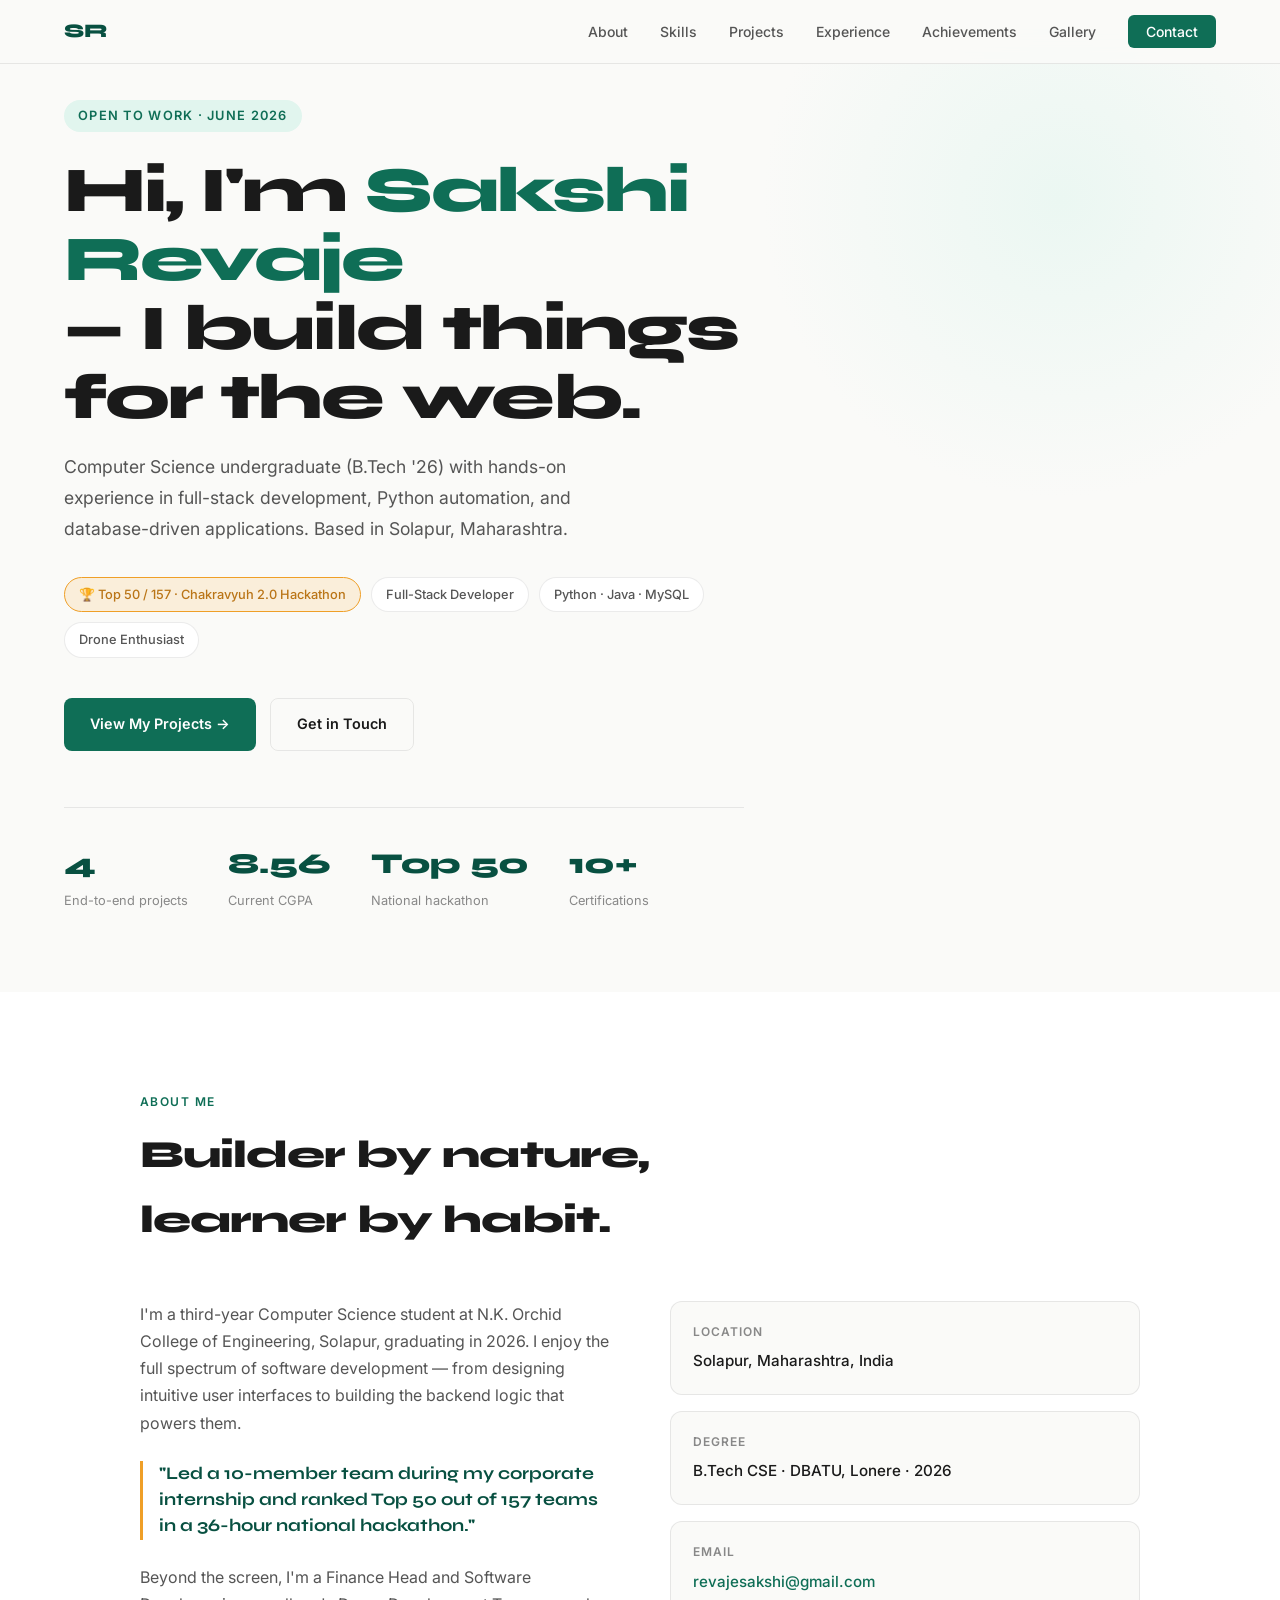
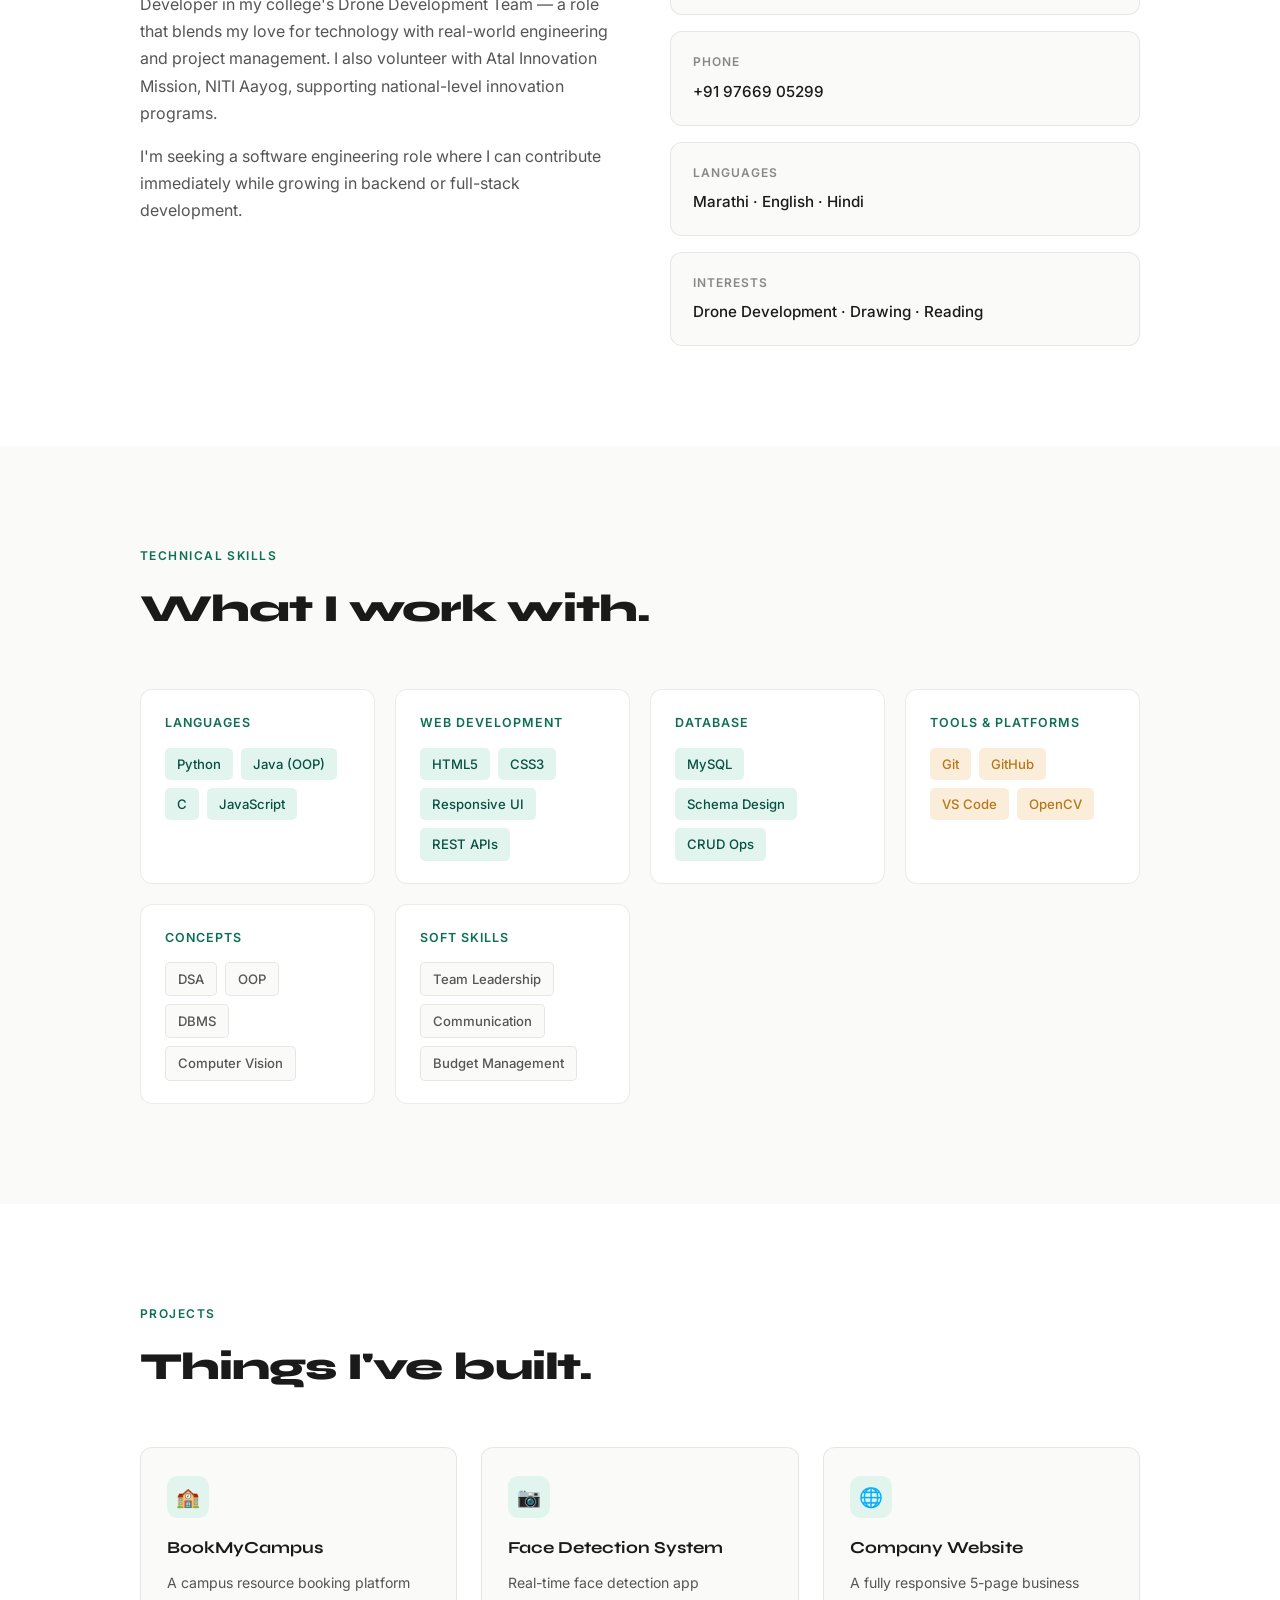
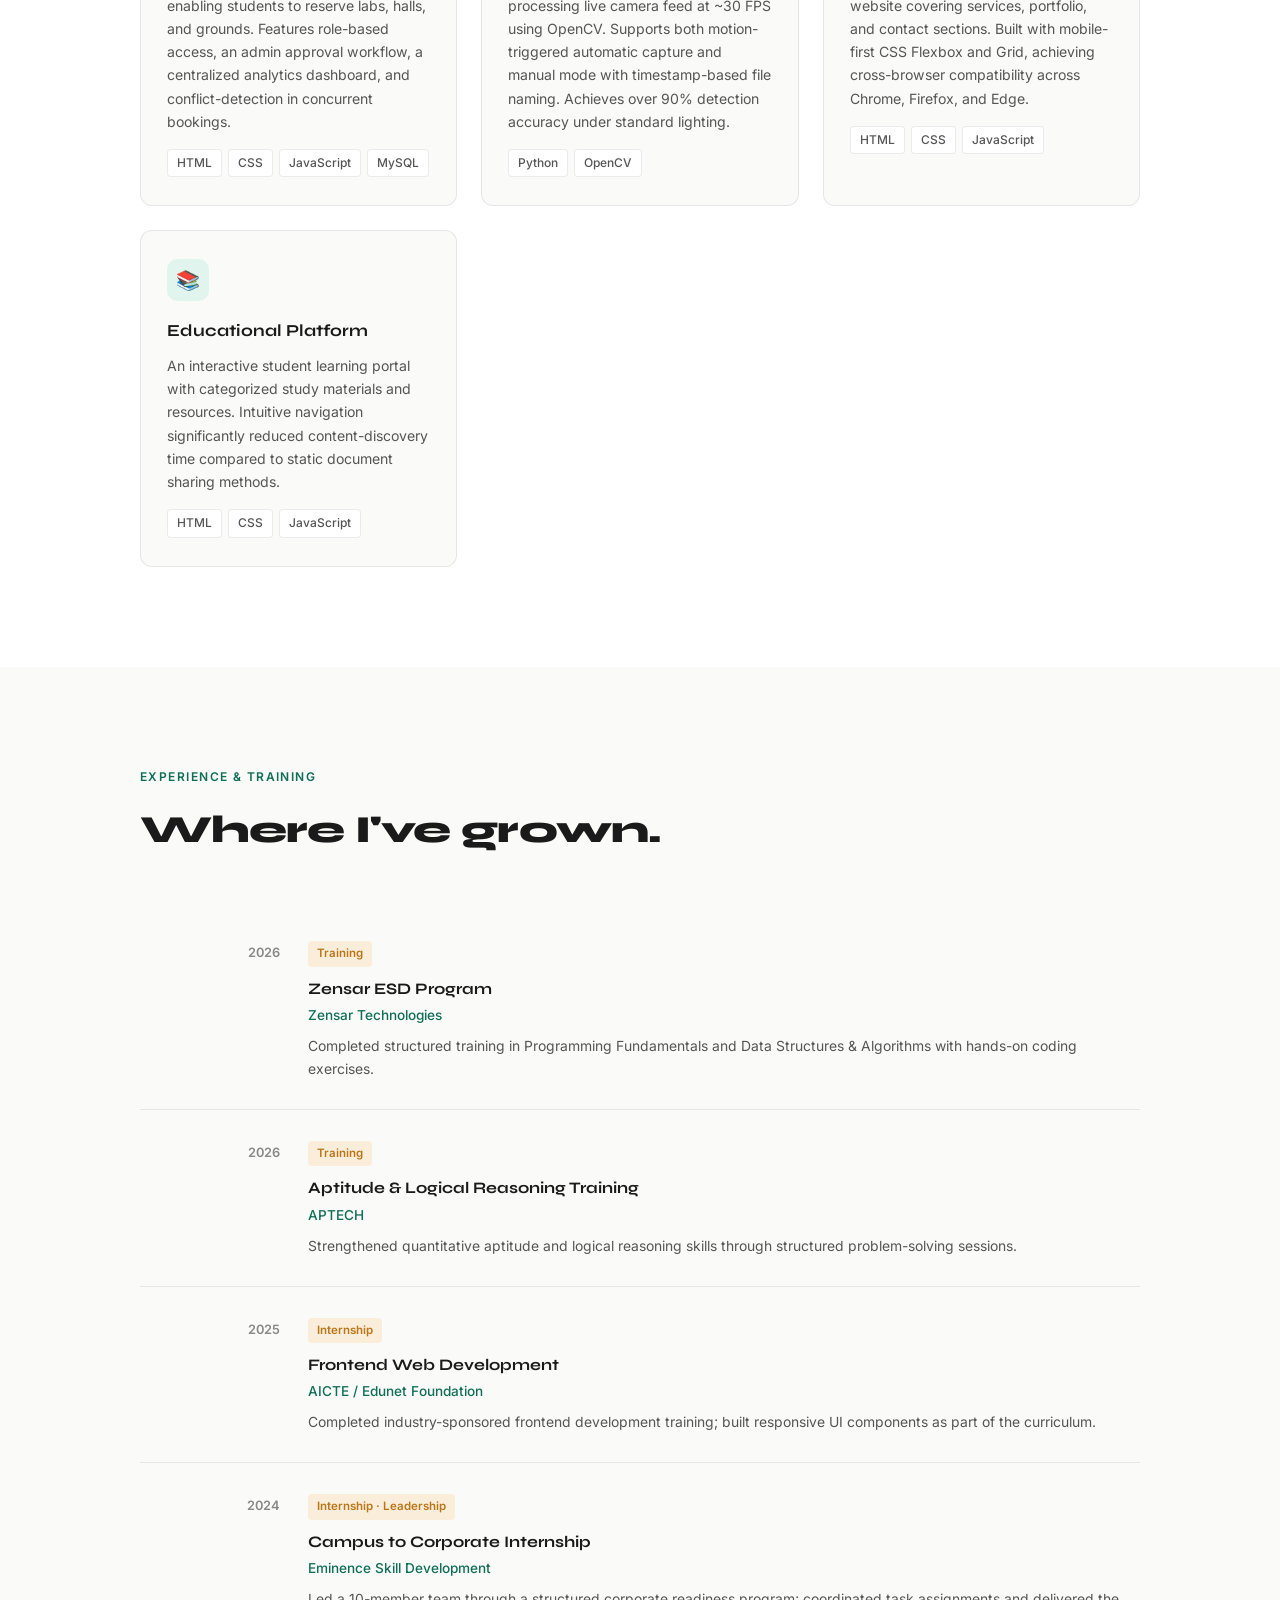
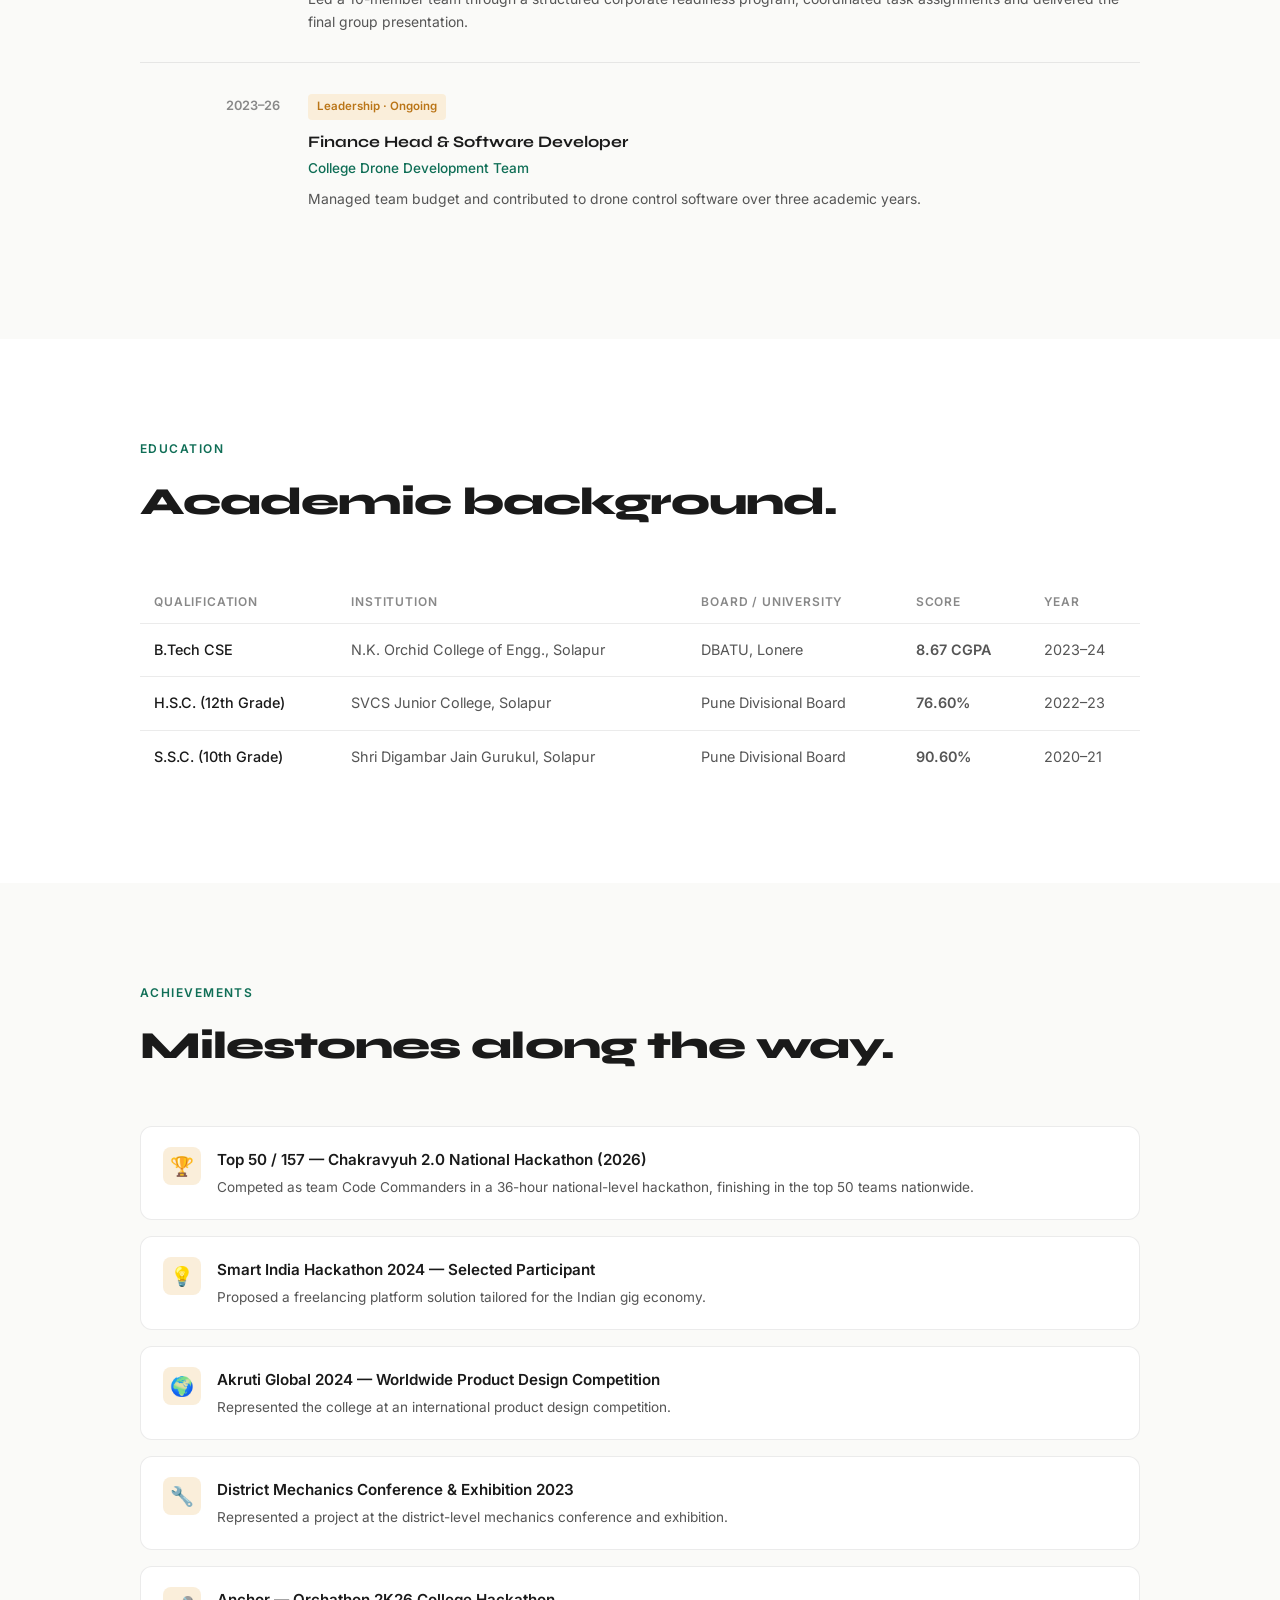
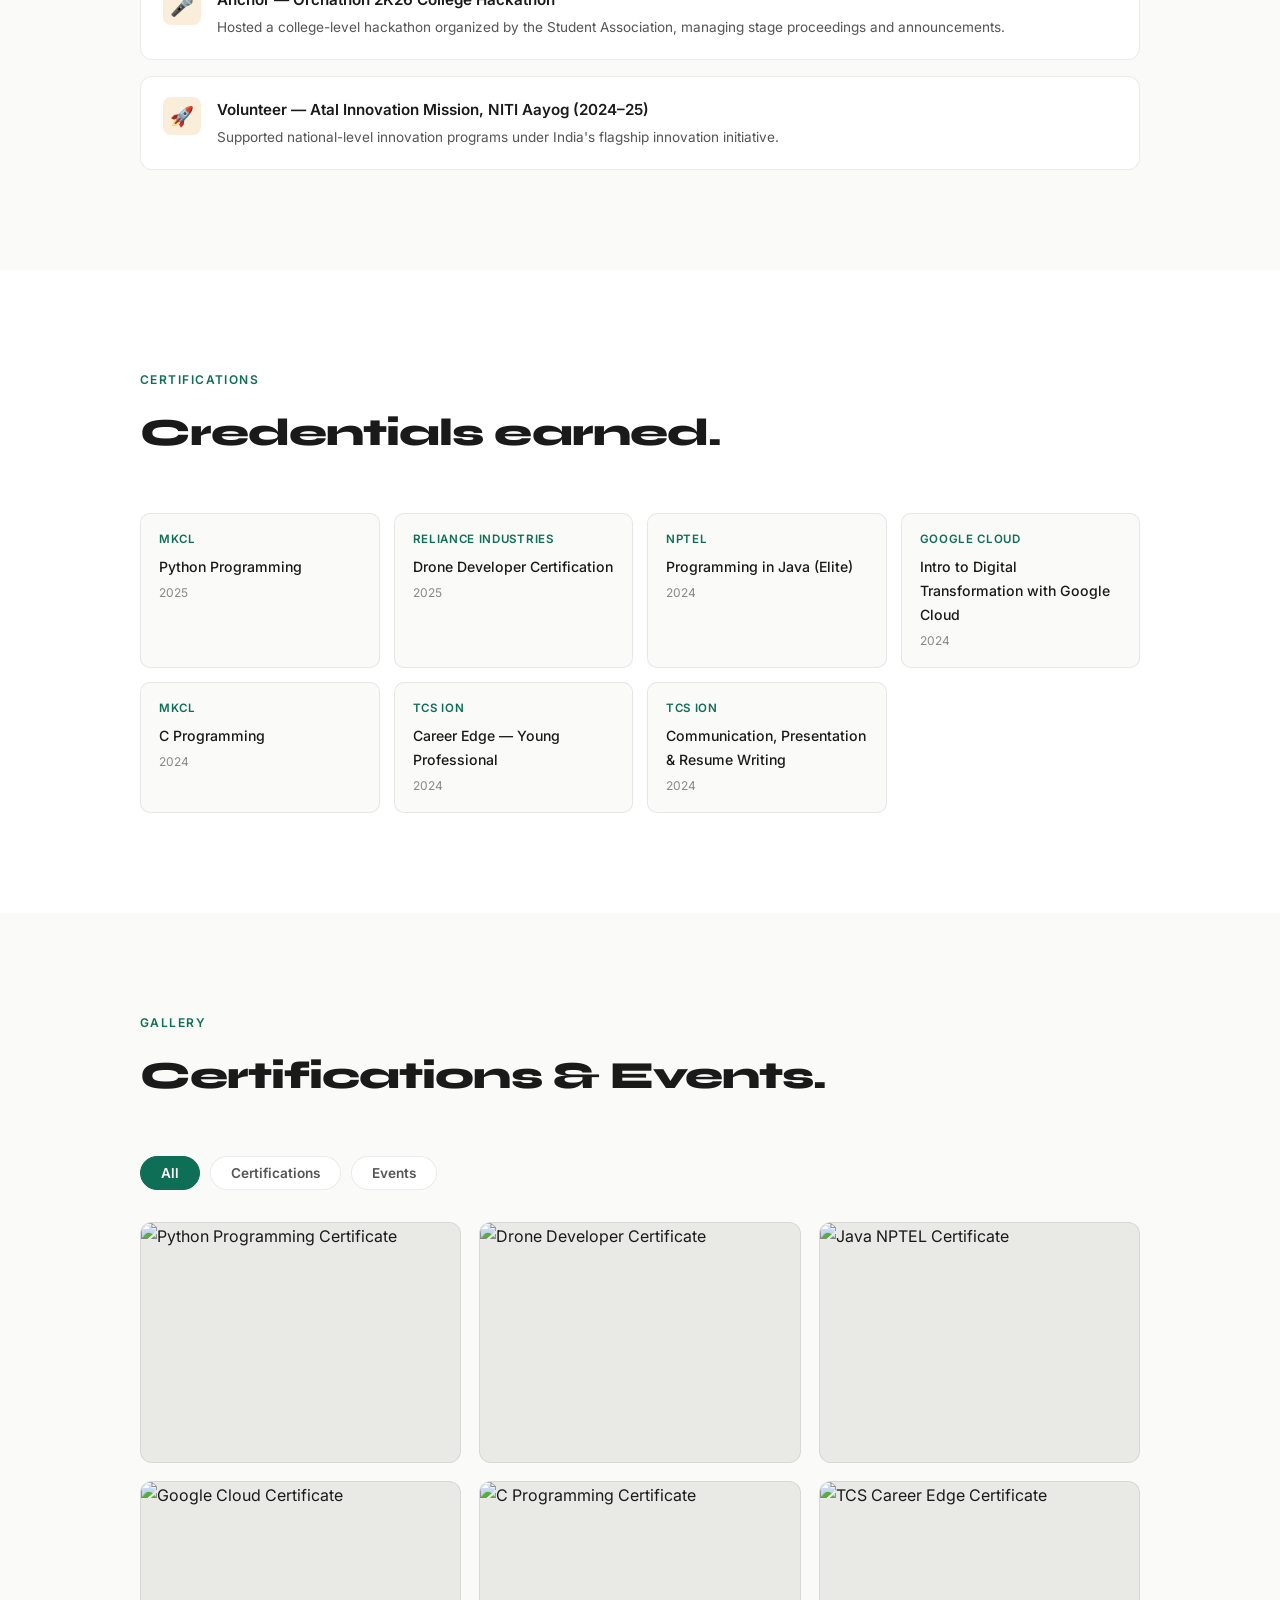
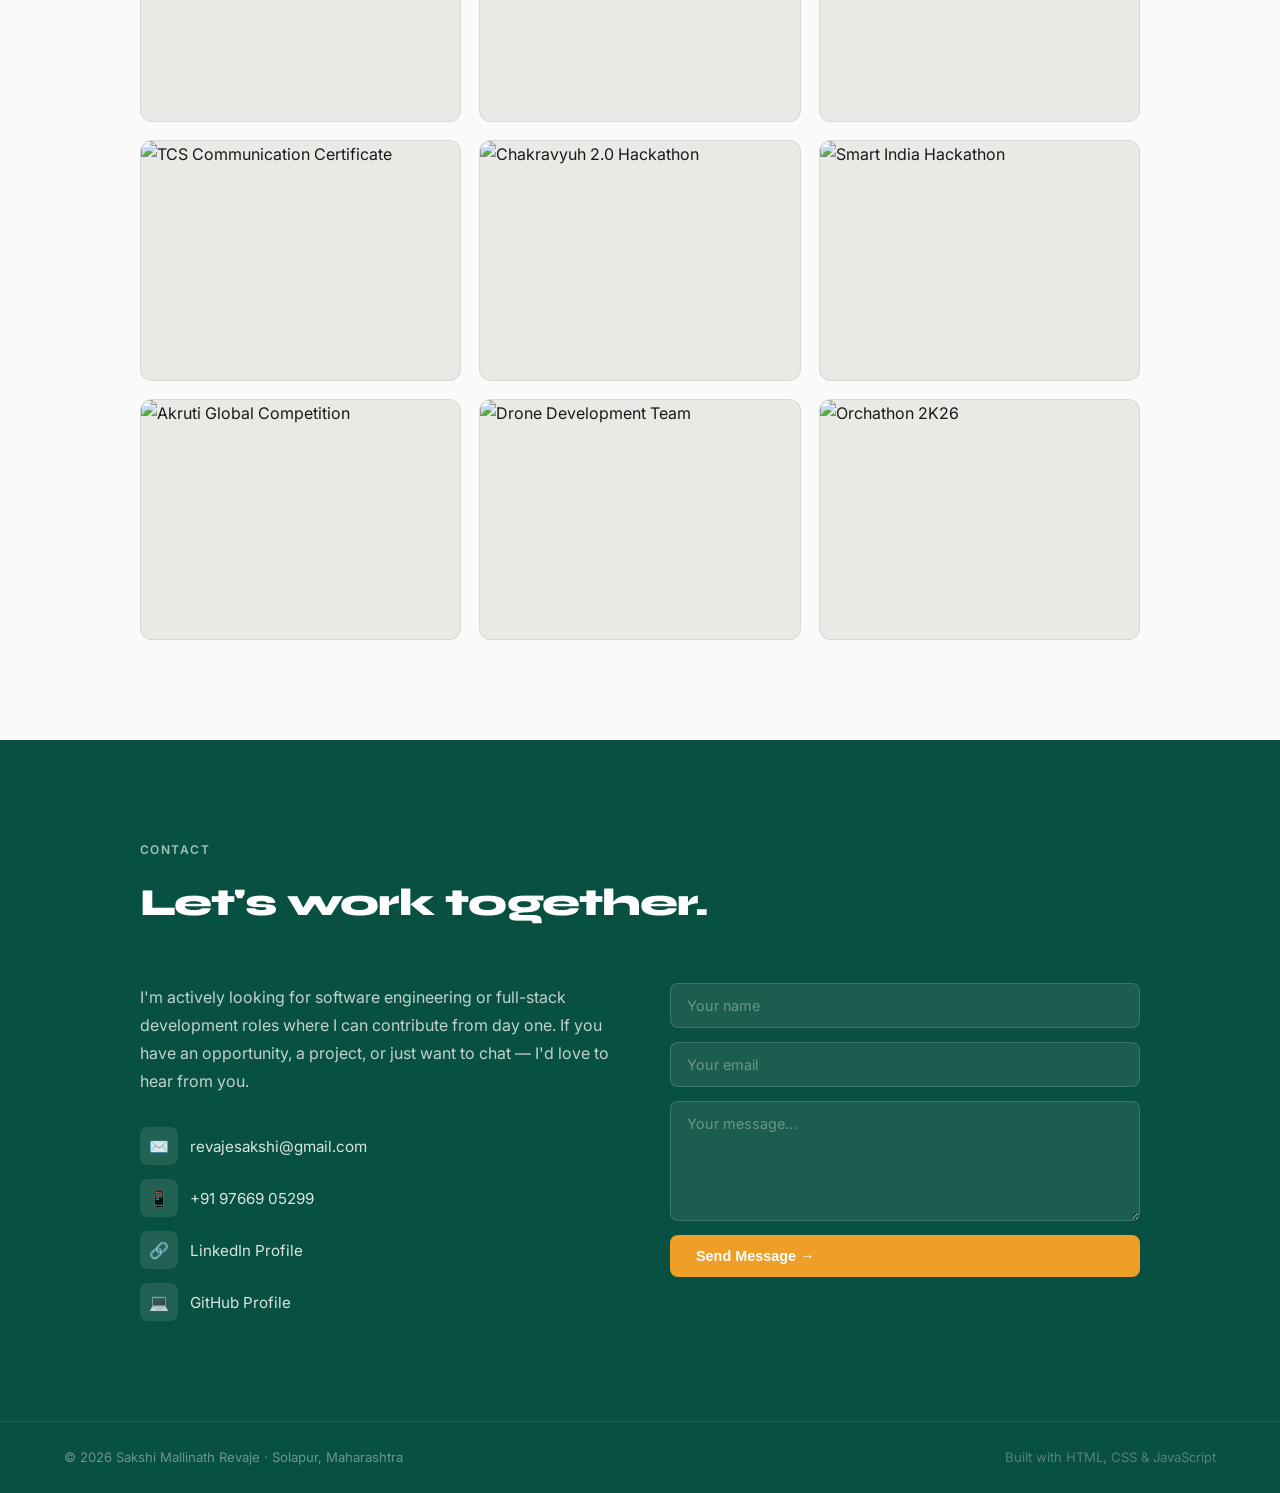
==== index.html @ 53b6c11a "Add files via upload" ====
<!DOCTYPE html>
<html lang="en">

<head>
  <meta charset="UTF-8">
  <meta name="viewport" content="width=device-width, initial-scale=1.0">
  <title>Sakshi Revaje — Portfolio</title>
  <meta name="description"
    content="Portfolio of Sakshi Revaje — CS student, full-stack developer, drone enthusiast, and hackathon competitor.">
  <link
    href="https://fonts.googleapis.com/css2?family=Syne:wght@400;600;700;800&family=Inter:wght@300;400;500;600&display=swap"
    rel="stylesheet">
  <link rel="stylesheet" href="styles.css">
</head>

<body>

  <!-- NAV -->
  <nav>
    <a href="#" class="nav-logo">SR</a>
    <ul class="nav-links" id="navLinks">
      <li><a href="#about">About</a></li>
      <li><a href="#skills">Skills</a></li>
      <li><a href="#projects">Projects</a></li>
      <li><a href="#experience">Experience</a></li>
      <li><a href="#achievements">Achievements</a></li>
      <li><a href="#gallery">Gallery</a></li>
      <li><a href="#contact" class="nav-cta">Contact</a></li>
    </ul>
    <button class="hamburger" id="hamburger" aria-label="Toggle menu">
      <span></span><span></span><span></span>
    </button>
  </nav>

  <!-- HERO -->
  <section class="hero" id="home">
    <div class="hero-inner">
      <span class="hero-eyebrow">Open to Work · June 2026</span>
      <h1>Hi, I'm <span>Sakshi Revaje</span><br>— I build things<br>for the web.</h1>
      <p class="hero-sub">
        Computer Science undergraduate (B.Tech '26) with hands-on experience in full-stack development,
        Python automation, and database-driven applications. Based in Solapur, Maharashtra.
      </p>
      <div class="hero-badges">
        <span class="badge badge-gold">🏆 Top 50 / 157 · Chakravyuh 2.0 Hackathon</span>
        <span class="badge">Full-Stack Developer</span>
        <span class="badge">Python · Java · MySQL</span>
        <span class="badge">Drone Enthusiast</span>
      </div>
      <div class="hero-actions">
        <a href="#projects" class="btn btn-primary">View My Projects →</a>
        <a href="mailto:revajesakshi@gmail.com" class="btn btn-secondary">Get in Touch</a>
      </div>
      <div class="hero-stats">
        <div>
          <div class="stat-num">4</div>
          <div class="stat-label">End-to-end projects</div>
        </div>
        <div>
          <div class="stat-num">8.56</div>
          <div class="stat-label">Current CGPA</div>
        </div>
        <div>
          <div class="stat-num">Top 50</div>
          <div class="stat-label">National hackathon</div>
        </div>
        <div>
          <div class="stat-num">10+</div>
          <div class="stat-label">Certifications</div>
        </div>
      </div>
    </div>
  </section>

  <!-- ABOUT -->
  <section id="about">
    <div class="section-inner">
      <p class="section-label">About Me</p>
      <h2 class="section-title">Builder by nature,<br>learner by habit.</h2>
      <div class="about-grid">
        <div class="about-text reveal">
          <p>I'm a third-year Computer Science student at N.K. Orchid College of Engineering, Solapur, graduating in
            2026. I enjoy the full spectrum of software development — from designing intuitive user interfaces to
            building the backend logic that powers them.</p>
          <div class="about-highlight">"Led a 10-member team during my corporate internship and ranked Top 50 out of 157
            teams in a 36-hour national hackathon."</div>
          <p>Beyond the screen, I'm a Finance Head and Software Developer in my college's Drone Development Team — a
            role that blends my love for technology with real-world engineering and project management. I also volunteer
            with Atal Innovation Mission, NITI Aayog, supporting national-level innovation programs.</p>
          <p style="margin-top:1rem;">I'm seeking a software engineering role where I can contribute immediately while
            growing in backend or full-stack development.</p>
        </div>
        <div class="about-side reveal">
          <div class="info-card">
            <div class="info-card-label">Location</div>
            <div class="info-card-value">Solapur, Maharashtra, India</div>
          </div>
          <div class="info-card">
            <div class="info-card-label">Degree</div>
            <div class="info-card-value">B.Tech CSE · DBATU, Lonere · 2026</div>
          </div>
          <div class="info-card">
            <div class="info-card-label">Email</div>
            <div class="info-card-value"><a href="mailto:revajesakshi@gmail.com"
                style="color:var(--teal);text-decoration:none;">revajesakshi@gmail.com</a></div>
          </div>
          <div class="info-card">
            <div class="info-card-label">Phone</div>
            <div class="info-card-value">+91 97669 05299</div>
          </div>
          <div class="info-card">
            <div class="info-card-label">Languages</div>
            <div class="info-card-value">Marathi · English · Hindi</div>
          </div>
          <div class="info-card">
            <div class="info-card-label">Interests</div>
            <div class="info-card-value">Drone Development · Drawing · Reading</div>
          </div>
        </div>
      </div>
    </div>
  </section>

  <!-- SKILLS -->
  <section id="skills">
    <div class="section-inner">
      <p class="section-label">Technical Skills</p>
      <h2 class="section-title">What I work with.</h2>
      <div class="skills-grid reveal">
        <div class="skill-group">
          <div class="skill-group-title">Languages</div>
          <div class="skill-tags"><span class="skill-tag">Python</span><span class="skill-tag">Java (OOP)</span><span
              class="skill-tag">C</span><span class="skill-tag">JavaScript</span></div>
        </div>
        <div class="skill-group">
          <div class="skill-group-title">Web Development</div>
          <div class="skill-tags"><span class="skill-tag">HTML5</span><span class="skill-tag">CSS3</span><span
              class="skill-tag">Responsive UI</span><span class="skill-tag">REST APIs</span></div>
        </div>
        <div class="skill-group">
          <div class="skill-group-title">Database</div>
          <div class="skill-tags"><span class="skill-tag">MySQL</span><span class="skill-tag">Schema Design</span><span
              class="skill-tag">CRUD Ops</span></div>
        </div>
        <div class="skill-group">
          <div class="skill-group-title">Tools & Platforms</div>
          <div class="skill-tags"><span class="skill-tag gold">Git</span><span class="skill-tag gold">GitHub</span><span
              class="skill-tag gold">VS Code</span><span class="skill-tag gold">OpenCV</span></div>
        </div>
        <div class="skill-group">
          <div class="skill-group-title">Concepts</div>
          <div class="skill-tags"><span class="skill-tag neutral">DSA</span><span
              class="skill-tag neutral">OOP</span><span class="skill-tag neutral">DBMS</span><span
              class="skill-tag neutral">Computer Vision</span></div>
        </div>
        <div class="skill-group">
          <div class="skill-group-title">Soft Skills</div>
          <div class="skill-tags"><span class="skill-tag neutral">Team Leadership</span><span
              class="skill-tag neutral">Communication</span><span class="skill-tag neutral">Budget Management</span>
          </div>
        </div>
      </div>
    </div>
  </section>

  <!-- PROJECTS -->
  <section id="projects">
    <div class="section-inner">
      <p class="section-label">Projects</p>
      <h2 class="section-title">Things I've built.</h2>
      <div class="projects-grid">
        <div class="project-card reveal">
          <div class="project-icon">🏫</div>
          <div class="project-title">BookMyCampus</div>
          <p class="project-desc">A campus resource booking platform enabling students to reserve labs, halls, and
            grounds. Features role-based access, an admin approval workflow, a centralized analytics dashboard, and
            conflict-detection in concurrent bookings.</p>
          <div class="project-stack"><span class="stack-tag">HTML</span><span class="stack-tag">CSS</span><span
              class="stack-tag">JavaScript</span><span class="stack-tag">MySQL</span></div>
        </div>
        <div class="project-card reveal">
          <div class="project-icon">📷</div>
          <div class="project-title">Face Detection System</div>
          <p class="project-desc">Real-time face detection app processing live camera feed at ~30 FPS using OpenCV.
            Supports both motion-triggered automatic capture and manual mode with timestamp-based file naming. Achieves
            over 90% detection accuracy under standard lighting.</p>
          <div class="project-stack"><span class="stack-tag">Python</span><span class="stack-tag">OpenCV</span></div>
        </div>
        <div class="project-card reveal">
          <div class="project-icon">🌐</div>
          <div class="project-title">Company Website</div>
          <p class="project-desc">A fully responsive 5-page business website covering services, portfolio, and contact
            sections. Built with mobile-first CSS Flexbox and Grid, achieving cross-browser compatibility across Chrome,
            Firefox, and Edge.</p>
          <div class="project-stack"><span class="stack-tag">HTML</span><span class="stack-tag">CSS</span><span
              class="stack-tag">JavaScript</span></div>
        </div>
        <div class="project-card reveal">
          <div class="project-icon">📚</div>
          <div class="project-title">Educational Platform</div>
          <p class="project-desc">An interactive student learning portal with categorized study materials and resources.
            Intuitive navigation significantly reduced content-discovery time compared to static document sharing
            methods.</p>
          <div class="project-stack"><span class="stack-tag">HTML</span><span class="stack-tag">CSS</span><span
              class="stack-tag">JavaScript</span></div>
        </div>
      </div>
    </div>
  </section>

  <!-- EXPERIENCE -->
  <section id="experience">
    <div class="section-inner">
      <p class="section-label">Experience & Training</p>
      <h2 class="section-title">Where I've grown.</h2>
      <div class="timeline">
        <div class="timeline-item reveal">
          <div class="timeline-date">2026</div>
          <div class="timeline-content"><span class="timeline-badge">Training</span>
            <h3>Zensar ESD Program</h3>
            <div class="timeline-org">Zensar Technologies</div>
            <p class="timeline-desc">Completed structured training in Programming Fundamentals and Data Structures &
              Algorithms with hands-on coding exercises.</p>
          </div>
        </div>
        <div class="timeline-item reveal">
          <div class="timeline-date">2026</div>
          <div class="timeline-content"><span class="timeline-badge">Training</span>
            <h3>Aptitude & Logical Reasoning Training</h3>
            <div class="timeline-org">APTECH</div>
            <p class="timeline-desc">Strengthened quantitative aptitude and logical reasoning skills through structured
              problem-solving sessions.</p>
          </div>
        </div>
        <div class="timeline-item reveal">
          <div class="timeline-date">2025</div>
          <div class="timeline-content"><span class="timeline-badge">Internship</span>
            <h3>Frontend Web Development</h3>
            <div class="timeline-org">AICTE / Edunet Foundation</div>
            <p class="timeline-desc">Completed industry-sponsored frontend development training; built responsive UI
              components as part of the curriculum.</p>
          </div>
        </div>
        <div class="timeline-item reveal">
          <div class="timeline-date">2024</div>
          <div class="timeline-content"><span class="timeline-badge">Internship · Leadership</span>
            <h3>Campus to Corporate Internship</h3>
            <div class="timeline-org">Eminence Skill Development</div>
            <p class="timeline-desc">Led a 10-member team through a structured corporate readiness program; coordinated
              task assignments and delivered the final group presentation.</p>
          </div>
        </div>
        <div class="timeline-item reveal">
          <div class="timeline-date">2023–26</div>
          <div class="timeline-content"><span class="timeline-badge">Leadership · Ongoing</span>
            <h3>Finance Head & Software Developer</h3>
            <div class="timeline-org">College Drone Development Team</div>
            <p class="timeline-desc">Managed team budget and contributed to drone control software over three academic
              years.</p>
          </div>
        </div>
      </div>
    </div>
  </section>

  <!-- EDUCATION -->
  <section id="education">
    <div class="section-inner">
      <p class="section-label">Education</p>
      <h2 class="section-title">Academic background.</h2>
      <div class="reveal" style="overflow-x:auto;">
        <table class="edu-table">
          <thead>
            <tr>
              <th>Qualification</th>
              <th>Institution</th>
              <th>Board / University</th>
              <th>Score</th>
              <th>Year</th>
            </tr>
          </thead>
          <tbody>
            <tr>
              <td>B.Tech CSE</td>
              <td>N.K. Orchid College of Engg., Solapur</td>
              <td>DBATU, Lonere</td>
              <td class="edu-score">8.67 CGPA</td>
              <td>2023–24</td>
            </tr>
            <tr>
              <td>H.S.C. (12th Grade)</td>
              <td>SVCS Junior College, Solapur</td>
              <td>Pune Divisional Board</td>
              <td class="edu-score">76.60%</td>
              <td>2022–23</td>
            </tr>
            <tr>
              <td>S.S.C. (10th Grade)</td>
              <td>Shri Digambar Jain Gurukul, Solapur</td>
              <td>Pune Divisional Board</td>
              <td class="edu-score">90.60%</td>
              <td>2020–21</td>
            </tr>
          </tbody>
        </table>
      </div>
    </div>
  </section>

  <!-- ACHIEVEMENTS -->
  <section id="achievements">
    <div class="section-inner">
      <p class="section-label">Achievements</p>
      <h2 class="section-title">Milestones along the way.</h2>
      <div class="achievements-list">
        <div class="achievement-item reveal">
          <div class="achievement-icon">🏆</div>
          <div class="achievement-text">
            <h4>Top 50 / 157 — Chakravyuh 2.0 National Hackathon (2026)</h4>
            <p>Competed as team Code Commanders in a 36-hour national-level hackathon, finishing in the top 50 teams
              nationwide.</p>
          </div>
        </div>
        <div class="achievement-item reveal">
          <div class="achievement-icon">💡</div>
          <div class="achievement-text">
            <h4>Smart India Hackathon 2024 — Selected Participant</h4>
            <p>Proposed a freelancing platform solution tailored for the Indian gig economy.</p>
          </div>
        </div>
        <div class="achievement-item reveal">
          <div class="achievement-icon">🌍</div>
          <div class="achievement-text">
            <h4>Akruti Global 2024 — Worldwide Product Design Competition</h4>
            <p>Represented the college at an international product design competition.</p>
          </div>
        </div>
        <div class="achievement-item reveal">
          <div class="achievement-icon">🔧</div>
          <div class="achievement-text">
            <h4>District Mechanics Conference & Exhibition 2023</h4>
            <p>Represented a project at the district-level mechanics conference and exhibition.</p>
          </div>
        </div>
        <div class="achievement-item reveal">
          <div class="achievement-icon">🎤</div>
          <div class="achievement-text">
            <h4>Anchor — Orchathon 2K26 College Hackathon</h4>
            <p>Hosted a college-level hackathon organized by the Student Association, managing stage proceedings and
              announcements.</p>
          </div>
        </div>
        <div class="achievement-item reveal">
          <div class="achievement-icon">🚀</div>
          <div class="achievement-text">
            <h4>Volunteer — Atal Innovation Mission, NITI Aayog (2024–25)</h4>
            <p>Supported national-level innovation programs under India's flagship innovation initiative.</p>
          </div>
        </div>
      </div>
    </div>
  </section>

  <!-- CERTIFICATIONS -->
  <section id="certifications">
    <div class="section-inner">
      <p class="section-label">Certifications</p>
      <h2 class="section-title">Credentials earned.</h2>
      <div class="certs-grid">
        <div class="cert-card reveal">
          <div class="cert-issuer">MKCL</div>
          <div class="cert-name">Python Programming</div>
          <div class="cert-year">2025</div>
        </div>
        <div class="cert-card reveal">
          <div class="cert-issuer">Reliance Industries</div>
          <div class="cert-name">Drone Developer Certification</div>
          <div class="cert-year">2025</div>
        </div>
        <div class="cert-card reveal">
          <div class="cert-issuer">NPTEL</div>
          <div class="cert-name">Programming in Java (Elite)</div>
          <div class="cert-year">2024</div>
        </div>
        <div class="cert-card reveal">
          <div class="cert-issuer">Google Cloud</div>
          <div class="cert-name">Intro to Digital Transformation with Google Cloud</div>
          <div class="cert-year">2024</div>
        </div>
        <div class="cert-card reveal">
          <div class="cert-issuer">MKCL</div>
          <div class="cert-name">C Programming</div>
          <div class="cert-year">2024</div>
        </div>
        <div class="cert-card reveal">
          <div class="cert-issuer">TCS iON</div>
          <div class="cert-name">Career Edge — Young Professional</div>
          <div class="cert-year">2024</div>
        </div>
        <div class="cert-card reveal">
          <div class="cert-issuer">TCS iON</div>
          <div class="cert-name">Communication, Presentation & Resume Writing</div>
          <div class="cert-year">2024</div>
        </div>
      </div>
    </div>
  </section>

  <!-- GALLERY - Certifications & Events -->
  <section id="gallery">
    <div class="section-inner">
      <p class="section-label">Gallery</p>
      <h2 class="section-title">Certifications & Events.</h2>

      <!-- Filter Tabs -->
      <div class="gallery-tabs">
        <button class="gallery-tab active" data-filter="all">All</button>
        <button class="gallery-tab" data-filter="certification">Certifications</button>
        <button class="gallery-tab" data-filter="event">Events</button>
      </div>

      <div class="gallery-grid" id="galleryGrid">
        <!-- CERTIFICATION IMAGES — Replace src with your actual image paths -->
        <div class="gallery-item" data-category="certification">
          <div class="gallery-img-wrap"><img src="images/PYTHON.jpg" alt="Python Programming Certificate" loading="lazy">
            <div class="gallery-overlay"><span>🎓 Python Programming</span><small>MKCL · 2025</small></div>
          </div>
        </div>
        <div class="gallery-item" data-category="certification">
          <div class="gallery-img-wrap"><img src="images/drone.jpg" alt="Drone Developer Certificate"
              loading="lazy">
            <div class="gallery-overlay"><span>🎓 Drone Developer</span><small>Reliance Industries · 2025</small></div>
          </div>
        </div>
        <div class="gallery-item" data-category="certification">
          <div class="gallery-img-wrap"><img src="images/IMG_20241116_120438.jpg" alt="Java NPTEL Certificate" loading="lazy">
            <div class="gallery-overlay"><span>🎓 Programming in Java (Elite)</span><small>NPTEL · 2024</small></div>
          </div>
        </div>
        <div class="gallery-item" data-category="certification">
          <div class="gallery-img-wrap"><img src="images/GOOGLE CLOUD.jPG" alt="Google Cloud Certificate" loading="lazy">
            <div class="gallery-overlay"><span>🎓 Google Cloud</span><small>Google · 2024</small></div>
          </div>
        </div>
        <div class="gallery-item" data-category="certification">
          <div class="gallery-img-wrap"><img src="images/c.jpg" alt="C Programming Certificate" loading="lazy">
            <div class="gallery-overlay"><span>🎓 C Programming</span><small>MKCL · 2024</small></div>
          </div>
        </div>
        <div class="gallery-item" data-category="certification">
          <div class="gallery-img-wrap"><img src="images/TCS ION.jpg" alt="TCS Career Edge Certificate" loading="lazy">
            <div class="gallery-overlay"><span>🎓 Career Edge</span><small>TCS iON · 2024</small></div>
          </div>
        </div>
        <div class="gallery-item" data-category="certification">
          <div class="gallery-img-wrap"><img src="images/IMG_20241116_120438.jpg" alt="TCS Communication Certificate"
              loading="lazy">
            <div class="gallery-overlay"><span>🎓 Communication & Presentation</span><small>TCS iON · 2024</small></div>
          </div>
        </div>

        <!-- EVENT IMAGES — Replace src with your actual image paths -->
        <div class="gallery-item" data-category="event">
          <div class="gallery-img-wrap"><img src="images/hackthon.jpg" alt="Chakravyuh 2.0 Hackathon" loading="lazy">
            <div class="gallery-overlay"><span>🏆 Chakravyuh 2.0 Hackathon</span><small>National Level · 2026</small>
            </div>
          </div>
        </div>
        <div class="gallery-item" data-category="event">
          <div class="gallery-img-wrap"><img src="images/sih.png" alt="Smart India Hackathon" loading="lazy">
            <div class="gallery-overlay"><span>💡 Smart India Hackathon</span><small>2024</small></div>
          </div>
        </div>
        <div class="gallery-item" data-category="event">
          <div class="gallery-img-wrap"><img src="images/IMG_20241028_132712.jpg" alt="Akruti Global Competition"
              loading="lazy">
            <div class="gallery-overlay"><span>🌍 Akruti Global 2024</span><small>Product Design Competition</small>
            </div>
          </div>
        </div>
        <div class="gallery-item" data-category="event">
          <div class="gallery-img-wrap"><img src="images/drone1.jpg" alt="Drone Development Team" loading="lazy">
            <div class="gallery-overlay"><span>🚁 Drone Development</span><small>College Team</small></div>
          </div>
        </div>
        <div class="gallery-item" data-category="event">
          <div class="gallery-img-wrap"><img src="images/WhatsApp Image 2026-06-18 at 11.48.55 PM.jpeg" alt="Orchathon 2K26" loading="lazy">
            <div class="gallery-overlay"><span>🎤 Orchathon 2K26</span><small>Anchor · College Hackathon</small></div>
          </div>
        </div>
      </div>
    </div>
  </section>

  <!-- LIGHTBOX -->
  <div class="lightbox" id="lightbox">
    <button class="lightbox-close" id="lightboxClose">✕</button>
    <button class="lightbox-nav lightbox-prev" id="lightboxPrev">‹</button>
    <button class="lightbox-nav lightbox-next" id="lightboxNext">›</button>
    <img src="" alt="" id="lightboxImg">
    <div class="lightbox-caption" id="lightboxCaption"></div>
  </div>

  <!-- CONTACT -->
  <section id="contact">
    <div class="section-inner">
      <p class="section-label">Contact</p>
      <h2 class="section-title">Let's work together.</h2>
      <div class="contact-grid">
        <div>
          <p class="contact-intro">I'm actively looking for software engineering or full-stack development roles where I
            can contribute from day one. If you have an opportunity, a project, or just want to chat — I'd love to hear
            from you.</p>
          <div class="contact-links">
            <a href="mailto:revajesakshi@gmail.com" class="contact-link">
              <div class="contact-link-icon">✉️</div>revajesakshi@gmail.com
            </a>
            <a href="tel:+919766905299" class="contact-link">
              <div class="contact-link-icon">📱</div>+91 97669 05299
            </a>
            <a href="https://www.linkedin.com/in/sakshi-revaje-4662232a2" target="_blank" class="contact-link">
              <div class="contact-link-icon">🔗</div>LinkedIn Profile
            </a>
            <a href="https://github.com/sakshi122006" target="_blank" class="contact-link">
              <div class="contact-link-icon">💻</div>GitHub Profile
            </a>
          </div>
        </div>
        <div>
          <div class="contact-form">
            <input type="text" placeholder="Your name" />
            <input type="email" placeholder="Your email" />
            <textarea placeholder="Your message…"></textarea>
            <button class="btn btn-gold"
              onclick="alert('Thanks! In a real deployment, connect this form to a backend or service like Formspree.')">Send
              Message →</button>
          </div>
        </div>
      </div>
    </div>
  </section>

  <!-- FOOTER -->
  <footer>
    <p>© 2026 Sakshi Mallinath Revaje · Solapur, Maharashtra</p>
    <p style="color:rgba(255,255,255,0.3);">Built with HTML, CSS & JavaScript</p>
  </footer>

  <script src="script.js"></script>
</body>

</html>
---- styles.css ----
*, *::before, *::after { box-sizing: border-box; margin: 0; padding: 0; }

:root {
  --teal: #0F6E56;
  --teal-light: #1D9E75;
  --teal-pale: #E1F5EE;
  --teal-dark: #085041;
  --gold: #BA7517;
  --gold-light: #EF9F27;
  --gold-pale: #FAEEDA;
  --text: #1a1a1a;
  --text-muted: #555;
  --text-light: #888;
  --bg: #fafaf8;
  --bg-card: #ffffff;
  --border: rgba(0,0,0,0.08);
  --radius: 12px;
}

html { scroll-behavior: smooth; }

body {
  font-family: 'Inter', sans-serif;
  background: var(--bg);
  color: var(--text);
  line-height: 1.7;
  font-size: 16px;
}

/* NAV */
nav {
  position: fixed; top: 0; left: 0; right: 0; z-index: 100;
  background: rgba(250,250,248,0.92);
  backdrop-filter: blur(12px);
  border-bottom: 1px solid var(--border);
  display: flex; align-items: center; justify-content: space-between;
  padding: 0 5%; height: 64px;
}
.nav-logo {
  font-family: 'Syne', sans-serif; font-weight: 800; font-size: 1.2rem;
  color: var(--teal-dark); text-decoration: none; letter-spacing: -0.02em;
}
.nav-links { display: flex; gap: 2rem; list-style: none; }
.nav-links a {
  text-decoration: none; font-size: 0.875rem; font-weight: 500;
  color: var(--text-muted); transition: color 0.2s;
}
.nav-links a:hover { color: var(--teal); }
.nav-cta {
  background: var(--teal); color: #fff !important;
  padding: 8px 18px; border-radius: 6px; transition: background 0.2s !important;
}
.nav-cta:hover { background: var(--teal-dark) !important; color: #fff !important; }
.hamburger { display: none; cursor: pointer; flex-direction: column; gap: 5px; background: none; border: none; padding: 4px; }
.hamburger span { display: block; width: 22px; height: 2px; background: var(--text); border-radius: 2px; transition: 0.3s; }

/* HERO */
.hero {
  min-height: 100vh; display: flex; align-items: center;
  padding: 100px 5% 80px; position: relative; overflow: hidden;
}
.hero::before {
  content: ''; position: absolute; top: -100px; right: -80px;
  width: 600px; height: 600px;
  background: radial-gradient(circle, var(--teal-pale) 0%, transparent 70%);
  opacity: 0.6; pointer-events: none;
}
.hero-inner { max-width: 680px; position: relative; }
.hero-eyebrow {
  display: inline-block; font-size: 0.8rem; font-weight: 600;
  letter-spacing: 0.1em; text-transform: uppercase; color: var(--teal);
  background: var(--teal-pale); padding: 5px 14px; border-radius: 20px; margin-bottom: 1.5rem;
}
.hero h1 {
  font-family: 'Syne', sans-serif; font-size: clamp(2.6rem, 5vw, 4rem);
  font-weight: 800; line-height: 1.08; letter-spacing: -0.03em;
  color: var(--text); margin-bottom: 1.25rem;
}
.hero h1 span { color: var(--teal); }
.hero-sub { font-size: 1.1rem; color: var(--text-muted); max-width: 540px; margin-bottom: 2rem; line-height: 1.75; }
.hero-badges { display: flex; flex-wrap: wrap; gap: 10px; margin-bottom: 2.5rem; }
.badge {
  font-size: 0.8rem; font-weight: 500; padding: 6px 14px; border-radius: 20px;
  border: 1px solid var(--border); background: var(--bg-card); color: var(--text-muted);
}
.badge-gold { border-color: var(--gold-light); background: var(--gold-pale); color: var(--gold); }
.hero-actions { display: flex; gap: 14px; flex-wrap: wrap; }
.btn {
  display: inline-flex; align-items: center; gap: 8px;
  font-size: 0.9rem; font-weight: 600; padding: 13px 26px; border-radius: 8px;
  text-decoration: none; cursor: pointer; transition: all 0.2s; border: none;
}
.btn-primary { background: var(--teal); color: #fff; }
.btn-primary:hover { background: var(--teal-dark); transform: translateY(-1px); }
.btn-secondary { background: transparent; color: var(--text); border: 1px solid var(--border); }
.btn-secondary:hover { border-color: var(--teal); color: var(--teal); }
.hero-stats {
  display: flex; gap: 40px; margin-top: 3.5rem;
  padding-top: 2rem; border-top: 1px solid var(--border); flex-wrap: wrap;
}
.stat-num { font-family: 'Syne', sans-serif; font-size: 1.8rem; font-weight: 800; color: var(--teal-dark); }
.stat-label { font-size: 0.8rem; color: var(--text-light); margin-top: 2px; }

/* SECTIONS */
section { padding: 100px 5%; }
.section-inner { max-width: 1000px; margin: 0 auto; }
.section-label {
  font-size: 0.75rem; font-weight: 600; letter-spacing: 0.12em;
  text-transform: uppercase; color: var(--teal); margin-bottom: 0.6rem;
}
.section-title {
  font-family: 'Syne', sans-serif; font-size: clamp(1.8rem, 3vw, 2.5rem);
  font-weight: 800; letter-spacing: -0.025em; color: var(--text); margin-bottom: 3rem;
}

/* ABOUT */
#about { background: #fff; }
.about-grid { display: grid; grid-template-columns: 1fr 1fr; gap: 60px; align-items: start; }
.about-text p { color: var(--text-muted); margin-bottom: 1rem; }
.about-highlight {
  font-family: 'Syne', sans-serif; font-size: 1.1rem; font-weight: 700;
  color: var(--teal-dark); border-left: 3px solid var(--gold-light);
  padding-left: 1rem; margin: 1.5rem 0; line-height: 1.5;
}
.about-side { display: flex; flex-direction: column; gap: 16px; }
.info-card { background: var(--bg); border: 1px solid var(--border); border-radius: var(--radius); padding: 20px 22px; }
.info-card-label { font-size: 0.75rem; font-weight: 600; color: var(--text-light); text-transform: uppercase; letter-spacing: 0.08em; margin-bottom: 6px; }
.info-card-value { font-size: 0.95rem; font-weight: 500; color: var(--text); }

/* SKILLS */
#skills { background: var(--bg); }
.skills-grid { display: grid; grid-template-columns: repeat(auto-fit, minmax(200px, 1fr)); gap: 20px; }
.skill-group { background: #fff; border: 1px solid var(--border); border-radius: var(--radius); padding: 22px 24px; }
.skill-group-title { font-size: 0.78rem; font-weight: 600; text-transform: uppercase; letter-spacing: 0.08em; color: var(--teal); margin-bottom: 14px; }
.skill-tags { display: flex; flex-wrap: wrap; gap: 8px; }
.skill-tag { font-size: 0.82rem; font-weight: 500; padding: 5px 12px; border-radius: 5px; background: var(--teal-pale); color: var(--teal-dark); }
.skill-tag.gold { background: var(--gold-pale); color: var(--gold); }
.skill-tag.neutral { background: var(--bg); border: 1px solid var(--border); color: var(--text-muted); }

/* PROJECTS */
#projects { background: #fff; }
.projects-grid { display: grid; grid-template-columns: repeat(auto-fit, minmax(280px, 1fr)); gap: 24px; }
.project-card {
  background: var(--bg); border: 1px solid var(--border); border-radius: var(--radius);
  padding: 28px 26px; transition: border-color 0.2s, transform 0.2s;
  position: relative; overflow: hidden;
}
.project-card::before {
  content: ''; position: absolute; top: 0; left: 0; right: 0; height: 3px;
  background: var(--teal-light); transform: scaleX(0); transform-origin: left; transition: transform 0.3s;
}
.project-card:hover { border-color: rgba(15,110,86,0.25); transform: translateY(-3px); }
.project-card:hover::before { transform: scaleX(1); }
.project-icon {
  width: 42px; height: 42px; background: var(--teal-pale); border-radius: 10px;
  display: flex; align-items: center; justify-content: center; font-size: 1.2rem; margin-bottom: 16px;
}
.project-title { font-family: 'Syne', sans-serif; font-size: 1.05rem; font-weight: 700; color: var(--text); margin-bottom: 8px; }
.project-desc { font-size: 0.88rem; color: var(--text-muted); line-height: 1.65; margin-bottom: 16px; }
.project-stack { display: flex; flex-wrap: wrap; gap: 6px; }
.stack-tag { font-size: 0.75rem; font-weight: 500; padding: 3px 9px; border-radius: 4px; background: #fff; border: 1px solid var(--border); color: var(--text-muted); }

/* EXPERIENCE */
#experience { background: var(--bg); }
.timeline { display: flex; flex-direction: column; gap: 0; }
.timeline-item { display: grid; grid-template-columns: 140px 1fr; gap: 28px; padding: 28px 0; border-bottom: 1px solid var(--border); }
.timeline-item:last-child { border-bottom: none; }
.timeline-date { font-size: 0.8rem; font-weight: 600; color: var(--text-light); padding-top: 4px; text-align: right; }
.timeline-content h3 { font-family: 'Syne', sans-serif; font-size: 1rem; font-weight: 700; color: var(--text); margin-bottom: 2px; }
.timeline-org { font-size: 0.85rem; color: var(--teal); font-weight: 500; margin-bottom: 8px; }
.timeline-desc { font-size: 0.87rem; color: var(--text-muted); line-height: 1.65; }
.timeline-badge { display: inline-block; font-size: 0.72rem; font-weight: 600; padding: 3px 9px; border-radius: 4px; background: var(--gold-pale); color: var(--gold); margin-bottom: 8px; }

/* EDUCATION */
#education { background: #fff; }
.edu-table { width: 100%; border-collapse: collapse; }
.edu-table th { text-align: left; font-size: 0.75rem; font-weight: 600; text-transform: uppercase; letter-spacing: 0.07em; color: var(--text-light); padding: 10px 14px; border-bottom: 1px solid var(--border); }
.edu-table td { padding: 14px 14px; font-size: 0.9rem; border-bottom: 1px solid var(--border); color: var(--text-muted); }
.edu-table td:first-child { font-weight: 500; color: var(--text); }
.edu-table tr:last-child td { border-bottom: none; }
.edu-score { font-weight: 600; color: var(--teal-dark); }

/* ACHIEVEMENTS */
#achievements { background: var(--bg); }
.achievements-list { display: flex; flex-direction: column; gap: 16px; }
.achievement-item { background: #fff; border: 1px solid var(--border); border-radius: var(--radius); padding: 20px 22px; display: flex; align-items: flex-start; gap: 16px; }
.achievement-icon { font-size: 1.2rem; flex-shrink: 0; width: 38px; height: 38px; background: var(--gold-pale); border-radius: 8px; display: flex; align-items: center; justify-content: center; }
.achievement-text h4 { font-size: 0.95rem; font-weight: 600; color: var(--text); margin-bottom: 3px; }
.achievement-text p { font-size: 0.85rem; color: var(--text-muted); }

/* CERTIFICATIONS */
#certifications { background: #fff; }
.certs-grid { display: grid; grid-template-columns: repeat(auto-fit, minmax(220px, 1fr)); gap: 14px; }
.cert-card { border: 1px solid var(--border); border-radius: 10px; padding: 16px 18px; background: var(--bg); }
.cert-issuer { font-size: 0.72rem; font-weight: 600; color: var(--teal); text-transform: uppercase; letter-spacing: 0.06em; margin-bottom: 5px; }
.cert-name { font-size: 0.88rem; font-weight: 500; color: var(--text); }
.cert-year { font-size: 0.75rem; color: var(--text-light); margin-top: 4px; }

/* GALLERY */
#gallery { background: var(--bg); }
.gallery-tabs { display: flex; gap: 10px; margin-bottom: 2rem; }
.gallery-tab {
  font-family: 'Inter', sans-serif; font-size: 0.85rem; font-weight: 600;
  padding: 8px 20px; border-radius: 20px; border: 1px solid var(--border);
  background: var(--bg-card); color: var(--text-muted); cursor: pointer; transition: all 0.25s;
}
.gallery-tab:hover { border-color: var(--teal); color: var(--teal); }
.gallery-tab.active { background: var(--teal); color: #fff; border-color: var(--teal); }
.gallery-grid {
  display: grid; grid-template-columns: repeat(auto-fill, minmax(240px, 1fr));
  gap: 18px;
}
.gallery-item { transition: opacity 0.4s, transform 0.4s; }
.gallery-item.hidden { opacity: 0; transform: scale(0.92); position: absolute; pointer-events: none; }
.gallery-img-wrap {
  position: relative; border-radius: var(--radius); overflow: hidden;
  border: 1px solid var(--border); cursor: pointer;
  aspect-ratio: 4/3; background: #e9e9e6;
}
.gallery-img-wrap img {
  width: 100%; height: 100%; object-fit: cover;
  transition: transform 0.4s;
}
.gallery-img-wrap:hover img { transform: scale(1.06); }
.gallery-overlay {
  position: absolute; bottom: 0; left: 0; right: 0;
  background: linear-gradient(transparent, rgba(8,80,65,0.85));
  padding: 40px 16px 14px; color: #fff;
  display: flex; flex-direction: column; gap: 2px;
  transform: translateY(100%); transition: transform 0.35s ease;
}
.gallery-img-wrap:hover .gallery-overlay { transform: translateY(0); }
.gallery-overlay span { font-size: 0.88rem; font-weight: 600; }
.gallery-overlay small { font-size: 0.75rem; opacity: 0.75; }

/* LIGHTBOX */
.lightbox {
  position: fixed; inset: 0; z-index: 1000;
  background: rgba(0,0,0,0.88); backdrop-filter: blur(8px);
  display: none; align-items: center; justify-content: center;
  flex-direction: column; padding: 40px;
}
.lightbox.open { display: flex; }
.lightbox img { max-width: 90%; max-height: 75vh; border-radius: 10px; box-shadow: 0 20px 60px rgba(0,0,0,0.5); }
.lightbox-close {
  position: absolute; top: 20px; right: 28px;
  font-size: 1.6rem; color: #fff; background: none; border: none; cursor: pointer;
  opacity: 0.7; transition: opacity 0.2s;
}
.lightbox-close:hover { opacity: 1; }
.lightbox-nav {
  position: absolute; top: 50%; transform: translateY(-50%);
  font-size: 2.5rem; color: #fff; background: rgba(255,255,255,0.1);
  border: none; cursor: pointer; width: 50px; height: 50px;
  border-radius: 50%; display: flex; align-items: center; justify-content: center;
  opacity: 0.7; transition: opacity 0.2s, background 0.2s;
}
.lightbox-nav:hover { opacity: 1; background: rgba(255,255,255,0.2); }
.lightbox-prev { left: 20px; }
.lightbox-next { right: 20px; }
.lightbox-caption { color: #fff; margin-top: 16px; font-size: 0.95rem; text-align: center; opacity: 0.85; }

/* CONTACT */
#contact { background: var(--teal-dark); }
#contact .section-label { color: var(--teal-pale); opacity: 0.7; }
#contact .section-title { color: #fff; }
.contact-grid { display: grid; grid-template-columns: 1fr 1fr; gap: 60px; align-items: start; }
.contact-intro { color: rgba(255,255,255,0.75); line-height: 1.75; font-size: 1rem; margin-bottom: 2rem; }
.contact-links { display: flex; flex-direction: column; gap: 14px; }
.contact-link { display: flex; align-items: center; gap: 12px; color: rgba(255,255,255,0.85); text-decoration: none; font-size: 0.95rem; transition: color 0.2s; }
.contact-link:hover { color: var(--gold-light); }
.contact-link-icon {
  width: 38px; height: 38px; background: rgba(255,255,255,0.1); border-radius: 8px;
  display: flex; align-items: center; justify-content: center; font-size: 1rem; flex-shrink: 0; transition: background 0.2s;
}
.contact-link:hover .contact-link-icon { background: rgba(239,159,39,0.2); }
.contact-form { display: flex; flex-direction: column; gap: 14px; }
.contact-form input, .contact-form textarea {
  background: rgba(255,255,255,0.08); border: 1px solid rgba(255,255,255,0.15);
  border-radius: 8px; padding: 13px 16px; color: #fff; font-size: 0.9rem;
  font-family: 'Inter', sans-serif; outline: none; transition: border-color 0.2s;
}
.contact-form input::placeholder, .contact-form textarea::placeholder { color: rgba(255,255,255,0.35); }
.contact-form input:focus, .contact-form textarea:focus { border-color: var(--gold-light); }
.contact-form textarea { resize: vertical; min-height: 120px; }
.btn-gold { background: var(--gold-light); color: #fff; }
.btn-gold:hover { background: var(--gold); }

/* FOOTER */
footer {
  background: var(--teal-dark); border-top: 1px solid rgba(255,255,255,0.08);
  padding: 24px 5%; display: flex; align-items: center; justify-content: space-between;
  flex-wrap: wrap; gap: 12px;
}
footer p { font-size: 0.82rem; color: rgba(255,255,255,0.4); }

/* RESPONSIVE */
@media (max-width: 768px) {
  .nav-links { display: none; flex-direction: column; position: absolute; top: 64px; left: 0; right: 0; background: #fafaf8; padding: 1rem 5%; border-bottom: 1px solid var(--border); }
  .nav-links.open { display: flex; }
  .hamburger { display: flex; }
  .about-grid, .contact-grid { grid-template-columns: 1fr; gap: 36px; }
  .timeline-item { grid-template-columns: 1fr; gap: 6px; }
  .timeline-date { text-align: left; }
  section { padding: 70px 5%; }
  .hero { padding: 90px 5% 60px; }
  .edu-table th:nth-child(3), .edu-table td:nth-child(3) { display: none; }
  .gallery-grid { grid-template-columns: repeat(auto-fill, minmax(160px, 1fr)); }
}

@media (max-width: 480px) {
  .hero-stats { gap: 24px; }
  .projects-grid { grid-template-columns: 1fr; }
  .gallery-grid { grid-template-columns: 1fr 1fr; gap: 12px; }
}

/* SCROLL ANIMATIONS */
.reveal { opacity: 0; transform: translateY(24px); transition: opacity 0.6s ease, transform 0.6s ease; }
.reveal.visible { opacity: 1; transform: none; }
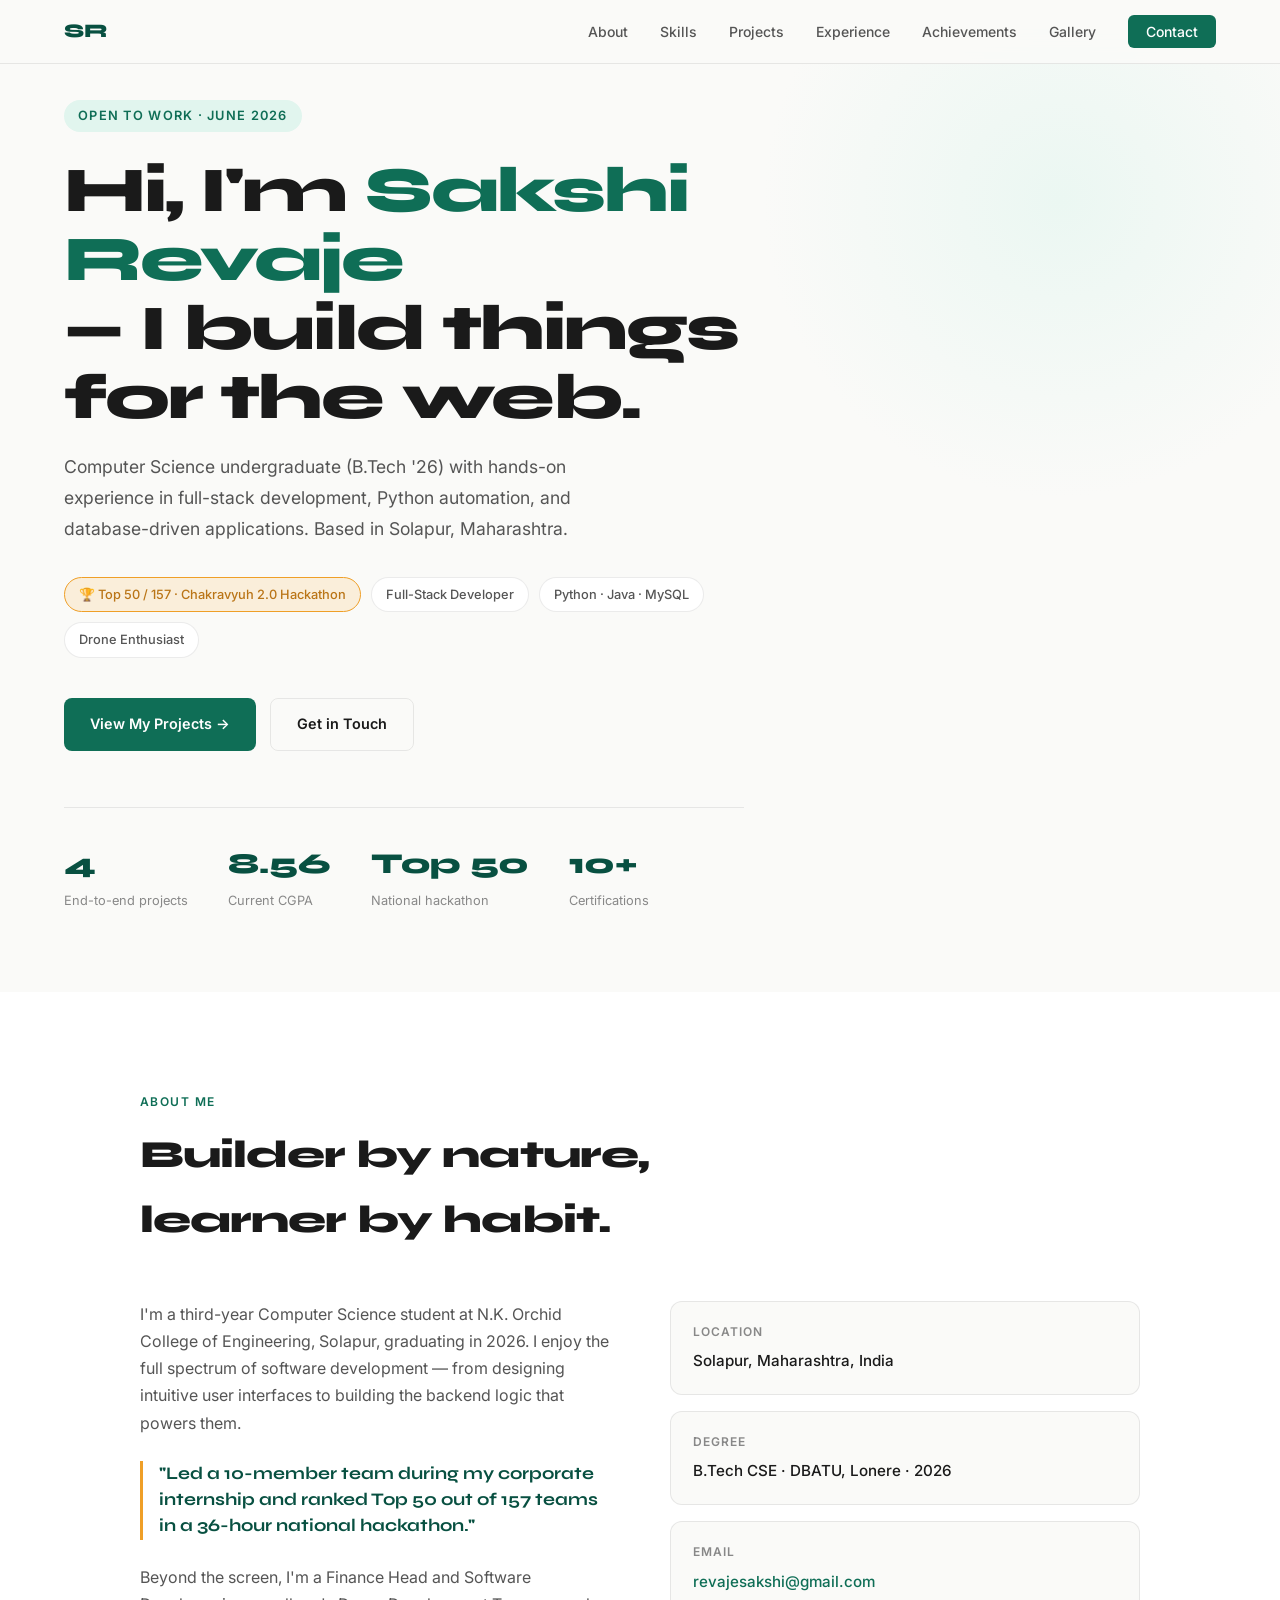
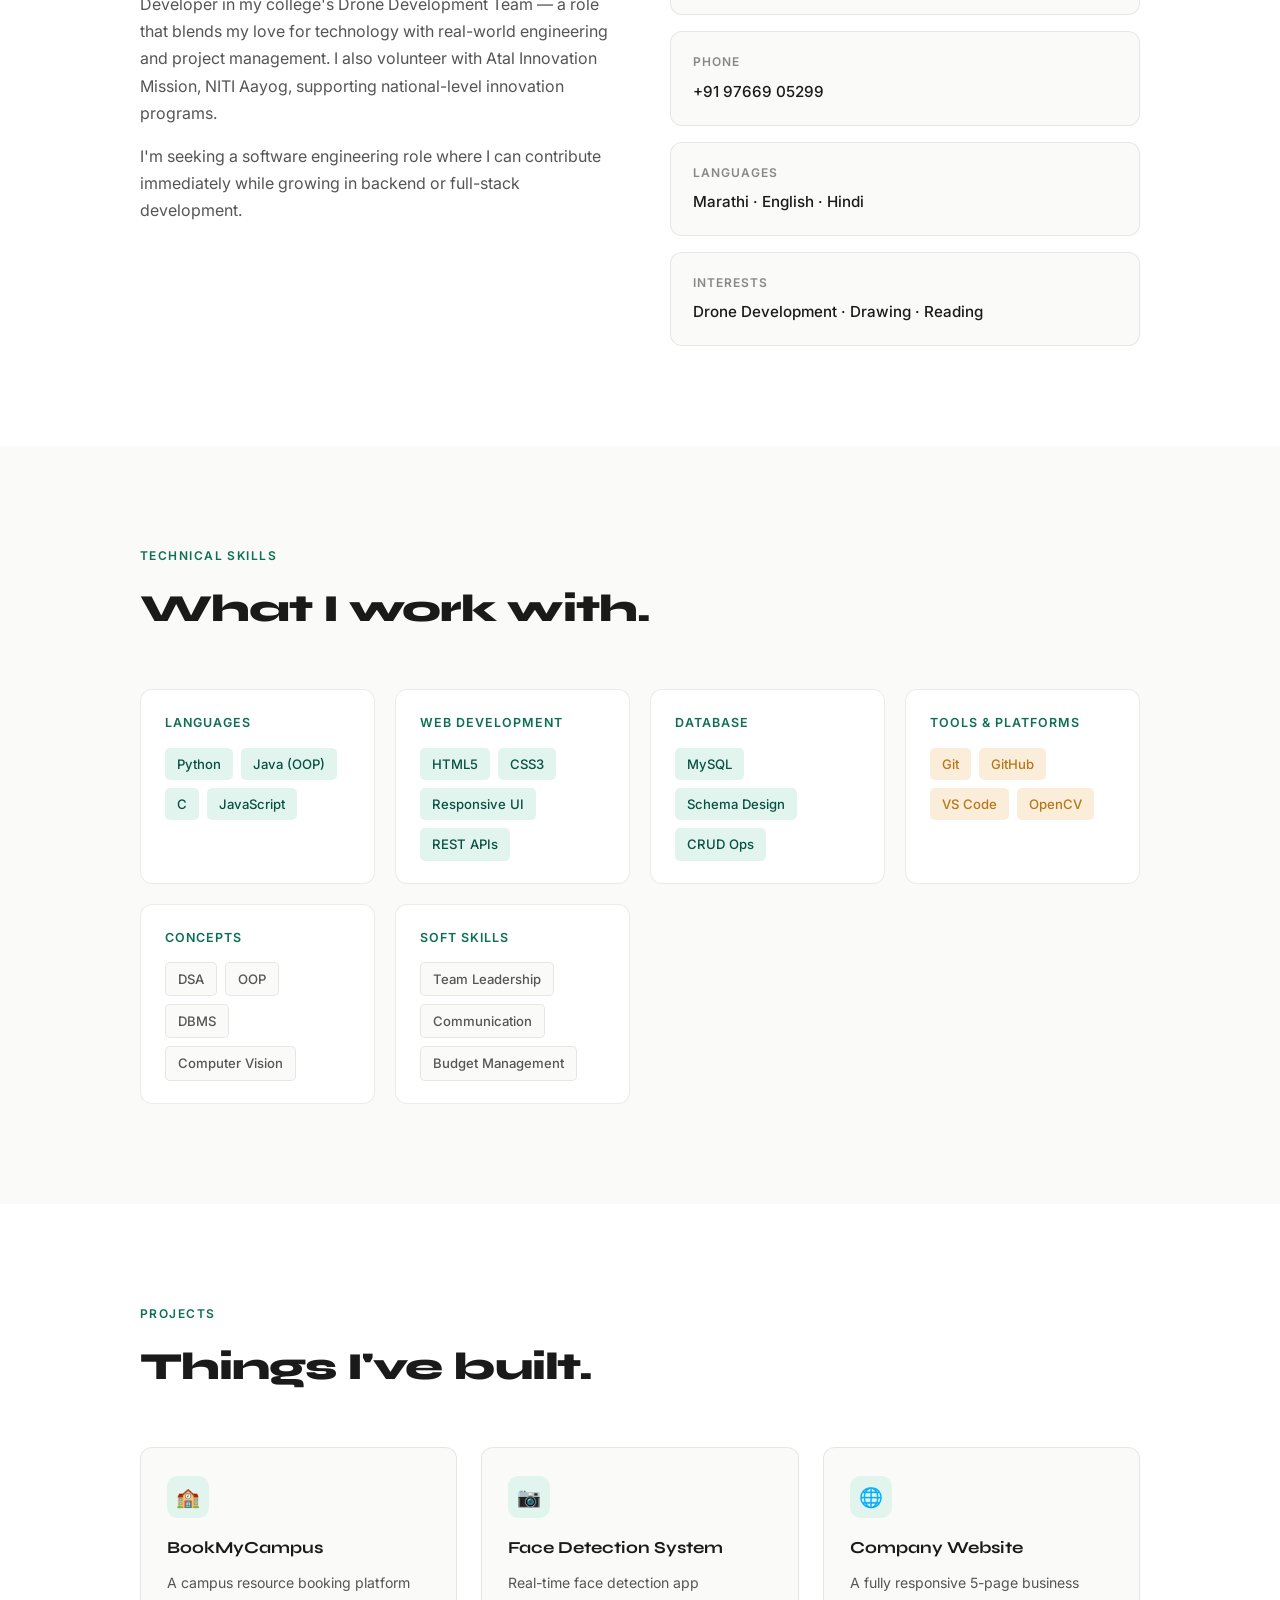
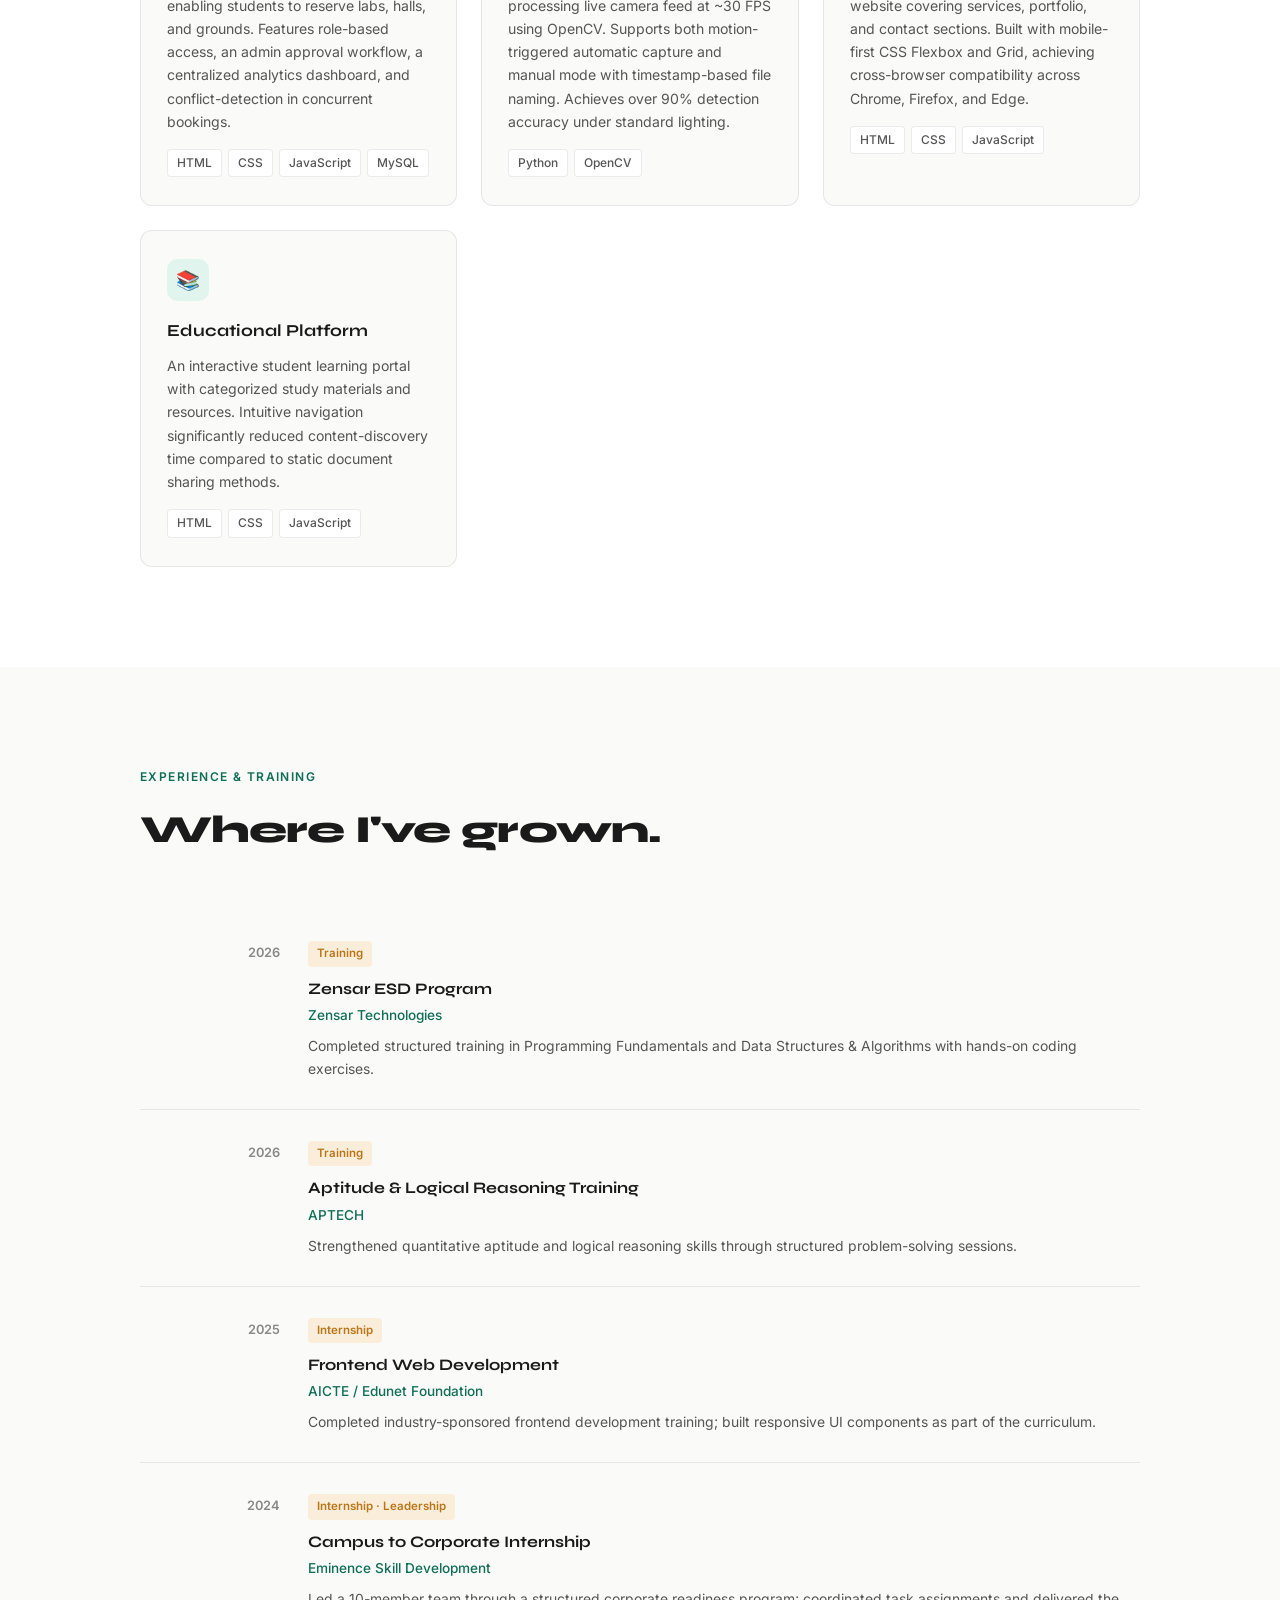
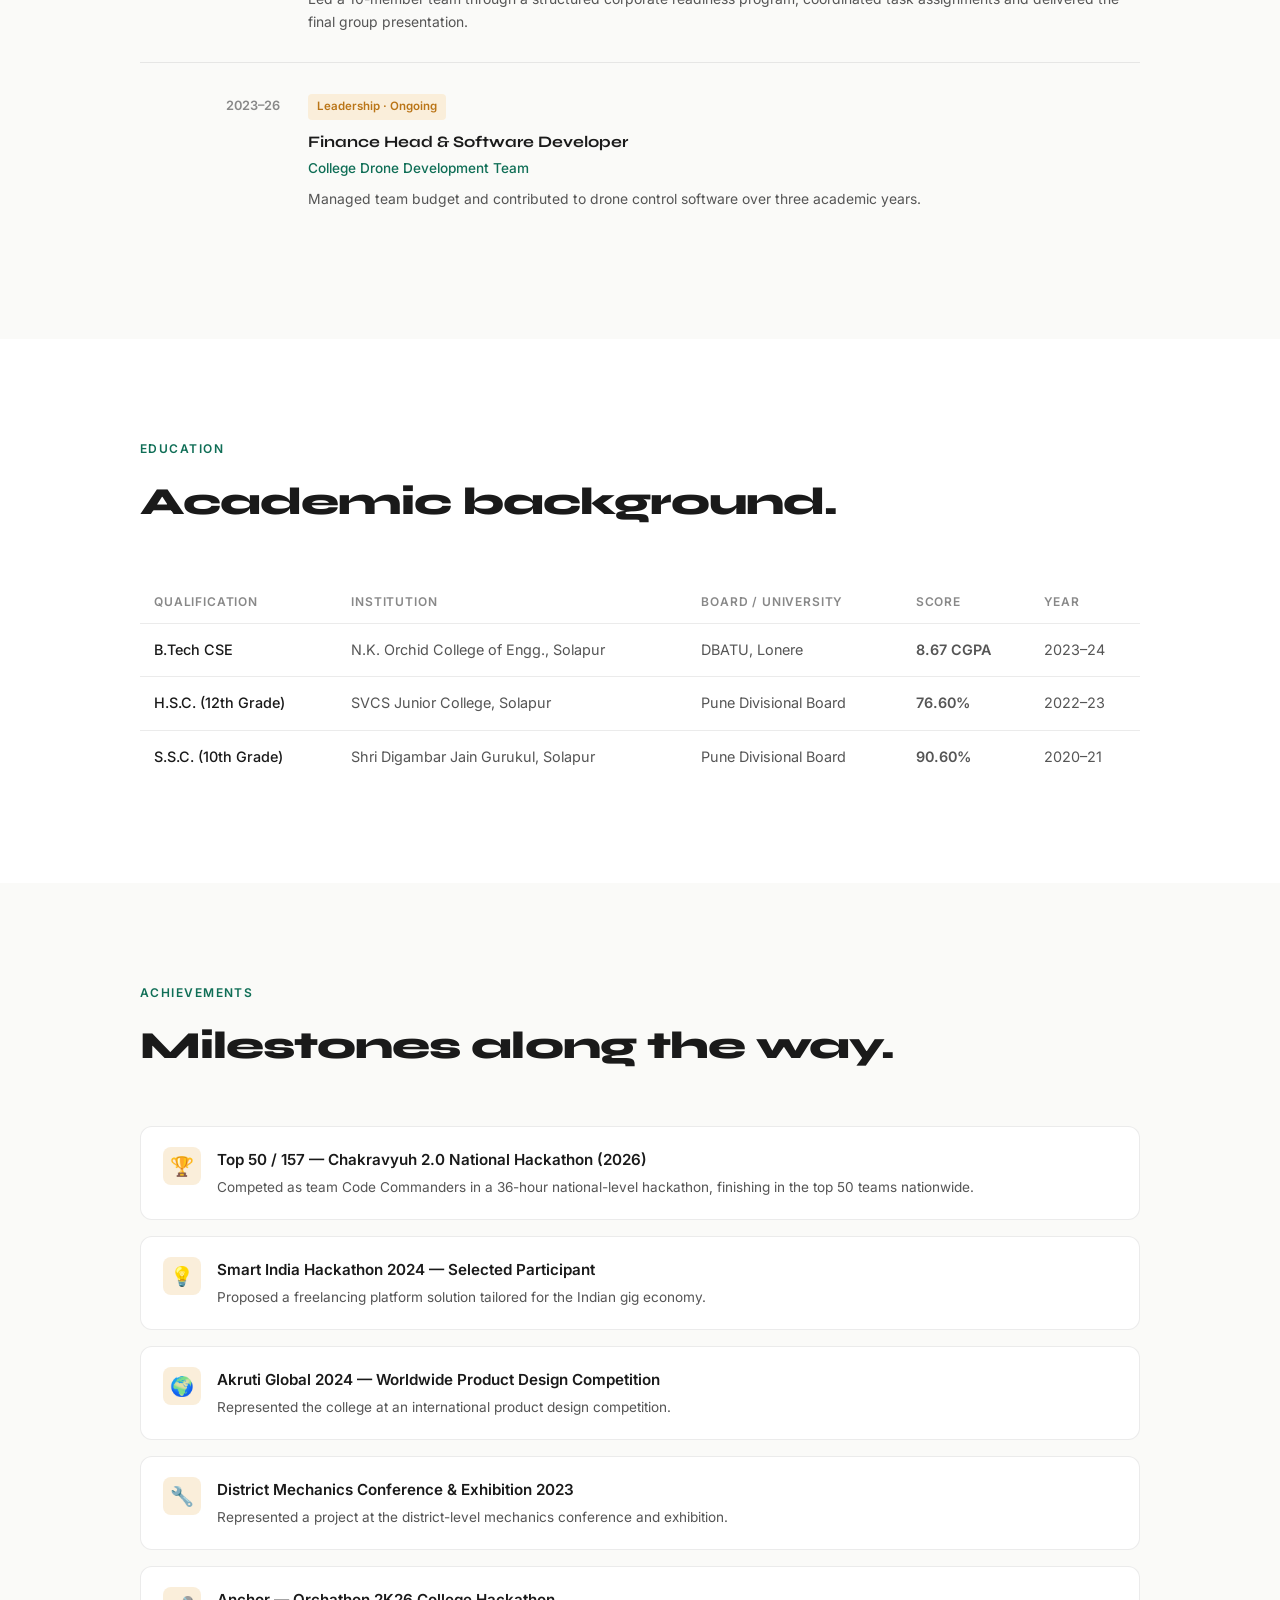
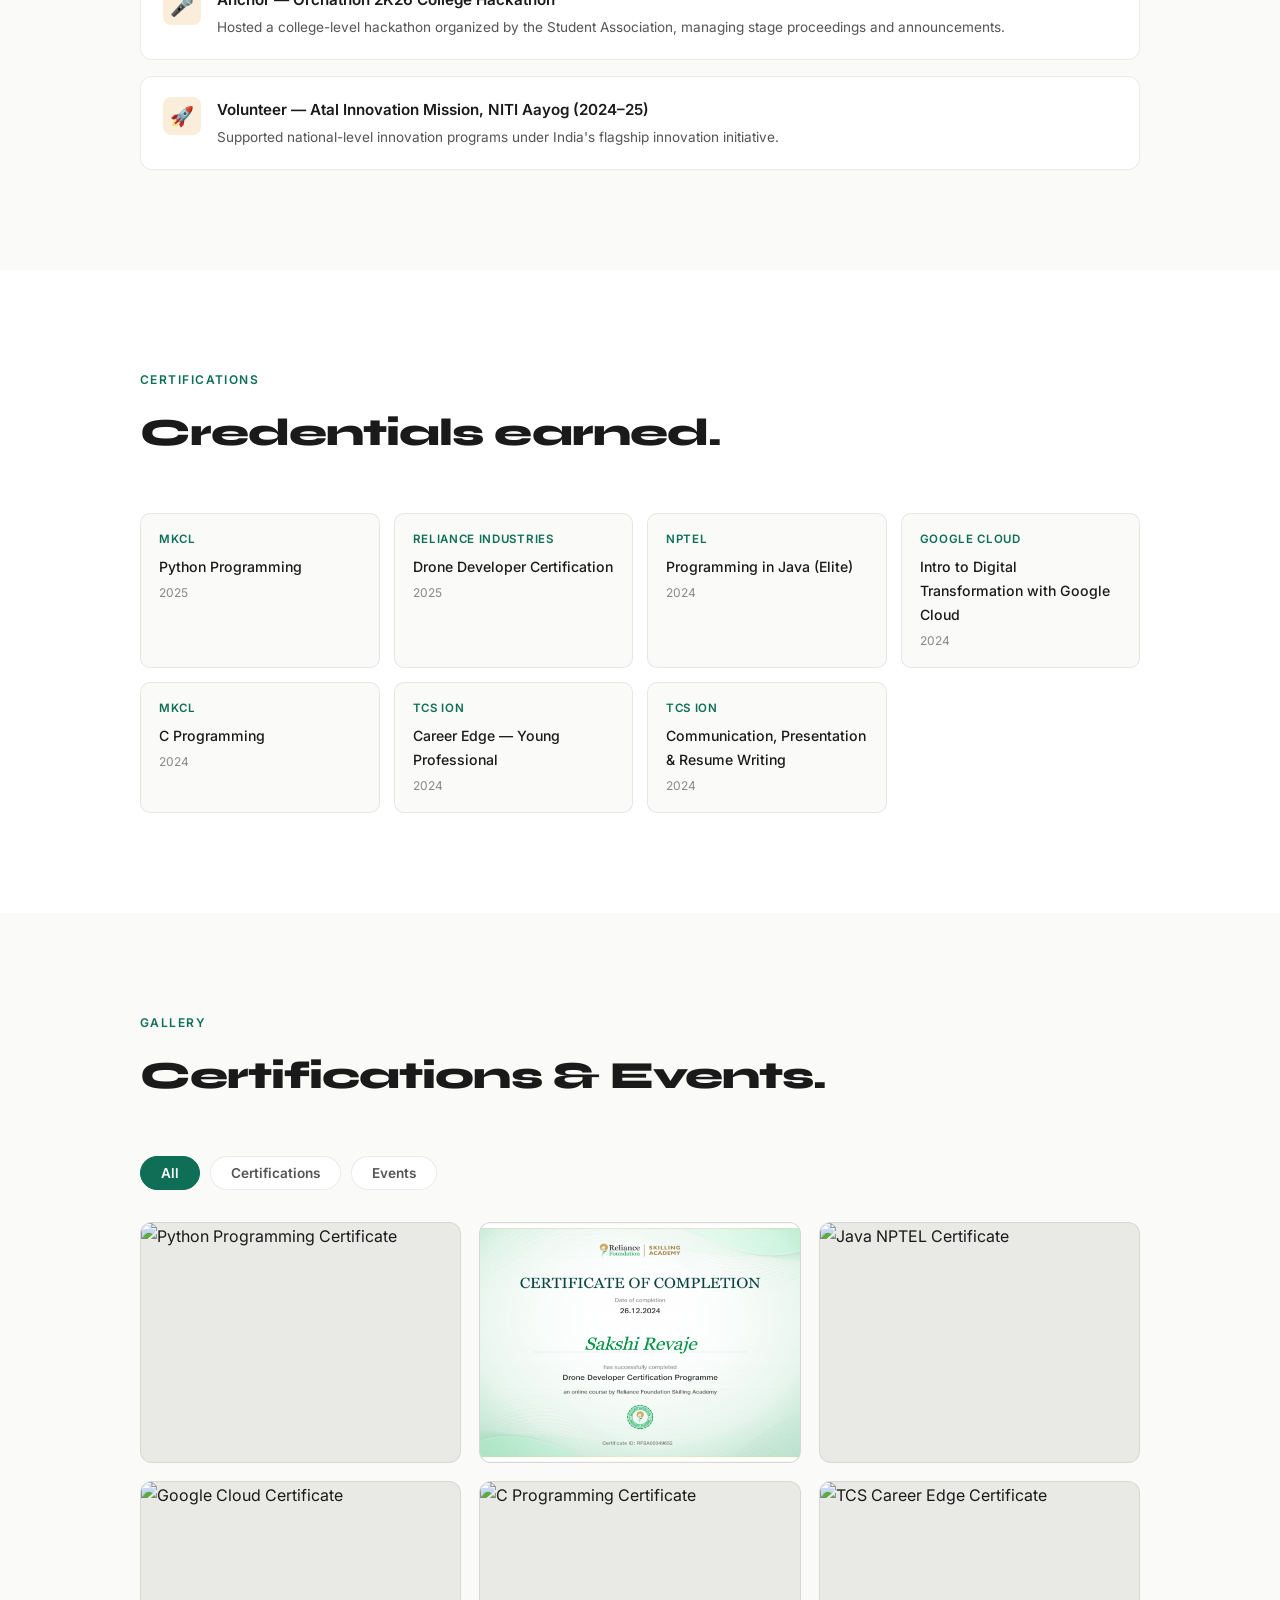
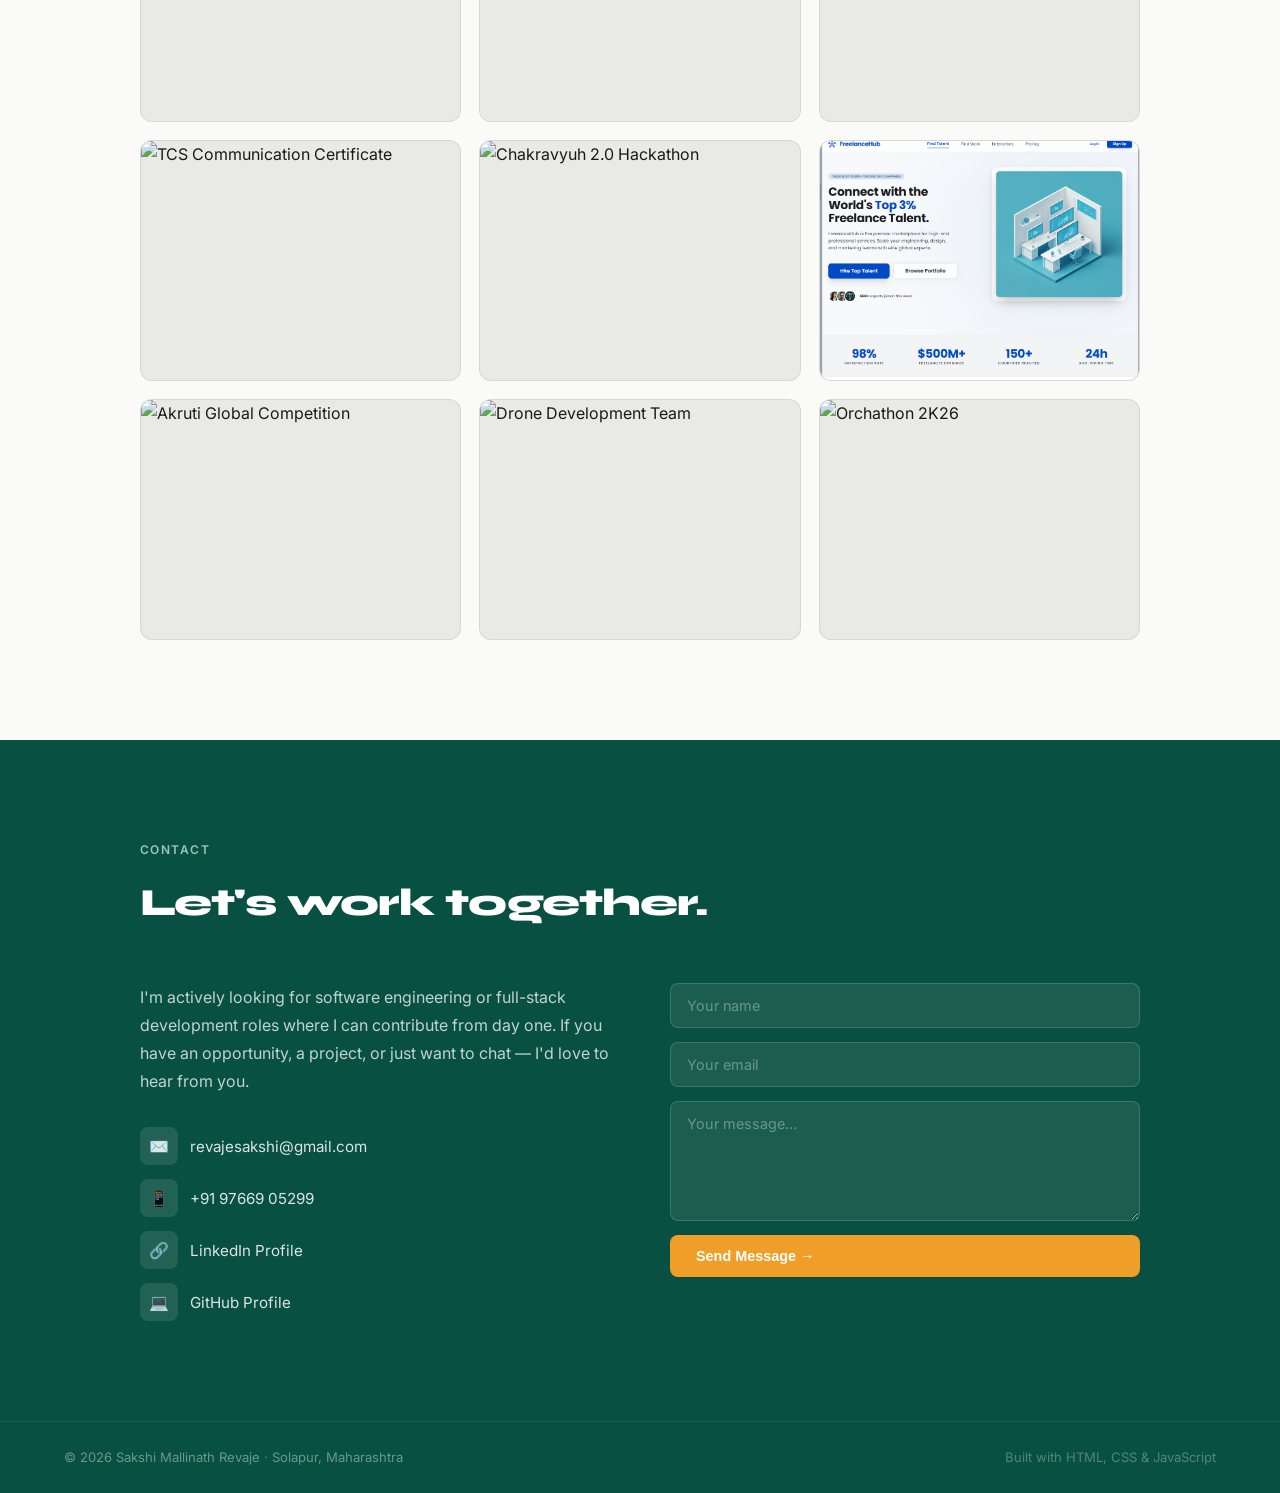
==== commit ac95e0d8: "Fix image paths: remove spaces and use lowercase extensions for consistency" ====
--- a/index.html
+++ b/index.html
@@ -420,9 +420,9 @@
       </div>
 
       <div class="gallery-grid" id="galleryGrid">
-        <!-- CERTIFICATION IMAGES — Replace src with your actual image paths -->
-        <div class="gallery-item" data-category="certification">
-          <div class="gallery-img-wrap"><img src="images/PYTHON.jpg" alt="Python Programming Certificate" loading="lazy">
+        <!-- CERTIFICATION IMAGES -->
+        <div class="gallery-item" data-category="certification">
+          <div class="gallery-img-wrap"><img src="images/python.jpg" alt="Python Programming Certificate" loading="lazy">
             <div class="gallery-overlay"><span>🎓 Python Programming</span><small>MKCL · 2025</small></div>
           </div>
         </div>
@@ -433,35 +433,35 @@
           </div>
         </div>
         <div class="gallery-item" data-category="certification">
-          <div class="gallery-img-wrap"><img src="images/IMG_20241116_120438.jpg" alt="Java NPTEL Certificate" loading="lazy">
+          <div class="gallery-img-wrap"><img src="images/java-nptel.jpg" alt="Java NPTEL Certificate" loading="lazy">
             <div class="gallery-overlay"><span>🎓 Programming in Java (Elite)</span><small>NPTEL · 2024</small></div>
           </div>
         </div>
         <div class="gallery-item" data-category="certification">
-          <div class="gallery-img-wrap"><img src="images/GOOGLE CLOUD.jPG" alt="Google Cloud Certificate" loading="lazy">
+          <div class="gallery-img-wrap"><img src="images/google-cloud.jpg" alt="Google Cloud Certificate" loading="lazy">
             <div class="gallery-overlay"><span>🎓 Google Cloud</span><small>Google · 2024</small></div>
           </div>
         </div>
         <div class="gallery-item" data-category="certification">
-          <div class="gallery-img-wrap"><img src="images/c.jpg" alt="C Programming Certificate" loading="lazy">
+          <div class="gallery-img-wrap"><img src="images/c-programming.jpg" alt="C Programming Certificate" loading="lazy">
             <div class="gallery-overlay"><span>🎓 C Programming</span><small>MKCL · 2024</small></div>
           </div>
         </div>
         <div class="gallery-item" data-category="certification">
-          <div class="gallery-img-wrap"><img src="images/TCS ION.jpg" alt="TCS Career Edge Certificate" loading="lazy">
+          <div class="gallery-img-wrap"><img src="images/tcs-ion-career.jpg" alt="TCS Career Edge Certificate" loading="lazy">
             <div class="gallery-overlay"><span>🎓 Career Edge</span><small>TCS iON · 2024</small></div>
           </div>
         </div>
         <div class="gallery-item" data-category="certification">
-          <div class="gallery-img-wrap"><img src="images/IMG_20241116_120438.jpg" alt="TCS Communication Certificate"
+          <div class="gallery-img-wrap"><img src="images/tcs-communication.jpg" alt="TCS Communication Certificate"
               loading="lazy">
             <div class="gallery-overlay"><span>🎓 Communication & Presentation</span><small>TCS iON · 2024</small></div>
           </div>
         </div>
 
-        <!-- EVENT IMAGES — Replace src with your actual image paths -->
+        <!-- EVENT IMAGES -->
         <div class="gallery-item" data-category="event">
-          <div class="gallery-img-wrap"><img src="images/hackthon.jpg" alt="Chakravyuh 2.0 Hackathon" loading="lazy">
+          <div class="gallery-img-wrap"><img src="images/hackathon.jpg" alt="Chakravyuh 2.0 Hackathon" loading="lazy">
             <div class="gallery-overlay"><span>🏆 Chakravyuh 2.0 Hackathon</span><small>National Level · 2026</small>
             </div>
           </div>
@@ -472,19 +472,19 @@
           </div>
         </div>
         <div class="gallery-item" data-category="event">
-          <div class="gallery-img-wrap"><img src="images/IMG_20241028_132712.jpg" alt="Akruti Global Competition"
+          <div class="gallery-img-wrap"><img src="images/akruti-global.jpg" alt="Akruti Global Competition"
               loading="lazy">
             <div class="gallery-overlay"><span>🌍 Akruti Global 2024</span><small>Product Design Competition</small>
             </div>
           </div>
         </div>
         <div class="gallery-item" data-category="event">
-          <div class="gallery-img-wrap"><img src="images/drone1.jpg" alt="Drone Development Team" loading="lazy">
+          <div class="gallery-img-wrap"><img src="images/drone-team.jpg" alt="Drone Development Team" loading="lazy">
             <div class="gallery-overlay"><span>🚁 Drone Development</span><small>College Team</small></div>
           </div>
         </div>
         <div class="gallery-item" data-category="event">
-          <div class="gallery-img-wrap"><img src="images/WhatsApp Image 2026-06-18 at 11.48.55 PM.jpeg" alt="Orchathon 2K26" loading="lazy">
+          <div class="gallery-img-wrap"><img src="images/orchathon-2k26.jpeg" alt="Orchathon 2K26" loading="lazy">
             <div class="gallery-overlay"><span>🎤 Orchathon 2K26</span><small>Anchor · College Hackathon</small></div>
           </div>
         </div>
@@ -549,4 +549,4 @@
   <script src="script.js"></script>
 </body>
 
-</html>+</html>
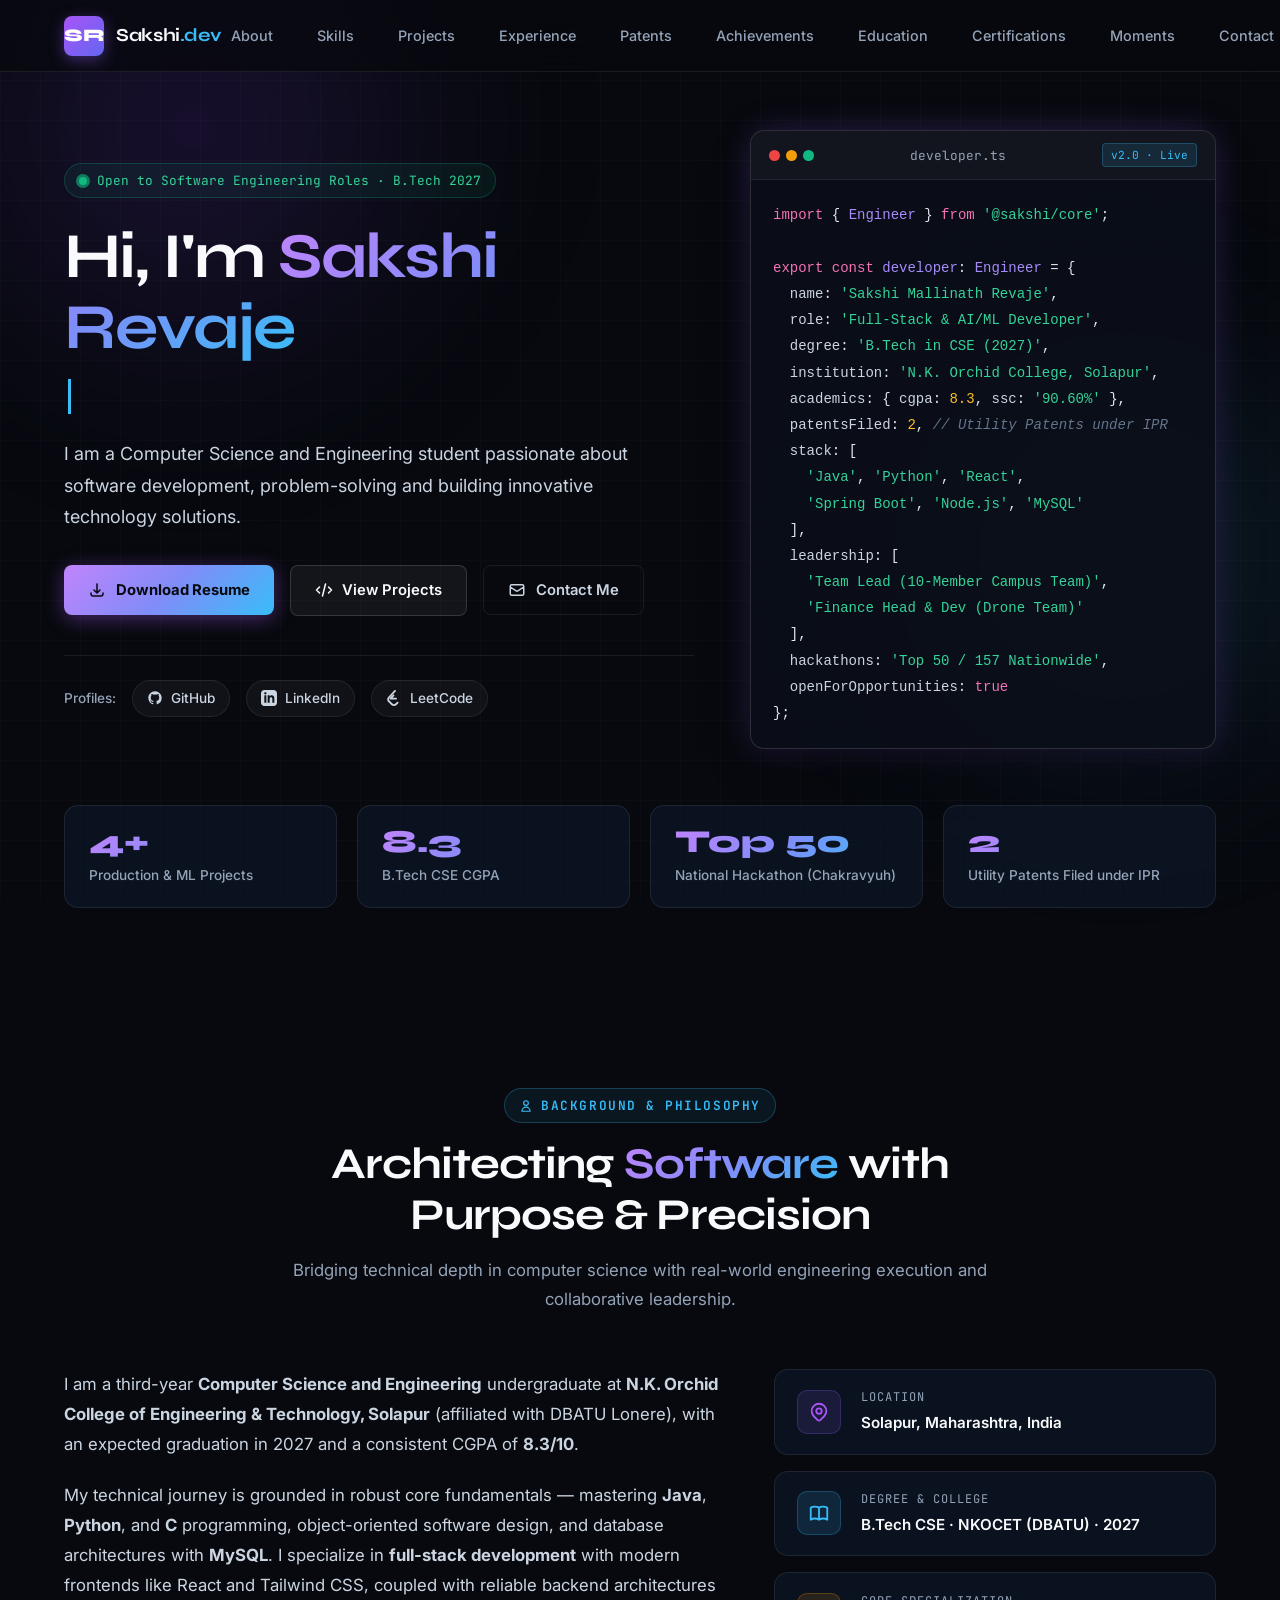
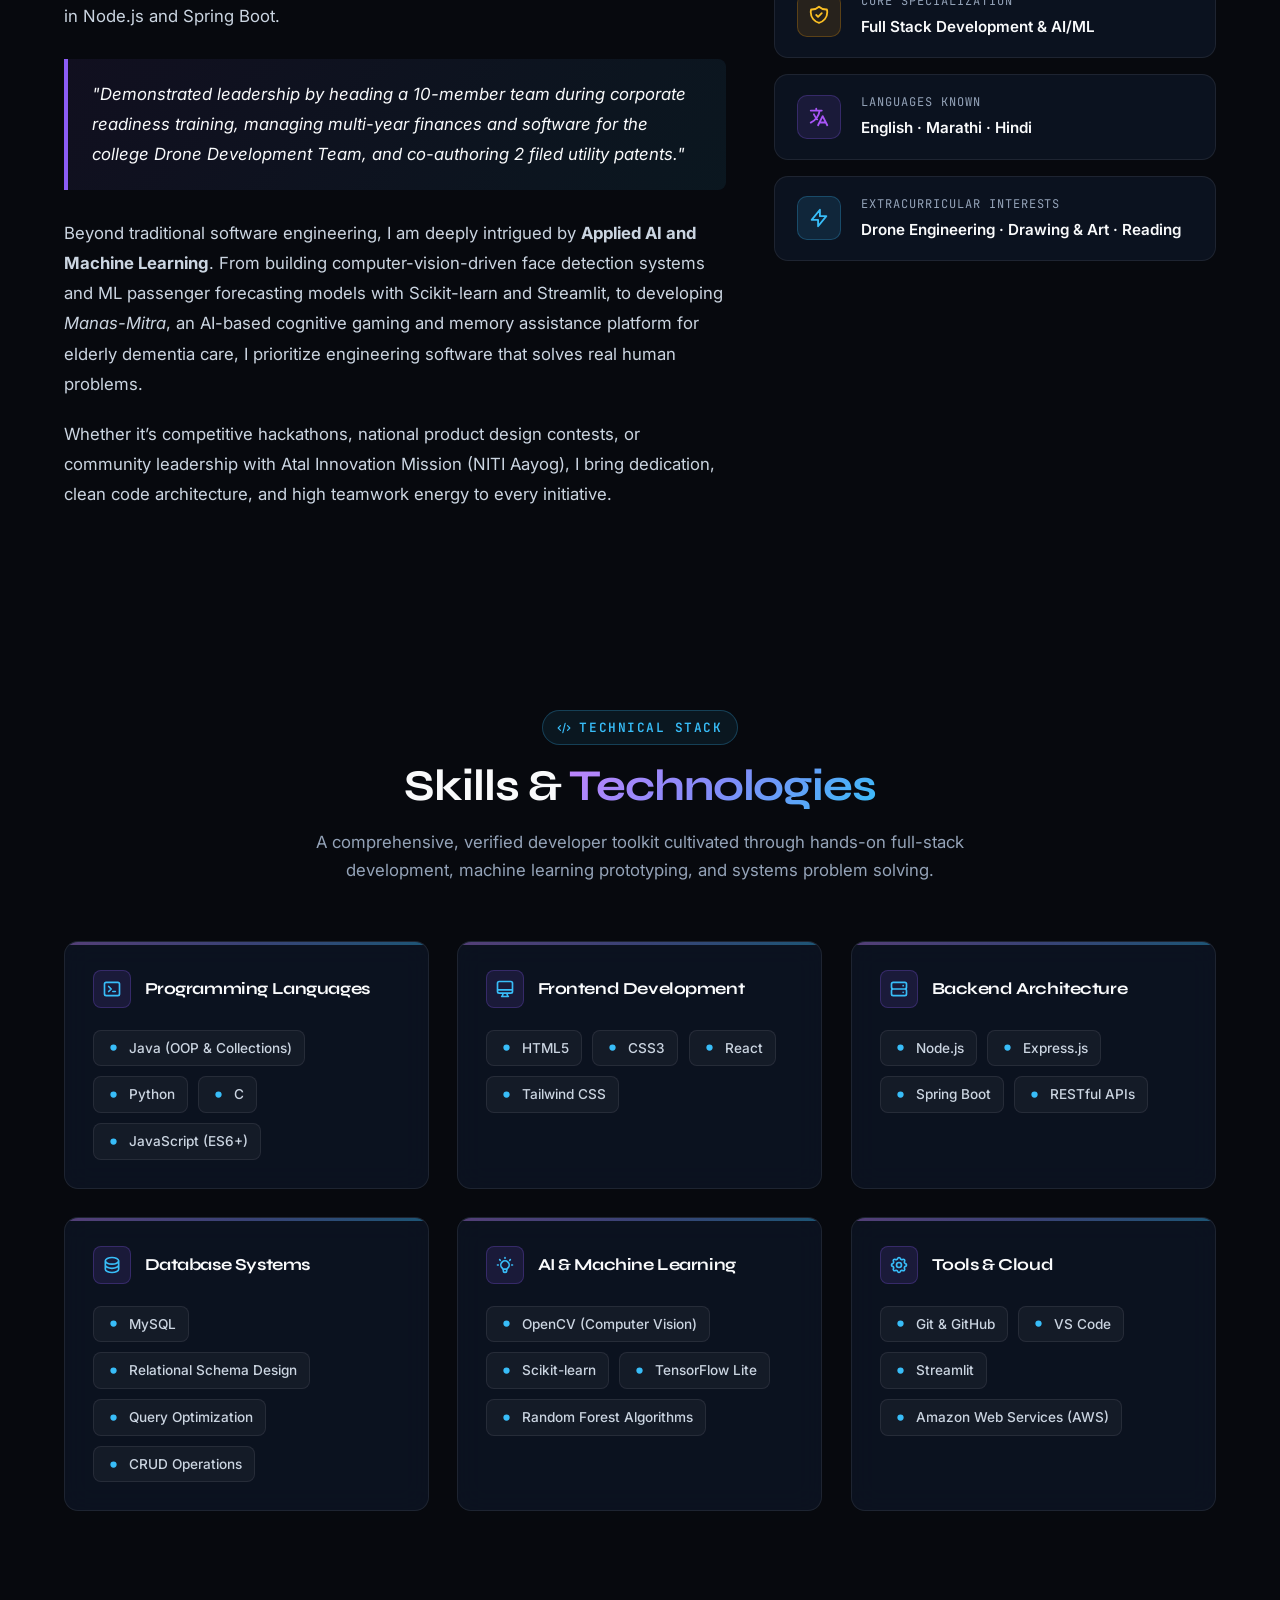
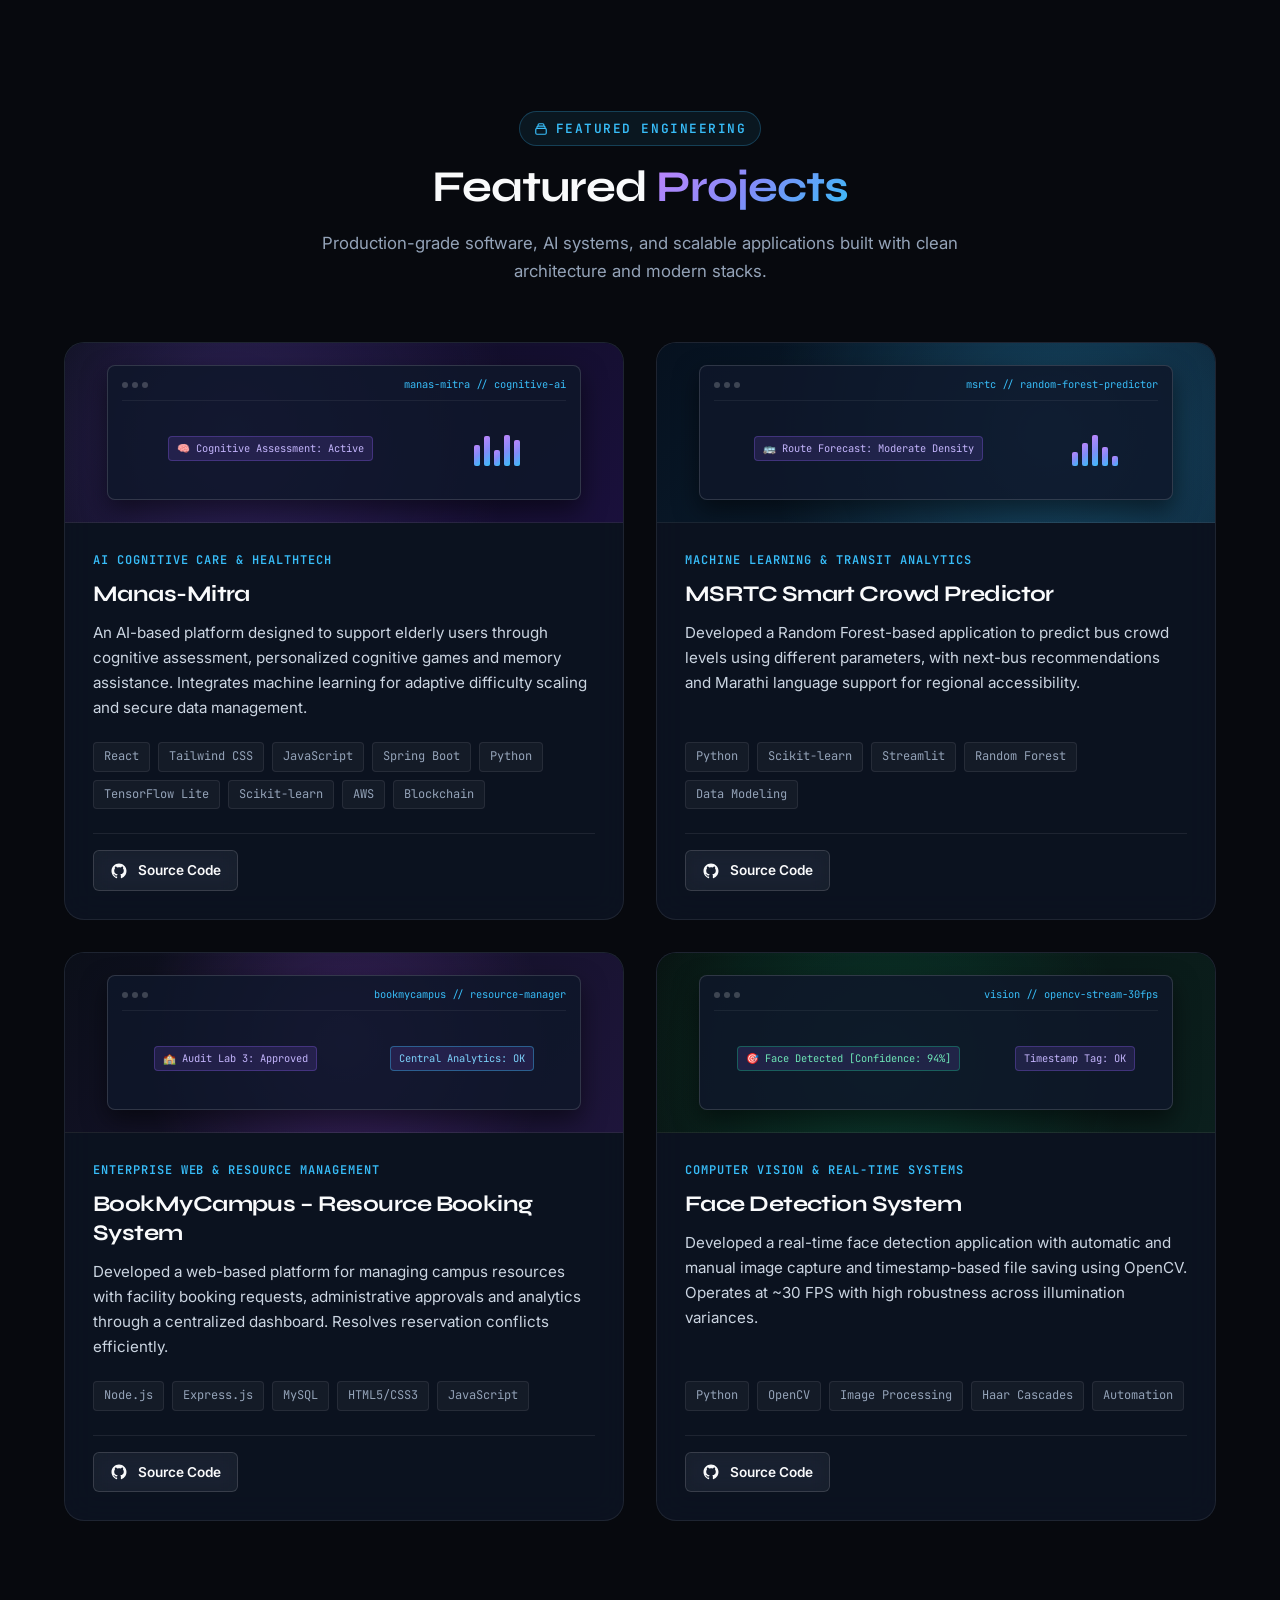
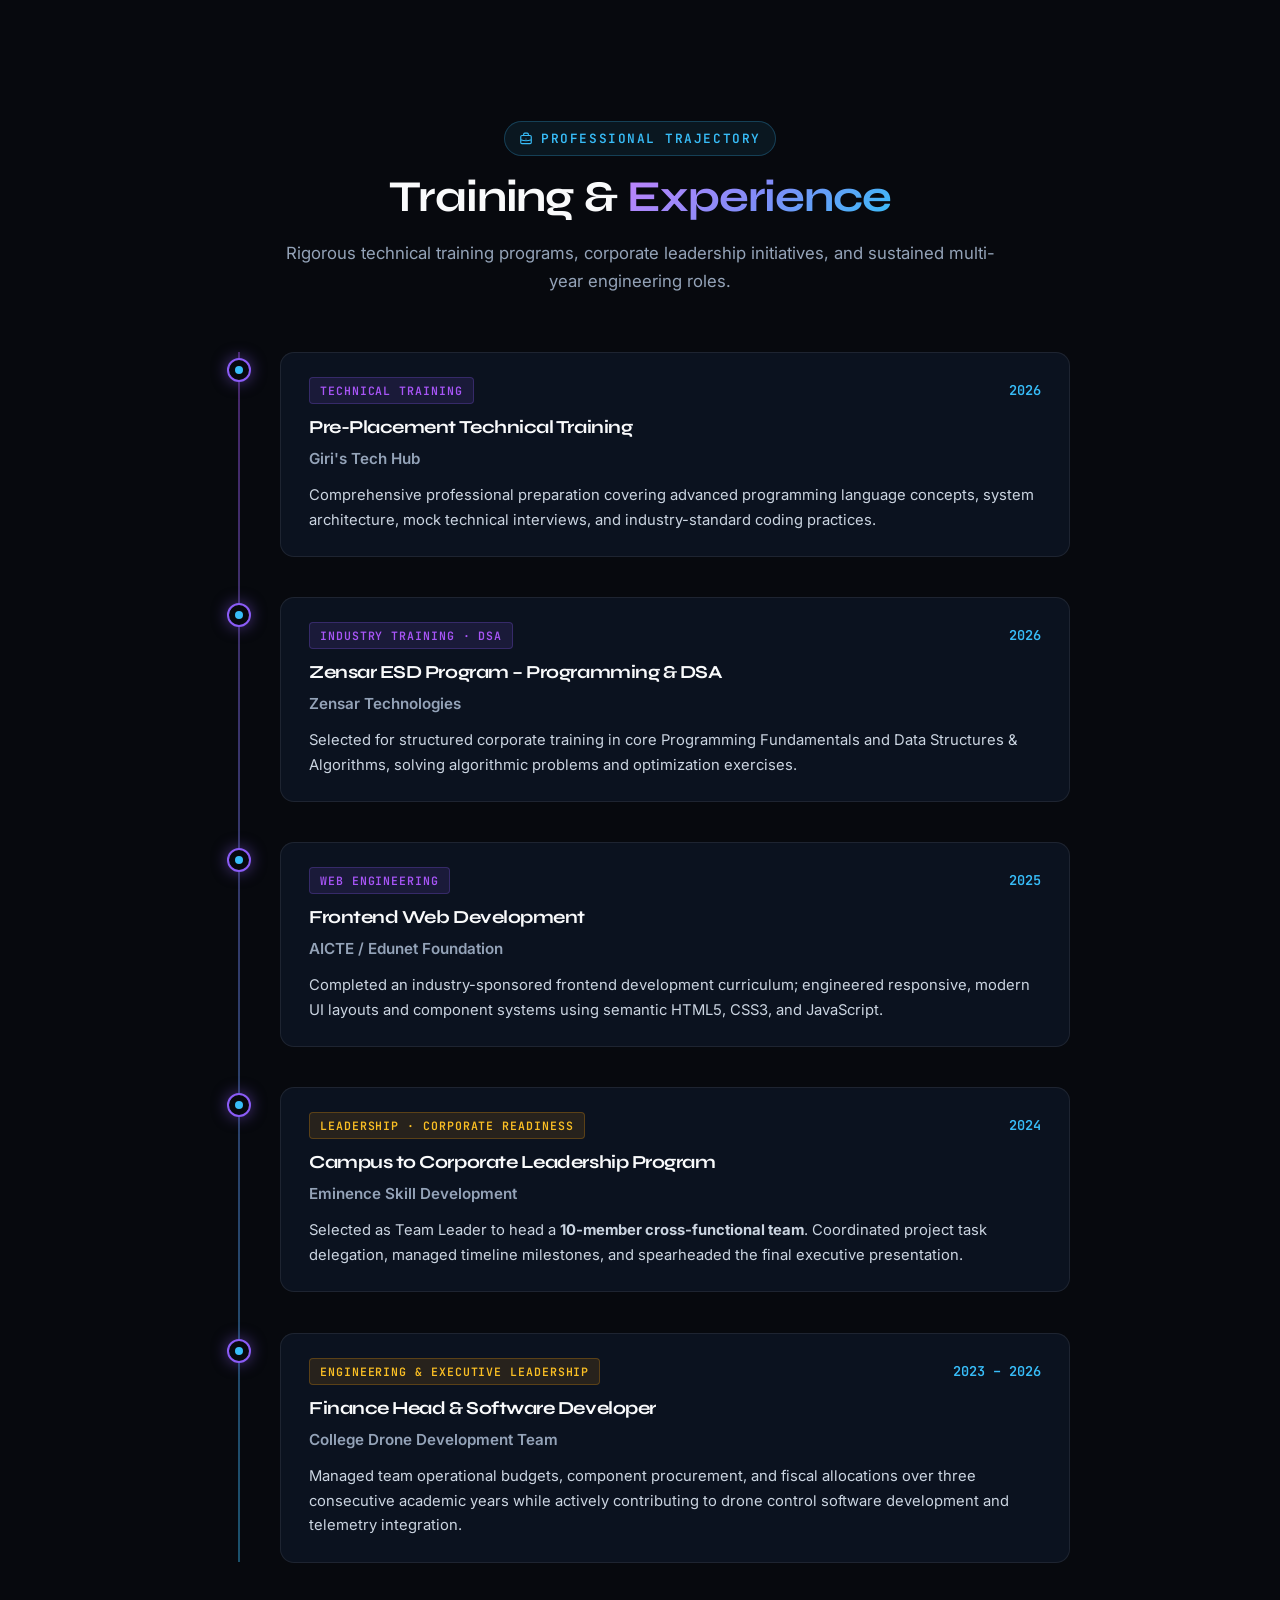
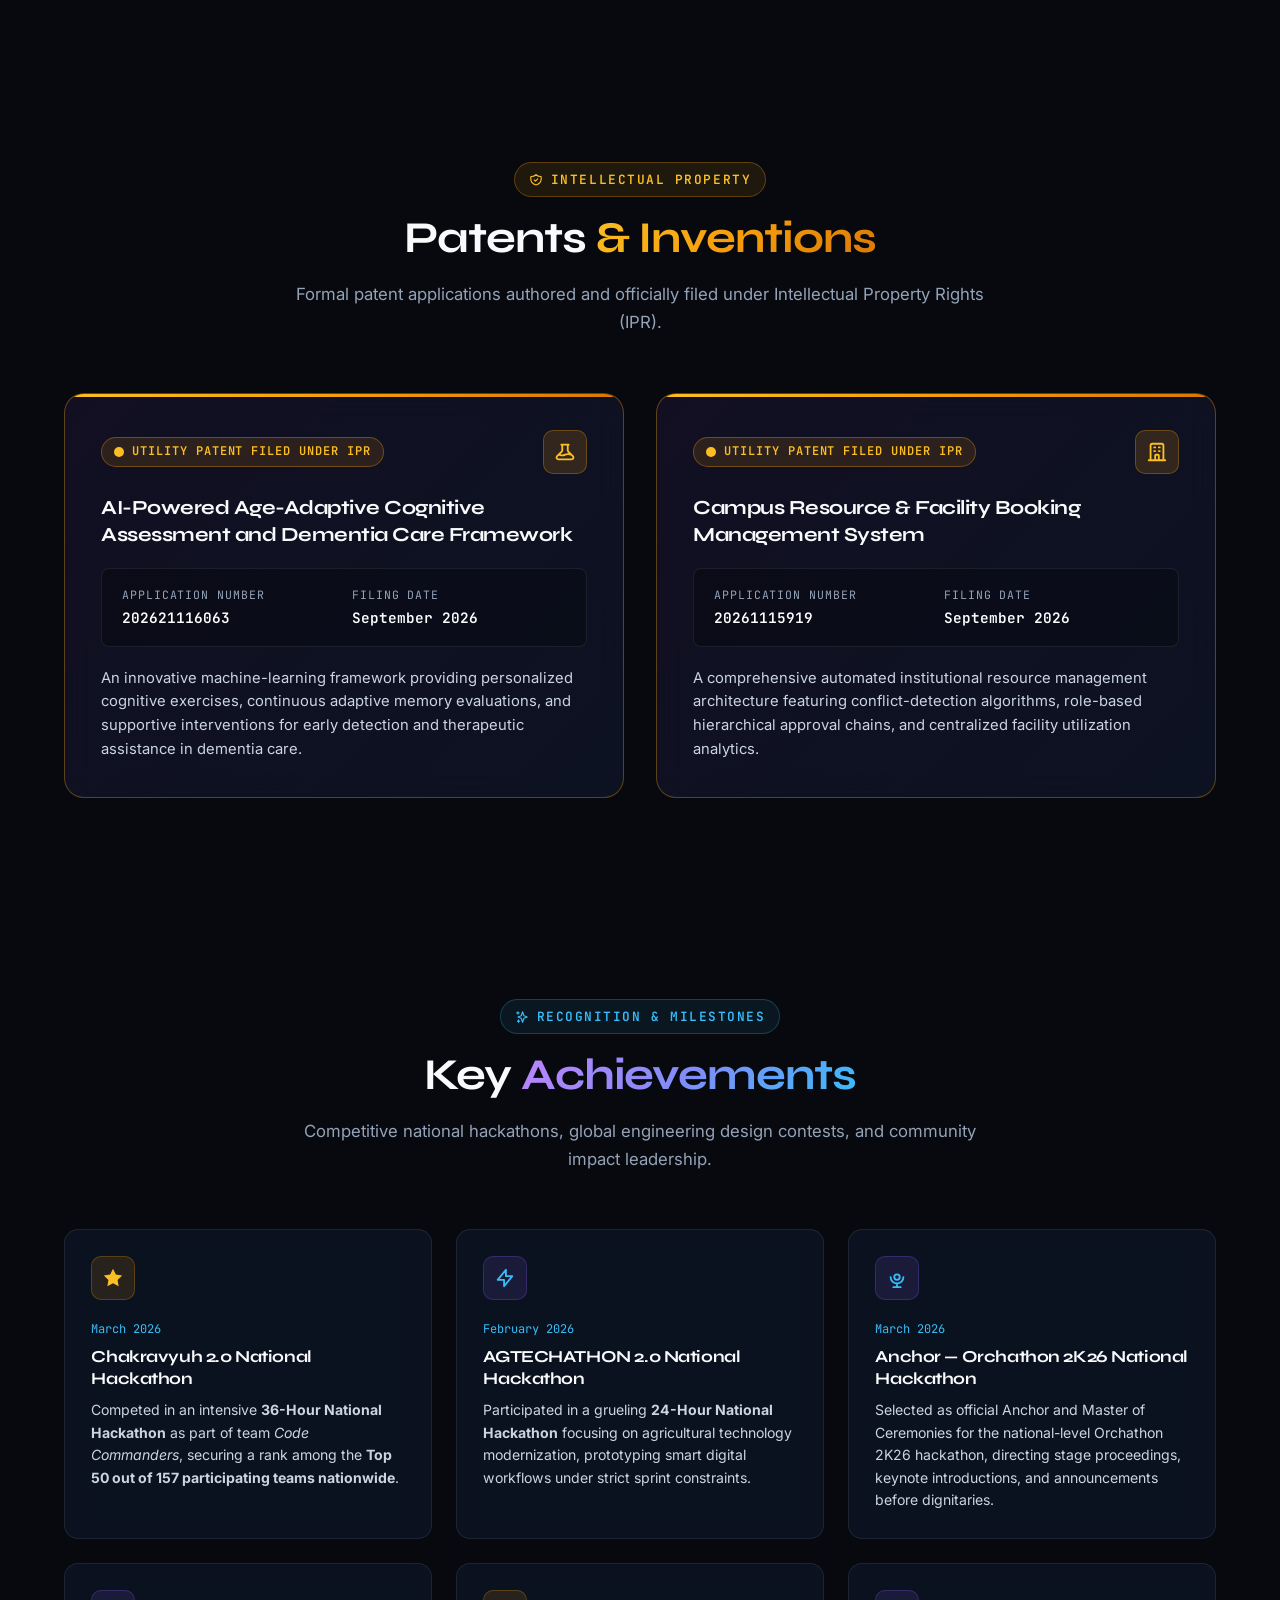
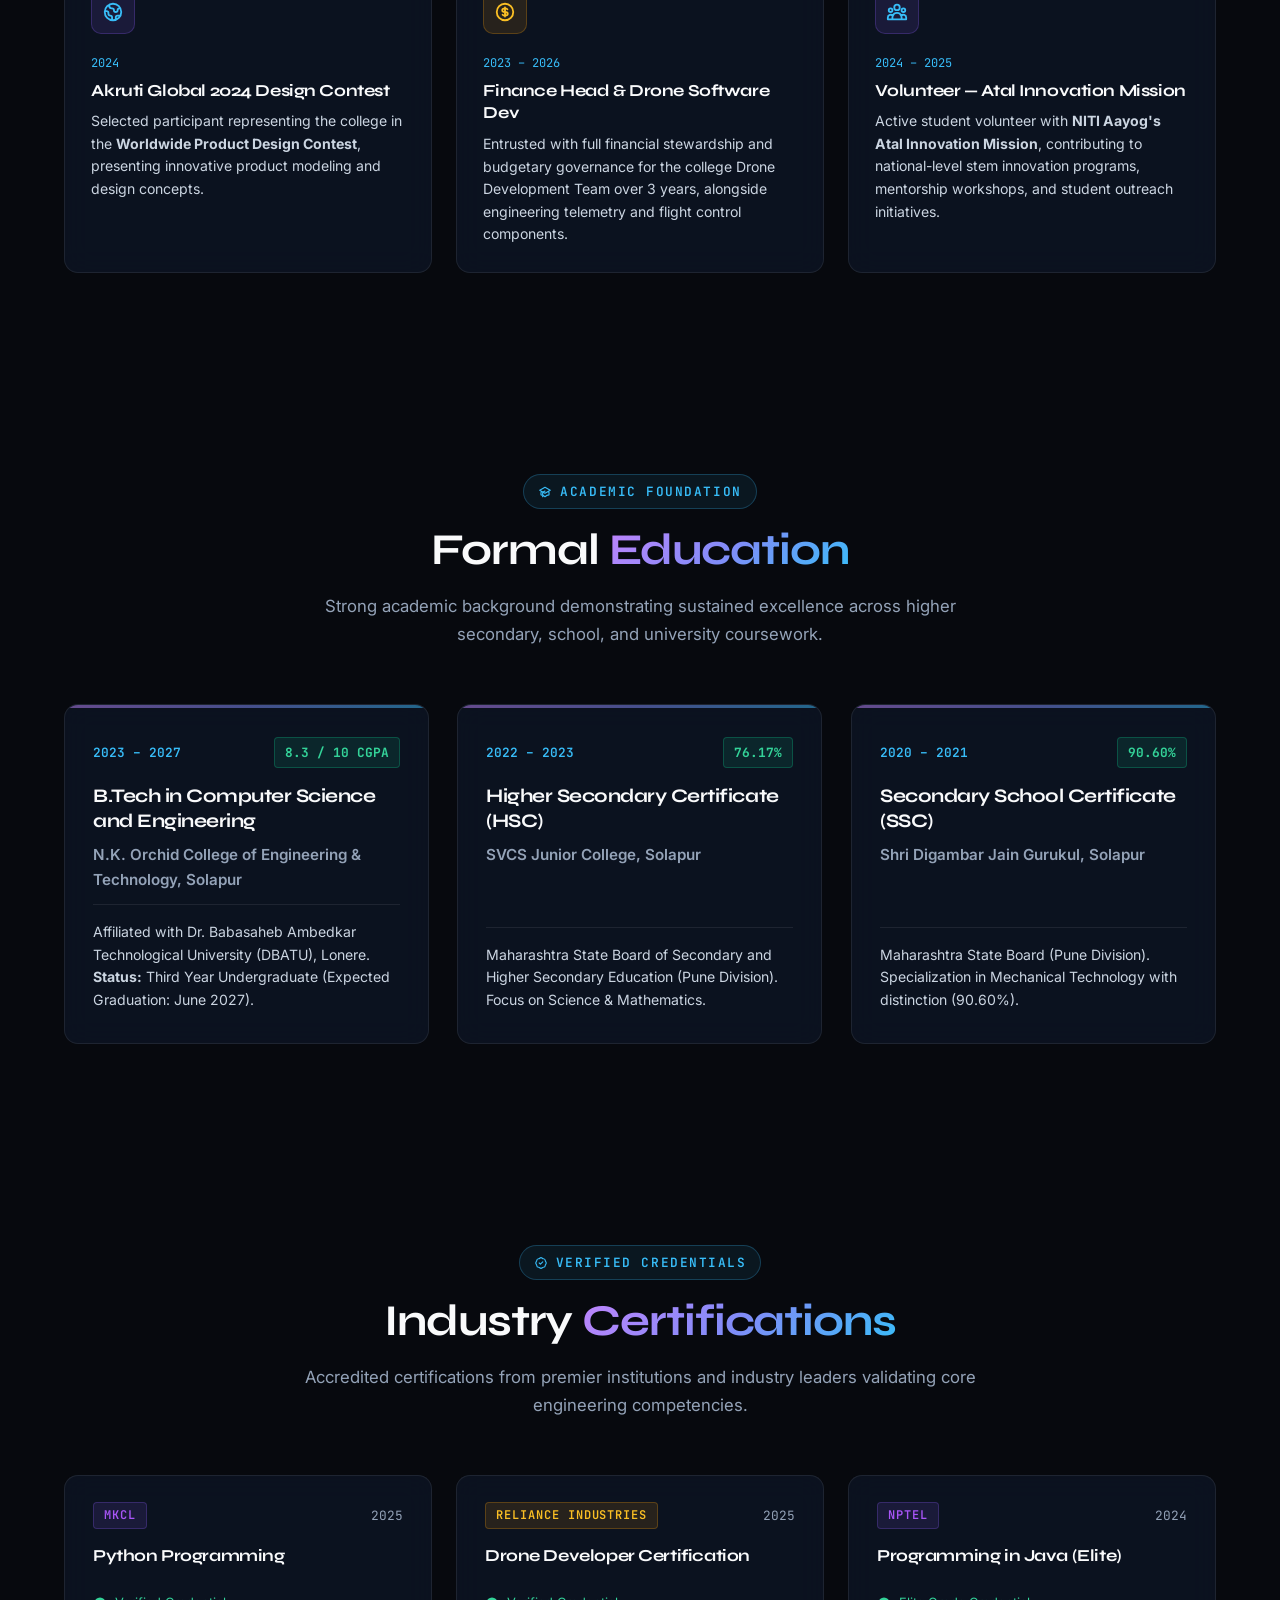
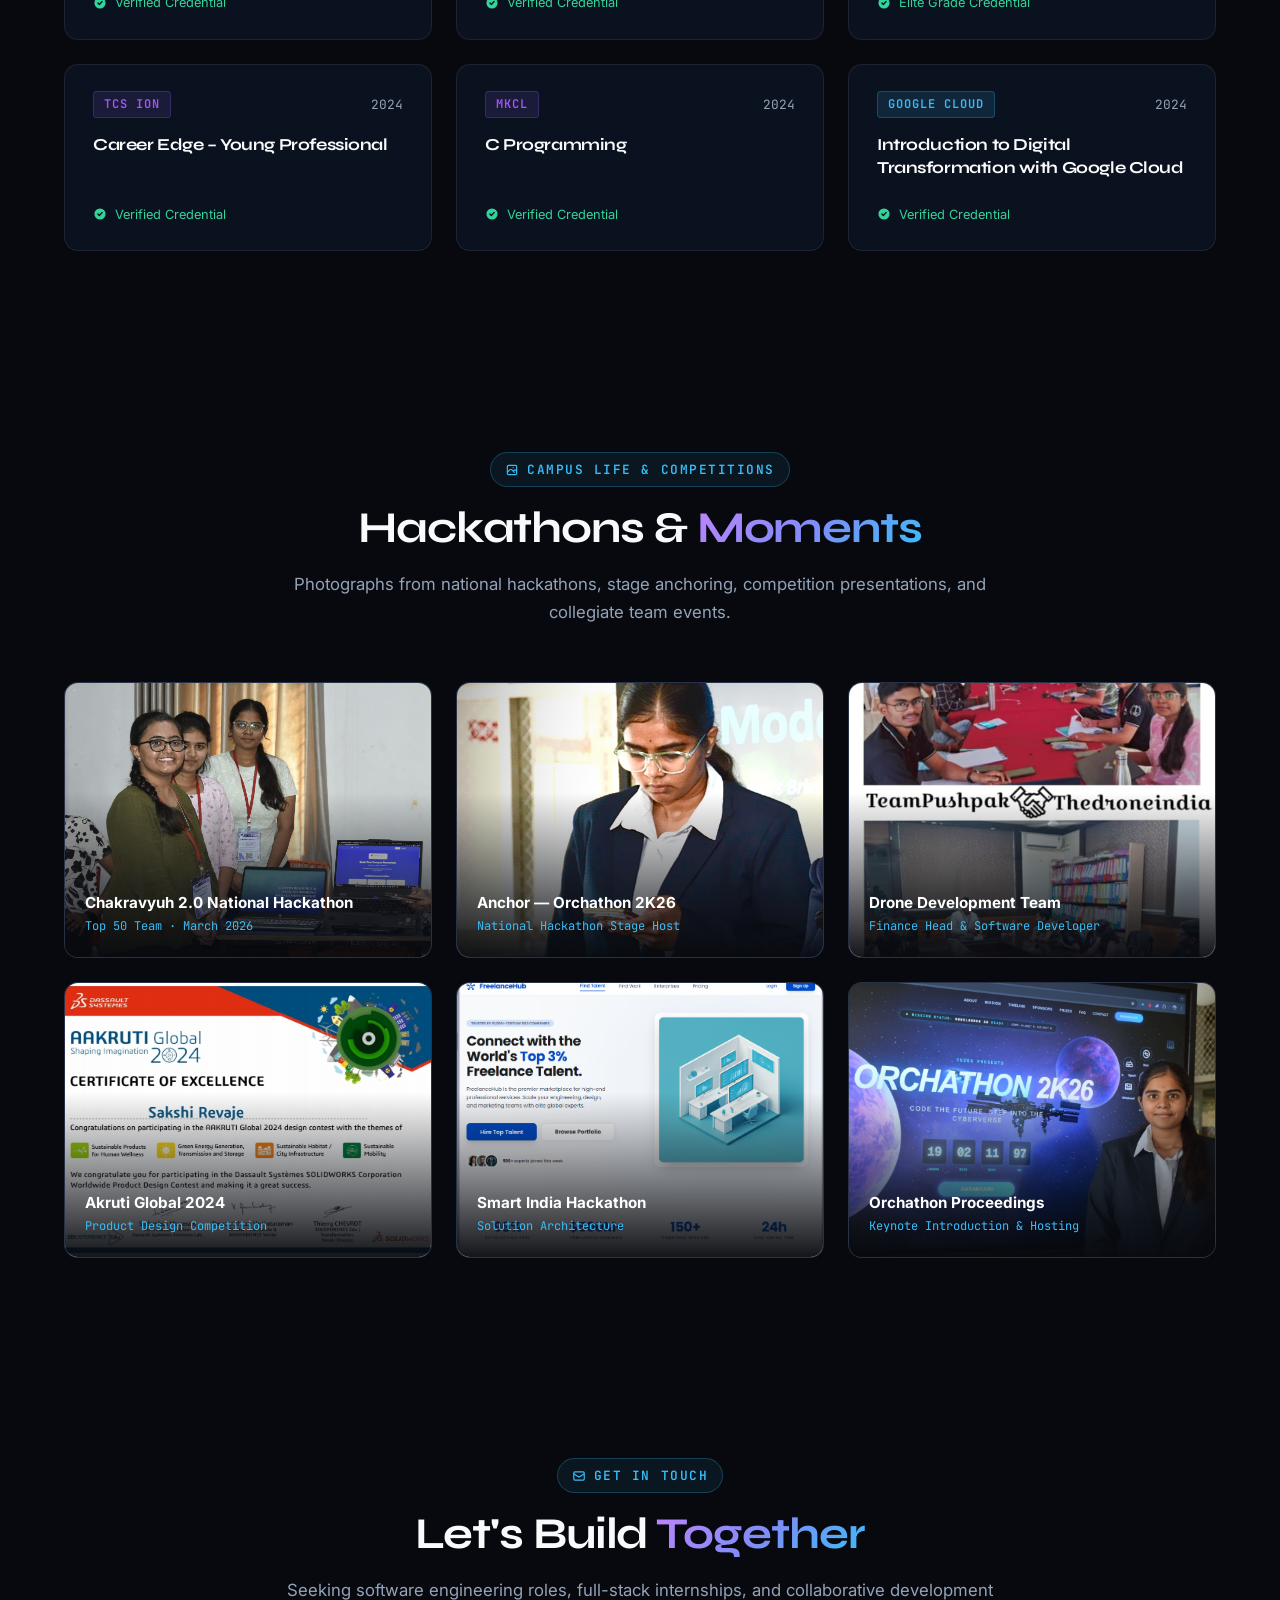
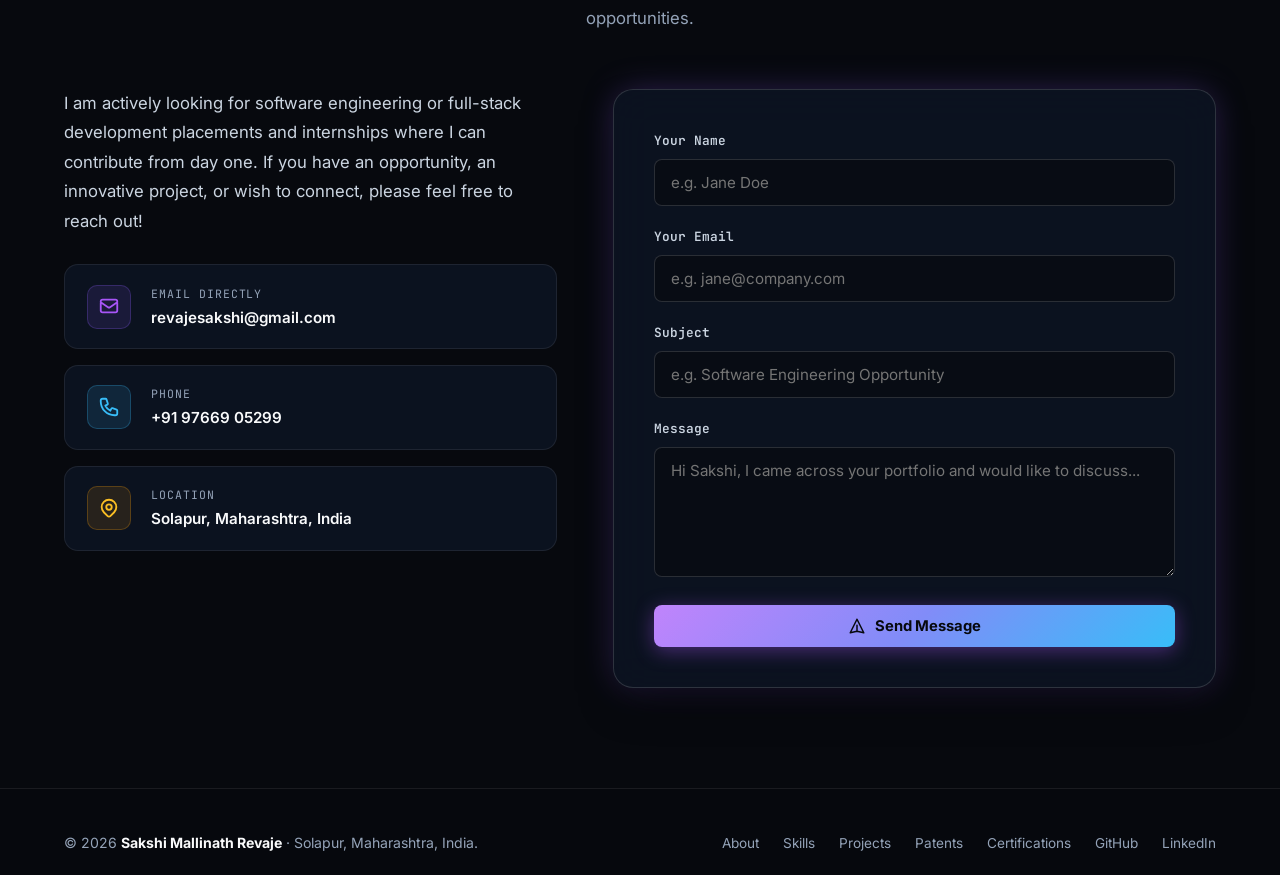
==== commit deaf1b74: "Add files via upload" ====
--- a/index.html
+++ b/index.html
@@ -4,547 +4,1596 @@
 <head>
   <meta charset="UTF-8">
   <meta name="viewport" content="width=device-width, initial-scale=1.0">
-  <title>Sakshi Revaje — Portfolio</title>
+  <title>Sakshi Revaje | Software Engineer & Full Stack Developer</title>
+  
+  <!-- SEO & Social Sharing Metadata -->
   <meta name="description"
-    content="Portfolio of Sakshi Revaje — CS student, full-stack developer, drone enthusiast, and hackathon competitor.">
+    content="Official portfolio of Sakshi Revaje — Computer Science student, Full Stack Developer, Java Engineer, and AI/ML enthusiast with 2 patents filed and national hackathon achievements.">
+  <meta name="keywords"
+    content="Sakshi Revaje, Software Engineer, Full Stack Developer, Java Developer, Python, React, Spring Boot, Solapur, NKOCET, Manas-Mitra, Portfolio">
+  <meta name="author" content="Sakshi Mallinath Revaje">
+  <meta name="theme-color" content="#07090e">
+
+  <!-- OpenGraph Metadata -->
+  <meta property="og:title" content="Sakshi Revaje | Software Engineer & Full Stack Developer">
+  <meta property="og:description"
+    content="Computer Science Engineering student passionate about full-stack software development, AI/ML systems, and real-world innovation.">
+  <meta property="og:type" content="website">
+  <meta property="og:url" content="https://portfolio-sakshi-xi.vercel.app/">
+
+  <!-- Google Fonts: Syne (Headings), Inter (Body), JetBrains Mono (Code) -->
+  <link rel="preconnect" href="https://fonts.googleapis.com">
+  <link rel="preconnect" href="https://fonts.gstatic.com" crossorigin>
   <link
-    href="https://fonts.googleapis.com/css2?family=Syne:wght@400;600;700;800&family=Inter:wght@300;400;500;600&display=swap"
+    href="https://fonts.googleapis.com/css2?family=Inter:wght@300;400;500;600;700&family=JetBrains+Mono:wght@400;500;600&family=Syne:wght@500;600;700;800&display=swap"
     rel="stylesheet">
+
   <link rel="stylesheet" href="styles.css">
 </head>
 
 <body>
-
-  <!-- NAV -->
-  <nav>
-    <a href="#" class="nav-logo">SR</a>
-    <ul class="nav-links" id="navLinks">
-      <li><a href="#about">About</a></li>
-      <li><a href="#skills">Skills</a></li>
-      <li><a href="#projects">Projects</a></li>
-      <li><a href="#experience">Experience</a></li>
-      <li><a href="#achievements">Achievements</a></li>
-      <li><a href="#gallery">Gallery</a></li>
-      <li><a href="#contact" class="nav-cta">Contact</a></li>
-    </ul>
-    <button class="hamburger" id="hamburger" aria-label="Toggle menu">
-      <span></span><span></span><span></span>
+  <!-- Ambient Developer Grid Texture -->
+  <div class="bg-grid" aria-hidden="true"></div>
+
+  <!-- ========================================================================
+       NAVIGATION BAR
+       ======================================================================== -->
+  <header>
+    <nav class="navbar" id="navbar">
+      <div class="container nav-container">
+        <a href="#home" class="nav-brand" aria-label="Sakshi Revaje Home">
+          <div class="nav-logo-badge">SR</div>
+          <span class="nav-brand-text">Sakshi<span>.dev</span></span>
+        </a>
+
+        <ul class="nav-menu" id="navMenu">
+          <li><a href="#about" class="nav-link">About</a></li>
+          <li><a href="#skills" class="nav-link">Skills</a></li>
+          <li><a href="#projects" class="nav-link">Projects</a></li>
+          <li><a href="#experience" class="nav-link">Experience</a></li>
+          <li><a href="#patents" class="nav-link">Patents</a></li>
+          <li><a href="#achievements" class="nav-link">Achievements</a></li>
+          <li><a href="#education" class="nav-link">Education</a></li>
+          <li><a href="#certifications" class="nav-link">Certifications</a></li>
+          <li><a href="#gallery" class="nav-link">Moments</a></li>
+          <li><a href="#contact" class="nav-link">Contact</a></li>
+        </ul>
+
+        <div class="nav-actions">
+          <a href="Sakshi_Revaje_Resume.pdf" download="Sakshi_Revaje_Resume.pdf" class="btn btn-secondary btn-sm" aria-label="Download Sakshi's Resume">
+            <svg fill="none" stroke="currentColor" viewBox="0 0 24 24" aria-hidden="true">
+              <path stroke-linecap="round" stroke-linejoin="round" stroke-width="2"
+                d="M4 16v1a3 3 0 003 3h10a3 3 0 003-3v-1m-4-4l-4 4m0 0l-4-4m4 4V4"></path>
+            </svg>
+            Resume
+          </a>
+          <a href="#contact" class="btn btn-primary btn-sm">Hire Me</a>
+        </div>
+
+        <button class="hamburger" id="hamburger" aria-label="Toggle Navigation Menu" aria-expanded="false">
+          <span></span>
+          <span></span>
+          <span></span>
+        </button>
+      </div>
+    </nav>
+  </header>
+
+  <main>
+    <!-- ======================================================================
+         HERO SECTION
+         ====================================================================== -->
+    <section class="hero" id="home">
+      <div class="container">
+        <div class="hero-grid">
+          <!-- Left Column: Intro & Calls to Action -->
+          <div class="hero-content reveal">
+            <div class="hero-status">
+              <span class="status-dot"></span>
+              <span>Open to Software Engineering Roles · B.Tech 2027</span>
+            </div>
+
+            <h1 class="hero-heading">
+              Hi, I'm <span class="gradient-text">Sakshi Revaje</span>
+            </h1>
+
+            <div class="hero-title-rotator">
+              <span id="typewriterText">Software Engineer</span>
+              <span class="typing-cursor" aria-hidden="true"></span>
+            </div>
+
+            <p class="hero-bio">
+              I am a Computer Science and Engineering student passionate about software development,
+              problem-solving and building innovative technology solutions.
+            </p>
+
+            <div class="hero-actions">
+              <a href="Sakshi_Revaje_Resume.pdf" download="Sakshi_Revaje_Resume.pdf" class="btn btn-primary">
+                <svg fill="none" stroke="currentColor" viewBox="0 0 24 24" aria-hidden="true">
+                  <path stroke-linecap="round" stroke-linejoin="round" stroke-width="2"
+                    d="M4 16v1a3 3 0 003 3h10a3 3 0 003-3v-1m-4-4l-4 4m0 0l-4-4m4 4V4"></path>
+                </svg>
+                Download Resume
+              </a>
+              <a href="#projects" class="btn btn-secondary">
+                <svg fill="none" stroke="currentColor" viewBox="0 0 24 24" aria-hidden="true">
+                  <path stroke-linecap="round" stroke-linejoin="round" stroke-width="2"
+                    d="M10 20l4-16m4 4l4 4-4 4M6 16l-4-4 4-4"></path>
+                </svg>
+                View Projects
+              </a>
+              <a href="#contact" class="btn btn-outline">
+                <svg fill="none" stroke="currentColor" viewBox="0 0 24 24" aria-hidden="true">
+                  <path stroke-linecap="round" stroke-linejoin="round" stroke-width="2"
+                    d="M3 8l7.89 5.26a2 2 0 002.22 0L21 8M5 19h14a2 2 0 002-2V7a2 2 0 00-2-2H5a2 2 0 00-2 2v10a2 2 0 002 2z">
+                  </path>
+                </svg>
+                Contact Me
+              </a>
+            </div>
+
+            <div class="hero-socials">
+              <span class="social-label">Profiles:</span>
+              <a href="https://github.com/sakshi122006" target="_blank" rel="noopener noreferrer" class="social-pill"
+                aria-label="GitHub Profile">
+                <svg fill="currentColor" viewBox="0 0 24 24" aria-hidden="true">
+                  <path fill-rule="evenodd" clip-rule="evenodd"
+                    d="M12 2C6.477 2 2 6.484 2 12.017c0 4.425 2.865 8.18 6.839 9.504.5.092.682-.217.682-.483 0-.237-.008-.868-.013-1.703-2.782.605-3.369-1.343-3.369-1.343-.454-1.158-1.11-1.466-1.11-1.466-.908-.62.069-.608.069-.608 1.003.07 1.53 1.032 1.53 1.032.892 1.53 2.341 1.088 2.91.832.092-.647.35-1.088.636-1.338-2.22-.253-4.555-1.113-4.555-4.951 0-1.093.39-1.988 1.029-2.688-.103-.253-.446-1.272.098-2.65 0 0 .84-.27 2.75 1.026A9.564 9.564 0 0112 6.844c.85.004 1.705.115 2.504.337 1.909-1.296 2.747-1.027 2.747-1.027.546 1.379.202 2.398.1 2.651.64.7 1.028 1.595 1.028 2.688 0 3.848-2.339 4.695-4.566 4.943.359.309.678.92.678 1.855 0 1.338-.012 2.419-.012 2.747 0 .268.18.58.688.482A10.019 10.019 0 0022 12.017C22 6.484 17.522 2 12 2z">
+                  </path>
+                </svg>
+                GitHub
+              </a>
+              <a href="https://www.linkedin.com/in/sakshi-revaje-4662232a2" target="_blank" rel="noopener noreferrer"
+                class="social-pill" aria-label="LinkedIn Profile">
+                <svg fill="currentColor" viewBox="0 0 24 24" aria-hidden="true">
+                  <path
+                    d="M19 0h-14c-2.761 0-5 2.239-5 5v14c0 2.761 2.239 5 5 5h14c2.762 0 5-2.239 5-5v-14c0-2.761-2.238-5-5-5zm-11 19h-3v-11h3v11zm-1.5-12.268c-.966 0-1.75-.79-1.75-1.764s.784-1.764 1.75-1.764 1.75.79 1.75 1.764-.783 1.764-1.75 1.764zm13.5 12.268h-3v-5.604c0-3.368-4-3.113-4 0v5.604h-3v-11h3v1.765c1.396-2.586 7-2.777 7 2.476v6.759z">
+                  </path>
+                </svg>
+                LinkedIn
+              </a>
+              <a href="https://leetcode.com/u/Sakshi122006/" target="_blank" rel="noopener noreferrer"
+                class="social-pill" aria-label="LeetCode Profile">
+                <svg fill="currentColor" viewBox="0 0 24 24" aria-hidden="true">
+                  <path
+                    d="M13.483 0a1.374 1.374 0 0 0-.961.438L7.116 6.226l-3.854 4.126a5.266 5.266 0 0 0-1.209 2.104 5.35 5.35 0 0 0-.125.513 5.527 5.527 0 0 0 .062 2.362 5.83 5.83 0 0 0 .349 1.017 5.938 5.938 0 0 0 1.271 1.818l4.277 4.193.039.038c2.248 2.165 5.852 2.133 8.063-.074l2.396-2.392c.54-.54.54-1.414.003-1.955a1.378 1.378 0 0 0-1.951-.003l-2.396 2.392a3.021 3.021 0 0 1-4.205.038l-.02-.019-4.276-4.193c-.652-.64-.972-1.469-.948-2.263a2.68 2.68 0 0 1 .666-1.795l3.86-4.133 5.4-5.787a1.376 1.376 0 0 0-.003-1.953A1.374 1.374 0 0 0 13.483 0zm-2.88 7.283a1.39 1.39 0 0 0-.968.423l-3.9 4.175a1.38 1.38 0 0 0 1.01 2.32h8.318a1.38 1.38 0 1 0 0-2.76H9.86l2.36-2.525a1.38 1.38 0 0 0-.002-1.954 1.38 1.38 0 0 0-.968-.423z">
+                  </path>
+                </svg>
+                LeetCode
+              </a>
+            </div>
+          </div>
+
+          <!-- Right Column: Interactive Developer Profile Terminal Card -->
+          <div class="hero-visual reveal delay-2">
+            <div class="hero-code-card">
+              <div class="terminal-header">
+                <div class="terminal-dots">
+                  <span class="terminal-dot red"></span>
+                  <span class="terminal-dot yellow"></span>
+                  <span class="terminal-dot green"></span>
+                </div>
+                <span class="terminal-title">developer.ts</span>
+                <span class="terminal-badge">v2.0 · Live</span>
+              </div>
+              <div class="terminal-body">
+                <pre><code><span class="code-keyword">import</span> { <span class="code-variable">Engineer</span> } <span class="code-keyword">from</span> <span class="code-string">'@sakshi/core'</span>;
+
+<span class="code-keyword">export const</span> <span class="code-variable">developer</span>: <span class="code-variable">Engineer</span> = {
+  <span class="code-property">name</span>: <span class="code-string">'Sakshi Mallinath Revaje'</span>,
+  <span class="code-property">role</span>: <span class="code-string">'Full-Stack &amp; AI/ML Developer'</span>,
+  <span class="code-property">degree</span>: <span class="code-string">'B.Tech in CSE (2027)'</span>,
+  <span class="code-property">institution</span>: <span class="code-string">'N.K. Orchid College, Solapur'</span>,
+  <span class="code-property">academics</span>: { <span class="code-property">cgpa</span>: <span class="code-number">8.3</span>, <span class="code-property">ssc</span>: <span class="code-string">'90.60%'</span> },
+  <span class="code-property">patentsFiled</span>: <span class="code-number">2</span>, <span class="code-comment">// Utility Patents under IPR</span>
+  <span class="code-property">stack</span>: [
+    <span class="code-string">'Java'</span>, <span class="code-string">'Python'</span>, <span class="code-string">'React'</span>,
+    <span class="code-string">'Spring Boot'</span>, <span class="code-string">'Node.js'</span>, <span class="code-string">'MySQL'</span>
+  ],
+  <span class="code-property">leadership</span>: [
+    <span class="code-string">'Team Lead (10-Member Campus Team)'</span>,
+    <span class="code-string">'Finance Head &amp; Dev (Drone Team)'</span>
+  ],
+  <span class="code-property">hackathons</span>: <span class="code-string">'Top 50 / 157 Nationwide'</span>,
+  <span class="code-property">openForOpportunities</span>: <span class="code-keyword">true</span>
+};</code></pre>
+              </div>
+            </div>
+          </div>
+        </div>
+
+        <!-- Metric Counter Cards -->
+        <div class="hero-stats-grid reveal delay-3">
+          <div class="stat-card">
+            <div class="stat-value">4+</div>
+            <div class="stat-label">Production &amp; ML Projects</div>
+          </div>
+          <div class="stat-card">
+            <div class="stat-value">8.3</div>
+            <div class="stat-label">B.Tech CSE CGPA</div>
+          </div>
+          <div class="stat-card">
+            <div class="stat-value">Top 50</div>
+            <div class="stat-label">National Hackathon (Chakravyuh)</div>
+          </div>
+          <div class="stat-card">
+            <div class="stat-value">2</div>
+            <div class="stat-label">Utility Patents Filed under IPR</div>
+          </div>
+        </div>
+      </div>
+    </section>
+
+    <!-- ======================================================================
+         ABOUT ME SECTION
+         ====================================================================== -->
+    <section id="about">
+      <div class="container">
+        <div class="section-header reveal">
+          <span class="section-tag">
+            <svg fill="none" stroke="currentColor" viewBox="0 0 24 24" aria-hidden="true">
+              <path stroke-linecap="round" stroke-linejoin="round" stroke-width="2"
+                d="M16 7a4 4 0 11-8 0 4 4 0 018 0zM12 14a7 7 0 00-7 7h14a7 7 0 00-7-7z"></path>
+            </svg>
+            Background &amp; Philosophy
+          </span>
+          <h2 class="section-title">
+            Architecting <span class="gradient-text">Software</span> with Purpose &amp; Precision
+          </h2>
+          <p class="section-desc">
+            Bridging technical depth in computer science with real-world engineering execution and collaborative leadership.
+          </p>
+        </div>
+
+        <div class="about-grid">
+          <div class="about-content reveal">
+            <p>
+              I am a third-year <strong>Computer Science and Engineering</strong> undergraduate at <strong>N.K. Orchid
+              College of Engineering &amp; Technology, Solapur</strong> (affiliated with DBATU Lonere), with an expected
+              graduation in 2027 and a consistent CGPA of <strong>8.3/10</strong>.
+            </p>
+            <p>
+              My technical journey is grounded in robust core fundamentals — mastering <strong>Java</strong>,
+              <strong>Python</strong>, and <strong>C</strong> programming, object-oriented software design, and database
+              architectures with <strong>MySQL</strong>. I specialize in <strong>full-stack development</strong> with
+              modern frontends like React and Tailwind CSS, coupled with reliable backend architectures in Node.js and
+              Spring Boot.
+            </p>
+
+            <div class="about-highlight-box">
+              "Demonstrated leadership by heading a 10-member team during corporate readiness training, managing multi-year
+              finances and software for the college Drone Development Team, and co-authoring 2 filed utility patents."
+            </div>
+
+            <p>
+              Beyond traditional software engineering, I am deeply intrigued by <strong>Applied AI and Machine Learning</strong>.
+              From building computer-vision-driven face detection systems and ML passenger forecasting models with
+              Scikit-learn and Streamlit, to developing <em>Manas-Mitra</em>, an AI-based cognitive gaming and memory
+              assistance platform for elderly dementia care, I prioritize engineering software that solves real human
+              problems.
+            </p>
+            <p>
+              Whether it’s competitive hackathons, national product design contests, or community leadership with
+              Atal Innovation Mission (NITI Aayog), I bring dedication, clean code architecture, and high teamwork
+              energy to every initiative.
+            </p>
+          </div>
+
+          <!-- Quick Fact Info Tiles -->
+          <div class="about-cards-col reveal delay-2">
+            <div class="info-tile">
+              <div class="info-tile-icon">
+                <svg fill="none" stroke="currentColor" viewBox="0 0 24 24" aria-hidden="true">
+                  <path stroke-linecap="round" stroke-linejoin="round" stroke-width="2"
+                    d="M17.657 16.657L13.414 20.9a1.998 1.998 0 01-2.827 0l-4.244-4.243a8 8 0 1111.314 0z"></path>
+                  <path stroke-linecap="round" stroke-linejoin="round" stroke-width="2"
+                    d="M15 11a3 3 0 11-6 0 3 3 0 016 0z"></path>
+                </svg>
+              </div>
+              <div>
+                <div class="info-tile-label">Location</div>
+                <div class="info-tile-val">Solapur, Maharashtra, India</div>
+              </div>
+            </div>
+
+            <div class="info-tile">
+              <div class="info-tile-icon blue">
+                <svg fill="none" stroke="currentColor" viewBox="0 0 24 24" aria-hidden="true">
+                  <path stroke-linecap="round" stroke-linejoin="round" stroke-width="2"
+                    d="M12 6.253v13m0-13C10.832 5.477 9.246 5 7.5 5S4.168 5.477 3 6.253v13C4.168 18.477 5.754 18 7.5 18s3.332.477 4.5 1.253m0-13C13.168 5.477 14.754 5 16.5 5c1.747 0 3.332.477 4.5 1.253v13C19.832 18.477 18.247 18 16.5 18c-1.746 0-3.332.477-4.5 1.253">
+                  </path>
+                </svg>
+              </div>
+              <div>
+                <div class="info-tile-label">Degree &amp; College</div>
+                <div class="info-tile-val">B.Tech CSE · NKOCET (DBATU) · 2027</div>
+              </div>
+            </div>
+
+            <div class="info-tile">
+              <div class="info-tile-icon gold">
+                <svg fill="none" stroke="currentColor" viewBox="0 0 24 24" aria-hidden="true">
+                  <path stroke-linecap="round" stroke-linejoin="round" stroke-width="2"
+                    d="M9 12l2 2 4-4m5.618-4.016A11.955 11.955 0 0112 2.944a11.955 11.955 0 01-8.618 3.04A12.02 12.02 0 003 9c0 5.591 3.824 10.29 9 11.622 5.176-1.332 9-6.03 9-11.622 0-1.042-.133-2.052-.382-3.016z">
+                  </path>
+                </svg>
+              </div>
+              <div>
+                <div class="info-tile-label">Core Specialization</div>
+                <div class="info-tile-val">Full Stack Development &amp; AI/ML</div>
+              </div>
+            </div>
+
+            <div class="info-tile">
+              <div class="info-tile-icon">
+                <svg fill="none" stroke="currentColor" viewBox="0 0 24 24" aria-hidden="true">
+                  <path stroke-linecap="round" stroke-linejoin="round" stroke-width="2"
+                    d="M3 5h12M9 3v2m1.048 9.5A18.022 18.022 0 016.412 9m6.088 9h7M11 21l5-10 5 10M12.751 5C11.783 10.77 8.07 15.61 3 18.129">
+                  </path>
+                </svg>
+              </div>
+              <div>
+                <div class="info-tile-label">Languages Known</div>
+                <div class="info-tile-val">English · Marathi · Hindi</div>
+              </div>
+            </div>
+
+            <div class="info-tile">
+              <div class="info-tile-icon blue">
+                <svg fill="none" stroke="currentColor" viewBox="0 0 24 24" aria-hidden="true">
+                  <path stroke-linecap="round" stroke-linejoin="round" stroke-width="2"
+                    d="M13 10V3L4 14h7v7l9-11h-7z"></path>
+                </svg>
+              </div>
+              <div>
+                <div class="info-tile-label">Extracurricular Interests</div>
+                <div class="info-tile-val">Drone Engineering · Drawing &amp; Art · Reading</div>
+              </div>
+            </div>
+          </div>
+        </div>
+      </div>
+    </section>
+
+    <!-- ======================================================================
+         TECHNICAL SKILLS SECTION
+         ====================================================================== -->
+    <section id="skills">
+      <div class="container">
+        <div class="section-header reveal">
+          <span class="section-tag">
+            <svg fill="none" stroke="currentColor" viewBox="0 0 24 24" aria-hidden="true">
+              <path stroke-linecap="round" stroke-linejoin="round" stroke-width="2"
+                d="M10 20l4-16m4 4l4 4-4 4M6 16l-4-4 4-4"></path>
+            </svg>
+            Technical Stack
+          </span>
+          <h2 class="section-title">
+            Skills &amp; <span class="gradient-text">Technologies</span>
+          </h2>
+          <p class="section-desc">
+            A comprehensive, verified developer toolkit cultivated through hands-on full-stack development, machine learning
+            prototyping, and systems problem solving.
+          </p>
+        </div>
+
+        <div class="skills-grid">
+          <!-- 1. Programming Languages -->
+          <div class="skill-category-card reveal">
+            <div class="skill-cat-header">
+              <div class="skill-cat-icon">
+                <svg fill="none" stroke="currentColor" viewBox="0 0 24 24" aria-hidden="true">
+                  <path stroke-linecap="round" stroke-linejoin="round" stroke-width="2"
+                    d="M8 9l3 3-3 3m5 0h3M5 20h14a2 2 0 002-2V6a2 2 0 00-2-2H5a2 2 0 00-2 2v12a2 2 0 002 2z"></path>
+                </svg>
+              </div>
+              <h3 class="skill-cat-title">Programming Languages</h3>
+            </div>
+            <div class="skill-items-list">
+              <span class="skill-badge">
+                <svg fill="currentColor" viewBox="0 0 24 24" aria-hidden="true"><circle cx="12" cy="12" r="5"/></svg>
+                Java (OOP &amp; Collections)
+              </span>
+              <span class="skill-badge">
+                <svg fill="currentColor" viewBox="0 0 24 24" aria-hidden="true"><circle cx="12" cy="12" r="5"/></svg>
+                Python
+              </span>
+              <span class="skill-badge">
+                <svg fill="currentColor" viewBox="0 0 24 24" aria-hidden="true"><circle cx="12" cy="12" r="5"/></svg>
+                C
+              </span>
+              <span class="skill-badge">
+                <svg fill="currentColor" viewBox="0 0 24 24" aria-hidden="true"><circle cx="12" cy="12" r="5"/></svg>
+                JavaScript (ES6+)
+              </span>
+            </div>
+          </div>
+
+          <!-- 2. Frontend Development -->
+          <div class="skill-category-card reveal delay-1">
+            <div class="skill-cat-header">
+              <div class="skill-cat-icon">
+                <svg fill="none" stroke="currentColor" viewBox="0 0 24 24" aria-hidden="true">
+                  <path stroke-linecap="round" stroke-linejoin="round" stroke-width="2"
+                    d="M9.75 17L9 20l-1 1h8l-1-1-.75-3M3 13h18M5 17h14a2 2 0 002-2V5a2 2 0 00-2-2H5a2 2 0 00-2 2v10a2 2 0 002 2z">
+                  </path>
+                </svg>
+              </div>
+              <h3 class="skill-cat-title">Frontend Development</h3>
+            </div>
+            <div class="skill-items-list">
+              <span class="skill-badge">
+                <svg fill="currentColor" viewBox="0 0 24 24" aria-hidden="true"><circle cx="12" cy="12" r="5"/></svg>
+                HTML5
+              </span>
+              <span class="skill-badge">
+                <svg fill="currentColor" viewBox="0 0 24 24" aria-hidden="true"><circle cx="12" cy="12" r="5"/></svg>
+                CSS3
+              </span>
+              <span class="skill-badge">
+                <svg fill="currentColor" viewBox="0 0 24 24" aria-hidden="true"><circle cx="12" cy="12" r="5"/></svg>
+                React
+              </span>
+              <span class="skill-badge">
+                <svg fill="currentColor" viewBox="0 0 24 24" aria-hidden="true"><circle cx="12" cy="12" r="5"/></svg>
+                Tailwind CSS
+              </span>
+            </div>
+          </div>
+
+          <!-- 3. Backend & APIs -->
+          <div class="skill-category-card reveal delay-2">
+            <div class="skill-cat-header">
+              <div class="skill-cat-icon">
+                <svg fill="none" stroke="currentColor" viewBox="0 0 24 24" aria-hidden="true">
+                  <path stroke-linecap="round" stroke-linejoin="round" stroke-width="2"
+                    d="M5 12h14M5 12a2 2 0 01-2-2V6a2 2 0 012-2h14a2 2 0 012 2v4a2 2 0 01-2 2M5 12a2 2 0 00-2 2v4a2 2 0 002 2h14a2 2 0 002-2v-4a2 2 0 00-2-2m-2-4h.01M17 16h.01">
+                  </path>
+                </svg>
+              </div>
+              <h3 class="skill-cat-title">Backend Architecture</h3>
+            </div>
+            <div class="skill-items-list">
+              <span class="skill-badge">
+                <svg fill="currentColor" viewBox="0 0 24 24" aria-hidden="true"><circle cx="12" cy="12" r="5"/></svg>
+                Node.js
+              </span>
+              <span class="skill-badge">
+                <svg fill="currentColor" viewBox="0 0 24 24" aria-hidden="true"><circle cx="12" cy="12" r="5"/></svg>
+                Express.js
+              </span>
+              <span class="skill-badge">
+                <svg fill="currentColor" viewBox="0 0 24 24" aria-hidden="true"><circle cx="12" cy="12" r="5"/></svg>
+                Spring Boot
+              </span>
+              <span class="skill-badge">
+                <svg fill="currentColor" viewBox="0 0 24 24" aria-hidden="true"><circle cx="12" cy="12" r="5"/></svg>
+                RESTful APIs
+              </span>
+            </div>
+          </div>
+
+          <!-- 4. Databases -->
+          <div class="skill-category-card reveal">
+            <div class="skill-cat-header">
+              <div class="skill-cat-icon">
+                <svg fill="none" stroke="currentColor" viewBox="0 0 24 24" aria-hidden="true">
+                  <path stroke-linecap="round" stroke-linejoin="round" stroke-width="2"
+                    d="M4 7v10c0 2.21 3.582 4 8 4s8-1.79 8-4V7M4 7c0 2.21 3.582 4 8 4s8-1.79 8-4M4 7c0-2.21 3.582-4 8-4s8 1.79 8 4m0 5c0 2.21-3.582 4-8 4s-8-1.79-8-4">
+                  </path>
+                </svg>
+              </div>
+              <h3 class="skill-cat-title">Database Systems</h3>
+            </div>
+            <div class="skill-items-list">
+              <span class="skill-badge">
+                <svg fill="currentColor" viewBox="0 0 24 24" aria-hidden="true"><circle cx="12" cy="12" r="5"/></svg>
+                MySQL
+              </span>
+              <span class="skill-badge">
+                <svg fill="currentColor" viewBox="0 0 24 24" aria-hidden="true"><circle cx="12" cy="12" r="5"/></svg>
+                Relational Schema Design
+              </span>
+              <span class="skill-badge">
+                <svg fill="currentColor" viewBox="0 0 24 24" aria-hidden="true"><circle cx="12" cy="12" r="5"/></svg>
+                Query Optimization
+              </span>
+              <span class="skill-badge">
+                <svg fill="currentColor" viewBox="0 0 24 24" aria-hidden="true"><circle cx="12" cy="12" r="5"/></svg>
+                CRUD Operations
+              </span>
+            </div>
+          </div>
+
+          <!-- 5. AI / Machine Learning -->
+          <div class="skill-category-card reveal delay-1">
+            <div class="skill-cat-header">
+              <div class="skill-cat-icon">
+                <svg fill="none" stroke="currentColor" viewBox="0 0 24 24" aria-hidden="true">
+                  <path stroke-linecap="round" stroke-linejoin="round" stroke-width="2"
+                    d="M9.663 17h4.673M12 3v1m6.364 1.636l-.707.707M21 12h-1M4 12H3m3.343-5.657l-.707-.707m2.828 9.9a5 5 0 117.072 0l-.548.547A3.374 3.374 0 0014 18.469V19a2 2 0 11-4 0v-.531c0-.895-.356-1.754-.988-2.386l-.548-.547z">
+                  </path>
+                </svg>
+              </div>
+              <h3 class="skill-cat-title">AI &amp; Machine Learning</h3>
+            </div>
+            <div class="skill-items-list">
+              <span class="skill-badge">
+                <svg fill="currentColor" viewBox="0 0 24 24" aria-hidden="true"><circle cx="12" cy="12" r="5"/></svg>
+                OpenCV (Computer Vision)
+              </span>
+              <span class="skill-badge">
+                <svg fill="currentColor" viewBox="0 0 24 24" aria-hidden="true"><circle cx="12" cy="12" r="5"/></svg>
+                Scikit-learn
+              </span>
+              <span class="skill-badge">
+                <svg fill="currentColor" viewBox="0 0 24 24" aria-hidden="true"><circle cx="12" cy="12" r="5"/></svg>
+                TensorFlow Lite
+              </span>
+              <span class="skill-badge">
+                <svg fill="currentColor" viewBox="0 0 24 24" aria-hidden="true"><circle cx="12" cy="12" r="5"/></svg>
+                Random Forest Algorithms
+              </span>
+            </div>
+          </div>
+
+          <!-- 6. Tools & Platforms -->
+          <div class="skill-category-card reveal delay-2">
+            <div class="skill-cat-header">
+              <div class="skill-cat-icon">
+                <svg fill="none" stroke="currentColor" viewBox="0 0 24 24" aria-hidden="true">
+                  <path stroke-linecap="round" stroke-linejoin="round" stroke-width="2"
+                    d="M10.325 4.317c.426-1.756 2.924-1.756 3.35 0a1.724 1.724 0 002.573 1.066c1.543-.94 3.31.826 2.37 2.37a1.724 1.724 0 001.065 2.572c1.756.426 1.756 2.924 0 3.35a1.724 1.724 0 00-1.066 2.573c.94 1.543-.826 3.31-2.37 2.37a1.724 1.724 0 00-2.572 1.065c-.426 1.756-2.924 1.756-3.35 0a1.724 1.724 0 00-2.573-1.066c-1.543.94-3.31-.826-2.37-2.37a1.724 1.724 0 00-1.065-2.572c-1.756-.426-1.756-2.924 0-3.35a1.724 1.724 0 001.066-2.573c-.94-1.543.826-3.31 2.37-2.37.996.608 2.296.07 2.572-1.065z">
+                  </path>
+                  <path stroke-linecap="round" stroke-linejoin="round" stroke-width="2"
+                    d="M15 12a3 3 0 11-6 0 3 3 0 016 0z"></path>
+                </svg>
+              </div>
+              <h3 class="skill-cat-title">Tools &amp; Cloud</h3>
+            </div>
+            <div class="skill-items-list">
+              <span class="skill-badge">
+                <svg fill="currentColor" viewBox="0 0 24 24" aria-hidden="true"><circle cx="12" cy="12" r="5"/></svg>
+                Git &amp; GitHub
+              </span>
+              <span class="skill-badge">
+                <svg fill="currentColor" viewBox="0 0 24 24" aria-hidden="true"><circle cx="12" cy="12" r="5"/></svg>
+                VS Code
+              </span>
+              <span class="skill-badge">
+                <svg fill="currentColor" viewBox="0 0 24 24" aria-hidden="true"><circle cx="12" cy="12" r="5"/></svg>
+                Streamlit
+              </span>
+              <span class="skill-badge">
+                <svg fill="currentColor" viewBox="0 0 24 24" aria-hidden="true"><circle cx="12" cy="12" r="5"/></svg>
+                Amazon Web Services (AWS)
+              </span>
+            </div>
+          </div>
+        </div>
+      </div>
+    </section>
+
+    <!-- ======================================================================
+         PROJECTS SECTION
+         ====================================================================== -->
+    <section id="projects">
+      <div class="container">
+        <div class="section-header reveal">
+          <span class="section-tag">
+            <svg fill="none" stroke="currentColor" viewBox="0 0 24 24" aria-hidden="true">
+              <path stroke-linecap="round" stroke-linejoin="round" stroke-width="2"
+                d="M19 11H5m14 0a2 2 0 012 2v6a2 2 0 01-2 2H5a2 2 0 01-2-2v-6a2 2 0 012-2m14 0V9a2 2 0 00-2-2M5 11V9a2 2 0 012-2m0 0V5a2 2 0 012-2h6a2 2 0 012 2v2M7 7h10">
+              </path>
+            </svg>
+            Featured Engineering
+          </span>
+          <h2 class="section-title">
+            Featured <span class="gradient-text">Projects</span>
+          </h2>
+          <p class="section-desc">
+            Production-grade software, AI systems, and scalable applications built with clean architecture and modern stacks.
+          </p>
+        </div>
+
+        <div class="projects-grid">
+          <!-- Project 1: Manas-Mitra -->
+          <div class="project-card reveal">
+            <div class="project-banner banner-manas">
+              <div class="banner-content">
+                <div class="mock-bar">
+                  <div class="mock-dots">
+                    <span class="mock-dot"></span>
+                    <span class="mock-dot"></span>
+                    <span class="mock-dot"></span>
+                  </div>
+                  <span class="mock-title">manas-mitra // cognitive-ai</span>
+                </div>
+                <div class="mock-body">
+                  <div class="mock-pill">🧠 Cognitive Assessment: Active</div>
+                  <div class="mock-chart">
+                    <div class="mock-col" style="height: 60%"></div>
+                    <div class="mock-col" style="height: 85%"></div>
+                    <div class="mock-col" style="height: 45%"></div>
+                    <div class="mock-col" style="height: 90%"></div>
+                    <div class="mock-col" style="height: 75%"></div>
+                  </div>
+                </div>
+              </div>
+            </div>
+            <div class="project-content">
+              <div class="project-eyebrow">AI Cognitive Care &amp; HealthTech</div>
+              <h3 class="project-title">Manas-Mitra</h3>
+              <p class="project-desc">
+                An AI-based platform designed to support elderly users through cognitive assessment, personalized cognitive
+                games and memory assistance. Integrates machine learning for adaptive difficulty scaling and secure data
+                management.
+              </p>
+              <div class="project-tech-tags">
+                <span class="tech-tag">React</span>
+                <span class="tech-tag">Tailwind CSS</span>
+                <span class="tech-tag">JavaScript</span>
+                <span class="tech-tag">Spring Boot</span>
+                <span class="tech-tag">Python</span>
+                <span class="tech-tag">TensorFlow Lite</span>
+                <span class="tech-tag">Scikit-learn</span>
+                <span class="tech-tag">AWS</span>
+                <span class="tech-tag">Blockchain</span>
+              </div>
+              <div class="project-actions">
+                <a href="https://github.com/sakshi122006" target="_blank" rel="noopener noreferrer"
+                  class="btn btn-secondary btn-sm" aria-label="View Manas-Mitra Source Code">
+                  <svg fill="currentColor" viewBox="0 0 24 24" aria-hidden="true">
+                    <path fill-rule="evenodd" clip-rule="evenodd"
+                      d="M12 2C6.477 2 2 6.484 2 12.017c0 4.425 2.865 8.18 6.839 9.504.5.092.682-.217.682-.483 0-.237-.008-.868-.013-1.703-2.782.605-3.369-1.343-3.369-1.343-.454-1.158-1.11-1.466-1.11-1.466-.908-.62.069-.608.069-.608 1.003.07 1.53 1.032 1.53 1.032.892 1.53 2.341 1.088 2.91.832.092-.647.35-1.088.636-1.338-2.22-.253-4.555-1.113-4.555-4.951 0-1.093.39-1.988 1.029-2.688-.103-.253-.446-1.272.098-2.65 0 0 .84-.27 2.75 1.026A9.564 9.564 0 0112 6.844c.85.004 1.705.115 2.504.337 1.909-1.296 2.747-1.027 2.747-1.027.546 1.379.202 2.398.1 2.651.64.7 1.028 1.595 1.028 2.688 0 3.848-2.339 4.695-4.566 4.943.359.309.678.92.678 1.855 0 1.338-.012 2.419-.012 2.747 0 .268.18.58.688.482A10.019 10.019 0 0022 12.017C22 6.484 17.522 2 12 2z">
+                    </path>
+                  </svg>
+                  Source Code
+                </a>
+              </div>
+            </div>
+          </div>
+
+          <!-- Project 2: MSRTC Smart Crowd Predictor -->
+          <div class="project-card reveal delay-1">
+            <div class="project-banner banner-msrtc">
+              <div class="banner-content">
+                <div class="mock-bar">
+                  <div class="mock-dots">
+                    <span class="mock-dot"></span>
+                    <span class="mock-dot"></span>
+                    <span class="mock-dot"></span>
+                  </div>
+                  <span class="mock-title">msrtc // random-forest-predictor</span>
+                </div>
+                <div class="mock-body">
+                  <div class="mock-pill">🚌 Route Forecast: Moderate Density</div>
+                  <div class="mock-chart">
+                    <div class="mock-col" style="height: 40%"></div>
+                    <div class="mock-col" style="height: 65%"></div>
+                    <div class="mock-col" style="height: 90%"></div>
+                    <div class="mock-col" style="height: 55%"></div>
+                    <div class="mock-col" style="height: 30%"></div>
+                  </div>
+                </div>
+              </div>
+            </div>
+            <div class="project-content">
+              <div class="project-eyebrow">Machine Learning &amp; Transit Analytics</div>
+              <h3 class="project-title">MSRTC Smart Crowd Predictor</h3>
+              <p class="project-desc">
+                Developed a Random Forest-based application to predict bus crowd levels using different parameters, with
+                next-bus recommendations and Marathi language support for regional accessibility.
+              </p>
+              <div class="project-tech-tags">
+                <span class="tech-tag">Python</span>
+                <span class="tech-tag">Scikit-learn</span>
+                <span class="tech-tag">Streamlit</span>
+                <span class="tech-tag">Random Forest</span>
+                <span class="tech-tag">Data Modeling</span>
+              </div>
+              <div class="project-actions">
+                <a href="https://github.com/sakshi122006" target="_blank" rel="noopener noreferrer"
+                  class="btn btn-secondary btn-sm" aria-label="View MSRTC Predictor Source Code">
+                  <svg fill="currentColor" viewBox="0 0 24 24" aria-hidden="true">
+                    <path fill-rule="evenodd" clip-rule="evenodd"
+                      d="M12 2C6.477 2 2 6.484 2 12.017c0 4.425 2.865 8.18 6.839 9.504.5.092.682-.217.682-.483 0-.237-.008-.868-.013-1.703-2.782.605-3.369-1.343-3.369-1.343-.454-1.158-1.11-1.466-1.11-1.466-.908-.62.069-.608.069-.608 1.003.07 1.53 1.032 1.53 1.032.892 1.53 2.341 1.088 2.91.832.092-.647.35-1.088.636-1.338-2.22-.253-4.555-1.113-4.555-4.951 0-1.093.39-1.988 1.029-2.688-.103-.253-.446-1.272.098-2.65 0 0 .84-.27 2.75 1.026A9.564 9.564 0 0112 6.844c.85.004 1.705.115 2.504.337 1.909-1.296 2.747-1.027 2.747-1.027.546 1.379.202 2.398.1 2.651.64.7 1.028 1.595 1.028 2.688 0 3.848-2.339 4.695-4.566 4.943.359.309.678.92.678 1.855 0 1.338-.012 2.419-.012 2.747 0 .268.18.58.688.482A10.019 10.019 0 0022 12.017C22 6.484 17.522 2 12 2z">
+                    </path>
+                  </svg>
+                  Source Code
+                </a>
+              </div>
+            </div>
+          </div>
+
+          <!-- Project 3: BookMyCampus -->
+          <div class="project-card reveal">
+            <div class="project-banner banner-campus">
+              <div class="banner-content">
+                <div class="mock-bar">
+                  <div class="mock-dots">
+                    <span class="mock-dot"></span>
+                    <span class="mock-dot"></span>
+                    <span class="mock-dot"></span>
+                  </div>
+                  <span class="mock-title">bookmycampus // resource-manager</span>
+                </div>
+                <div class="mock-body">
+                  <div class="mock-pill">🏫 Audit Lab 3: Approved</div>
+                  <div class="mock-pill" style="border-color: rgba(56, 189, 248, 0.4); color: #7dd3fc;">Central Analytics: OK</div>
+                </div>
+              </div>
+            </div>
+            <div class="project-content">
+              <div class="project-eyebrow">Enterprise Web &amp; Resource Management</div>
+              <h3 class="project-title">BookMyCampus – Resource Booking System</h3>
+              <p class="project-desc">
+                Developed a web-based platform for managing campus resources with facility booking requests, administrative
+                approvals and analytics through a centralized dashboard. Resolves reservation conflicts efficiently.
+              </p>
+              <div class="project-tech-tags">
+                <span class="tech-tag">Node.js</span>
+                <span class="tech-tag">Express.js</span>
+                <span class="tech-tag">MySQL</span>
+                <span class="tech-tag">HTML5/CSS3</span>
+                <span class="tech-tag">JavaScript</span>
+              </div>
+              <div class="project-actions">
+                <a href="https://github.com/sakshi122006" target="_blank" rel="noopener noreferrer"
+                  class="btn btn-secondary btn-sm" aria-label="View BookMyCampus Source Code">
+                  <svg fill="currentColor" viewBox="0 0 24 24" aria-hidden="true">
+                    <path fill-rule="evenodd" clip-rule="evenodd"
+                      d="M12 2C6.477 2 2 6.484 2 12.017c0 4.425 2.865 8.18 6.839 9.504.5.092.682-.217.682-.483 0-.237-.008-.868-.013-1.703-2.782.605-3.369-1.343-3.369-1.343-.454-1.158-1.11-1.466-1.11-1.466-.908-.62.069-.608.069-.608 1.003.07 1.53 1.032 1.53 1.032.892 1.53 2.341 1.088 2.91.832.092-.647.35-1.088.636-1.338-2.22-.253-4.555-1.113-4.555-4.951 0-1.093.39-1.988 1.029-2.688-.103-.253-.446-1.272.098-2.65 0 0 .84-.27 2.75 1.026A9.564 9.564 0 0112 6.844c.85.004 1.705.115 2.504.337 1.909-1.296 2.747-1.027 2.747-1.027.546 1.379.202 2.398.1 2.651.64.7 1.028 1.595 1.028 2.688 0 3.848-2.339 4.695-4.566 4.943.359.309.678.92.678 1.855 0 1.338-.012 2.419-.012 2.747 0 .268.18.58.688.482A10.019 10.019 0 0022 12.017C22 6.484 17.522 2 12 2z">
+                    </path>
+                  </svg>
+                  Source Code
+                </a>
+              </div>
+            </div>
+          </div>
+
+          <!-- Project 4: Face Detection System -->
+          <div class="project-card reveal delay-1">
+            <div class="project-banner banner-face">
+              <div class="banner-content">
+                <div class="mock-bar">
+                  <div class="mock-dots">
+                    <span class="mock-dot"></span>
+                    <span class="mock-dot"></span>
+                    <span class="mock-dot"></span>
+                  </div>
+                  <span class="mock-title">vision // opencv-stream-30fps</span>
+                </div>
+                <div class="mock-body">
+                  <div class="mock-pill" style="color: #6ee7b7; border-color: rgba(16, 185, 129, 0.4);">🎯 Face Detected [Confidence: 94%]</div>
+                  <div class="mock-pill">Timestamp Tag: OK</div>
+                </div>
+              </div>
+            </div>
+            <div class="project-content">
+              <div class="project-eyebrow">Computer Vision &amp; Real-Time Systems</div>
+              <h3 class="project-title">Face Detection System</h3>
+              <p class="project-desc">
+                Developed a real-time face detection application with automatic and manual image capture and timestamp-based
+                file saving using OpenCV. Operates at ~30 FPS with high robustness across illumination variances.
+              </p>
+              <div class="project-tech-tags">
+                <span class="tech-tag">Python</span>
+                <span class="tech-tag">OpenCV</span>
+                <span class="tech-tag">Image Processing</span>
+                <span class="tech-tag">Haar Cascades</span>
+                <span class="tech-tag">Automation</span>
+              </div>
+              <div class="project-actions">
+                <a href="https://github.com/sakshi122006" target="_blank" rel="noopener noreferrer"
+                  class="btn btn-secondary btn-sm" aria-label="View Face Detection Source Code">
+                  <svg fill="currentColor" viewBox="0 0 24 24" aria-hidden="true">
+                    <path fill-rule="evenodd" clip-rule="evenodd"
+                      d="M12 2C6.477 2 2 6.484 2 12.017c0 4.425 2.865 8.18 6.839 9.504.5.092.682-.217.682-.483 0-.237-.008-.868-.013-1.703-2.782.605-3.369-1.343-3.369-1.343-.454-1.158-1.11-1.466-1.11-1.466-.908-.62.069-.608.069-.608 1.003.07 1.53 1.032 1.53 1.032.892 1.53 2.341 1.088 2.91.832.092-.647.35-1.088.636-1.338-2.22-.253-4.555-1.113-4.555-4.951 0-1.093.39-1.988 1.029-2.688-.103-.253-.446-1.272.098-2.65 0 0 .84-.27 2.75 1.026A9.564 9.564 0 0112 6.844c.85.004 1.705.115 2.504.337 1.909-1.296 2.747-1.027 2.747-1.027.546 1.379.202 2.398.1 2.651.64.7 1.028 1.595 1.028 2.688 0 3.848-2.339 4.695-4.566 4.943.359.309.678.92.678 1.855 0 1.338-.012 2.419-.012 2.747 0 .268.18.58.688.482A10.019 10.019 0 0022 12.017C22 6.484 17.522 2 12 2z">
+                    </path>
+                  </svg>
+                  Source Code
+                </a>
+              </div>
+            </div>
+          </div>
+        </div>
+      </div>
+    </section>
+
+    <!-- ======================================================================
+         TRAINING & EXPERIENCE SECTION (Vertical Timeline)
+         ====================================================================== -->
+    <section id="experience">
+      <div class="container">
+        <div class="section-header reveal">
+          <span class="section-tag">
+            <svg fill="none" stroke="currentColor" viewBox="0 0 24 24" aria-hidden="true">
+              <path stroke-linecap="round" stroke-linejoin="round" stroke-width="2"
+                d="M21 13.255A23.931 23.931 0 0112 15c-3.183 0-6.22-.62-9-1.745M16 6V4a2 2 0 00-2-2h-4a2 2 0 00-2 2v2m4 6h.01M5 20h14a2 2 0 002-2V8a2 2 0 00-2-2H5a2 2 0 00-2 2v10a2 2 0 002 2z">
+              </path>
+            </svg>
+            Professional Trajectory
+          </span>
+          <h2 class="section-title">
+            Training &amp; <span class="gradient-text">Experience</span>
+          </h2>
+          <p class="section-desc">
+            Rigorous technical training programs, corporate leadership initiatives, and sustained multi-year engineering roles.
+          </p>
+        </div>
+
+        <div class="timeline-wrap">
+          <div class="timeline-line" aria-hidden="true"></div>
+
+          <!-- Timeline Item 1 -->
+          <div class="timeline-item reveal">
+            <div class="timeline-marker"><div class="timeline-marker-inner"></div></div>
+            <div class="timeline-card">
+              <div class="timeline-top-row">
+                <span class="timeline-badge">Technical Training</span>
+                <span class="timeline-year">2026</span>
+              </div>
+              <h3 class="timeline-role">Pre-Placement Technical Training</h3>
+              <div class="timeline-organization">Giri's Tech Hub</div>
+              <p class="timeline-description">
+                Comprehensive professional preparation covering advanced programming language concepts, system architecture,
+                mock technical interviews, and industry-standard coding practices.
+              </p>
+            </div>
+          </div>
+
+          <!-- Timeline Item 2 -->
+          <div class="timeline-item reveal delay-1">
+            <div class="timeline-marker"><div class="timeline-marker-inner"></div></div>
+            <div class="timeline-card">
+              <div class="timeline-top-row">
+                <span class="timeline-badge">Industry Training · DSA</span>
+                <span class="timeline-year">2026</span>
+              </div>
+              <h3 class="timeline-role">Zensar ESD Program – Programming &amp; DSA</h3>
+              <div class="timeline-organization">Zensar Technologies</div>
+              <p class="timeline-description">
+                Selected for structured corporate training in core Programming Fundamentals and Data Structures &amp;
+                Algorithms, solving algorithmic problems and optimization exercises.
+              </p>
+            </div>
+          </div>
+
+          <!-- Timeline Item 3 -->
+          <div class="timeline-item reveal delay-2">
+            <div class="timeline-marker"><div class="timeline-marker-inner"></div></div>
+            <div class="timeline-card">
+              <div class="timeline-top-row">
+                <span class="timeline-badge">Web Engineering</span>
+                <span class="timeline-year">2025</span>
+              </div>
+              <h3 class="timeline-role">Frontend Web Development</h3>
+              <div class="timeline-organization">AICTE / Edunet Foundation</div>
+              <p class="timeline-description">
+                Completed an industry-sponsored frontend development curriculum; engineered responsive, modern UI layouts
+                and component systems using semantic HTML5, CSS3, and JavaScript.
+              </p>
+            </div>
+          </div>
+
+          <!-- Timeline Item 4 -->
+          <div class="timeline-item reveal delay-1">
+            <div class="timeline-marker"><div class="timeline-marker-inner"></div></div>
+            <div class="timeline-card">
+              <div class="timeline-top-row">
+                <span class="timeline-badge leadership">Leadership · Corporate Readiness</span>
+                <span class="timeline-year">2024</span>
+              </div>
+              <h3 class="timeline-role">Campus to Corporate Leadership Program</h3>
+              <div class="timeline-organization">Eminence Skill Development</div>
+              <p class="timeline-description">
+                Selected as Team Leader to head a <strong>10-member cross-functional team</strong>. Coordinated project task
+                delegation, managed timeline milestones, and spearheaded the final executive presentation.
+              </p>
+            </div>
+          </div>
+
+          <!-- Timeline Item 5 -->
+          <div class="timeline-item reveal delay-2">
+            <div class="timeline-marker"><div class="timeline-marker-inner"></div></div>
+            <div class="timeline-card">
+              <div class="timeline-top-row">
+                <span class="timeline-badge leadership">Engineering &amp; Executive Leadership</span>
+                <span class="timeline-year">2023 – 2026</span>
+              </div>
+              <h3 class="timeline-role">Finance Head &amp; Software Developer</h3>
+              <div class="timeline-organization">College Drone Development Team</div>
+              <p class="timeline-description">
+                Managed team operational budgets, component procurement, and fiscal allocations over three consecutive academic
+                years while actively contributing to drone control software development and telemetry integration.
+              </p>
+            </div>
+          </div>
+        </div>
+      </div>
+    </section>
+
+    <!-- ======================================================================
+         PATENTS SECTION (Dedicated Section)
+         ====================================================================== -->
+    <section id="patents">
+      <div class="container">
+        <div class="section-header reveal">
+          <span class="section-tag gold">
+            <svg fill="none" stroke="currentColor" viewBox="0 0 24 24" aria-hidden="true">
+              <path stroke-linecap="round" stroke-linejoin="round" stroke-width="2"
+                d="M9 12l2 2 4-4m5.618-4.016A11.955 11.955 0 0112 2.944a11.955 11.955 0 01-8.618 3.04A12.02 12.02 0 003 9c0 5.591 3.824 10.29 9 11.622 5.176-1.332 9-6.03 9-11.622 0-1.042-.133-2.052-.382-3.016z">
+              </path>
+            </svg>
+            Intellectual Property
+          </span>
+          <h2 class="section-title">
+            Patents <span class="gradient-text-gold">&amp; Inventions</span>
+          </h2>
+          <p class="section-desc">
+            Formal patent applications authored and officially filed under Intellectual Property Rights (IPR).
+          </p>
+        </div>
+
+        <div class="patents-grid">
+          <!-- Patent 1 -->
+          <div class="patent-card reveal">
+            <div class="patent-header-row">
+              <span class="patent-status-badge">
+                <svg width="10" height="10" viewBox="0 0 10 10" fill="currentColor" aria-hidden="true">
+                  <circle cx="5" cy="5" r="5" />
+                </svg>
+                Utility Patent Filed under IPR
+              </span>
+              <div class="patent-icon-wrap">
+                <svg fill="none" stroke="currentColor" viewBox="0 0 24 24" aria-hidden="true">
+                  <path stroke-linecap="round" stroke-linejoin="round" stroke-width="2"
+                    d="M19.428 15.428a2 2 0 00-1.022-.547l-2.387-.477a6 6 0 00-3.86.517l-.318.158a6 6 0 01-3.86.517L6.05 15.21a2 2 0 00-1.806.547M8 4h8l-1 1v5.172a2 2 0 00.586 1.414l5 5c1.26 1.26.367 3.414-1.415 3.414H4.828c-1.782 0-2.674-2.154-1.414-3.414l5-5A2 2 0 009 10.172V5L8 4z">
+                  </path>
+                </svg>
+              </div>
+            </div>
+
+            <h3 class="patent-title">
+              AI-Powered Age-Adaptive Cognitive Assessment and Dementia Care Framework
+            </h3>
+
+            <div class="patent-meta-grid">
+              <div>
+                <div class="patent-meta-label">Application Number</div>
+                <div class="patent-meta-value">202621116063</div>
+              </div>
+              <div>
+                <div class="patent-meta-label">Filing Date</div>
+                <div class="patent-meta-value">September 2026</div>
+              </div>
+            </div>
+
+            <p class="patent-desc">
+              An innovative machine-learning framework providing personalized cognitive exercises, continuous adaptive memory
+              evaluations, and supportive interventions for early detection and therapeutic assistance in dementia care.
+            </p>
+          </div>
+
+          <!-- Patent 2 -->
+          <div class="patent-card reveal delay-1">
+            <div class="patent-header-row">
+              <span class="patent-status-badge">
+                <svg width="10" height="10" viewBox="0 0 10 10" fill="currentColor" aria-hidden="true">
+                  <circle cx="5" cy="5" r="5" />
+                </svg>
+                Utility Patent Filed under IPR
+              </span>
+              <div class="patent-icon-wrap">
+                <svg fill="none" stroke="currentColor" viewBox="0 0 24 24" aria-hidden="true">
+                  <path stroke-linecap="round" stroke-linejoin="round" stroke-width="2"
+                    d="M19 21V5a2 2 0 00-2-2H7a2 2 0 00-2 2v16m14 0h2m-2 0h-5m-9 0H3m2 0h5M9 7h1m-1 4h1m4-4h1m-1 4h1m-5 10v-5a1 1 0 011-1h2a1 1 0 011 1v5m-4 0h4">
+                  </path>
+                </svg>
+              </div>
+            </div>
+
+            <h3 class="patent-title">
+              Campus Resource &amp; Facility Booking Management System
+            </h3>
+
+            <div class="patent-meta-grid">
+              <div>
+                <div class="patent-meta-label">Application Number</div>
+                <div class="patent-meta-value">20261115919</div>
+              </div>
+              <div>
+                <div class="patent-meta-label">Filing Date</div>
+                <div class="patent-meta-value">September 2026</div>
+              </div>
+            </div>
+
+            <p class="patent-desc">
+              A comprehensive automated institutional resource management architecture featuring conflict-detection algorithms,
+              role-based hierarchical approval chains, and centralized facility utilization analytics.
+            </p>
+          </div>
+        </div>
+      </div>
+    </section>
+
+    <!-- ======================================================================
+         ACHIEVEMENTS SECTION
+         ====================================================================== -->
+    <section id="achievements">
+      <div class="container">
+        <div class="section-header reveal">
+          <span class="section-tag">
+            <svg fill="none" stroke="currentColor" viewBox="0 0 24 24" aria-hidden="true">
+              <path stroke-linecap="round" stroke-linejoin="round" stroke-width="2"
+                d="M5 3v4M3 5h4M6 17v4m-2-2h4m5-16l2.286 6.857L21 12l-5.714 2.143L13 21l-2.286-6.857L5 12l5.714-2.143L13 3z">
+              </path>
+            </svg>
+            Recognition &amp; Milestones
+          </span>
+          <h2 class="section-title">
+            Key <span class="gradient-text">Achievements</span>
+          </h2>
+          <p class="section-desc">
+            Competitive national hackathons, global engineering design contests, and community impact leadership.
+          </p>
+        </div>
+
+        <div class="achievements-grid">
+          <!-- Achievement 1 -->
+          <div class="achievement-card reveal">
+            <div class="achievement-icon-box gold">
+              <svg fill="currentColor" viewBox="0 0 24 24" aria-hidden="true">
+                <path
+                  d="M12 2l3.09 6.26L22 9.27l-5 4.87 1.18 6.88L12 17.77l-6.18 3.25L7 14.14 2 9.27l6.91-1.01L12 2z" />
+              </svg>
+            </div>
+            <div class="achievement-date">March 2026</div>
+            <h3 class="achievement-name">Chakravyuh 2.0 National Hackathon</h3>
+            <p class="achievement-desc">
+              Competed in an intensive <strong>36-Hour National Hackathon</strong> as part of team <em>Code Commanders</em>,
+              securing a rank among the <strong>Top 50 out of 157 participating teams nationwide</strong>.
+            </p>
+          </div>
+
+          <!-- Achievement 2 -->
+          <div class="achievement-card reveal delay-1">
+            <div class="achievement-icon-box">
+              <svg fill="none" stroke="currentColor" viewBox="0 0 24 24" aria-hidden="true">
+                <path stroke-linecap="round" stroke-linejoin="round" stroke-width="2"
+                  d="M13 10V3L4 14h7v7l9-11h-7z"></path>
+              </svg>
+            </div>
+            <div class="achievement-date">February 2026</div>
+            <h3 class="achievement-name">AGTECHATHON 2.0 National Hackathon</h3>
+            <p class="achievement-desc">
+              Participated in a grueling <strong>24-Hour National Hackathon</strong> focusing on agricultural technology
+              modernization, prototyping smart digital workflows under strict sprint constraints.
+            </p>
+          </div>
+
+          <!-- Achievement 3 -->
+          <div class="achievement-card reveal delay-2">
+            <div class="achievement-icon-box">
+              <svg fill="none" stroke="currentColor" viewBox="0 0 24 24" aria-hidden="true">
+                <path stroke-linecap="round" stroke-linejoin="round" stroke-width="2"
+                  d="M19 11a7 7 0 01-7 7m0 0a7 7 0 01-7-7m7 7v4m0 0H8m4 0h4m-4-8a3 3 0 100-6 3 3 0 000 6z"></path>
+              </svg>
+            </div>
+            <div class="achievement-date">March 2026</div>
+            <h3 class="achievement-name">Anchor — Orchathon 2K26 National Hackathon</h3>
+            <p class="achievement-desc">
+              Selected as official Anchor and Master of Ceremonies for the national-level Orchathon 2K26 hackathon, directing
+              stage proceedings, keynote introductions, and announcements before dignitaries.
+            </p>
+          </div>
+
+          <!-- Achievement 4 -->
+          <div class="achievement-card reveal">
+            <div class="achievement-icon-box">
+              <svg fill="none" stroke="currentColor" viewBox="0 0 24 24" aria-hidden="true">
+                <path stroke-linecap="round" stroke-linejoin="round" stroke-width="2"
+                  d="M3.055 11H5a2 2 0 012 2v1a2 2 0 002 2 2 2 0 012 2v2.945M8 3.935V5.5A2.5 2.5 0 0010.5 8h.5a2 2 0 012 2 2 2 0 104 0 2 2 0 012-2h1.064M15 20.488V18a2 2 0 012-2h3.064M21 12a9 9 0 11-18 0 9 9 0 0118 0z">
+                </path>
+              </svg>
+            </div>
+            <div class="achievement-date">2024</div>
+            <h3 class="achievement-name">Akruti Global 2024 Design Contest</h3>
+            <p class="achievement-desc">
+              Selected participant representing the college in the <strong>Worldwide Product Design Contest</strong>,
+              presenting innovative product modeling and design concepts.
+            </p>
+          </div>
+
+          <!-- Achievement 5 -->
+          <div class="achievement-card reveal delay-1">
+            <div class="achievement-icon-box gold">
+              <svg fill="none" stroke="currentColor" viewBox="0 0 24 24" aria-hidden="true">
+                <path stroke-linecap="round" stroke-linejoin="round" stroke-width="2"
+                  d="M12 8c-1.657 0-3 .895-3 2s1.343 2 3 2 3 .895 3 2-1.343 2-3 2m0-8c1.11 0 2.08.402 2.599 1M12 8V7m0 1v8m0 0v1m0-1c-1.11 0-2.08-.402-2.599-1M21 12a9 9 0 11-18 0 9 9 0 0118 0z">
+                </path>
+              </svg>
+            </div>
+            <div class="achievement-date">2023 – 2026</div>
+            <h3 class="achievement-name">Finance Head &amp; Drone Software Dev</h3>
+            <p class="achievement-desc">
+              Entrusted with full financial stewardship and budgetary governance for the college Drone Development Team over 3
+              years, alongside engineering telemetry and flight control components.
+            </p>
+          </div>
+
+          <!-- Achievement 6 -->
+          <div class="achievement-card reveal delay-2">
+            <div class="achievement-icon-box">
+              <svg fill="none" stroke="currentColor" viewBox="0 0 24 24" aria-hidden="true">
+                <path stroke-linecap="round" stroke-linejoin="round" stroke-width="2"
+                  d="M17 20h5v-2a3 3 0 00-5.356-1.857M17 20H7m10 0v-2c0-.656-.126-1.283-.356-1.857M7 20H2v-2a3 3 0 015.356-1.857M7 20v-2c0-.656.126-1.283.356-1.857m0 0a5.002 5.002 0 019.288 0M15 7a3 3 0 11-6 0 3 3 0 016 0zm6 3a2 2 0 11-4 0 2 2 0 014 0zM7 10a2 2 0 11-4 0 2 2 0 014 0z">
+                </path>
+              </svg>
+            </div>
+            <div class="achievement-date">2024 – 2025</div>
+            <h3 class="achievement-name">Volunteer — Atal Innovation Mission</h3>
+            <p class="achievement-desc">
+              Active student volunteer with <strong>NITI Aayog's Atal Innovation Mission</strong>, contributing to national-level
+              stem innovation programs, mentorship workshops, and student outreach initiatives.
+            </p>
+          </div>
+        </div>
+      </div>
+    </section>
+
+    <!-- ======================================================================
+         EDUCATION SECTION
+         ====================================================================== -->
+    <section id="education">
+      <div class="container">
+        <div class="section-header reveal">
+          <span class="section-tag">
+            <svg fill="none" stroke="currentColor" viewBox="0 0 24 24" aria-hidden="true">
+              <path stroke-linecap="round" stroke-linejoin="round" stroke-width="2"
+                d="M12 14l9-5-9-5-9 5 9 5zm0 0l6.16-3.422a12.083 12.083 0 01.665 6.479A11.952 11.952 0 0012 20.055a11.952 11.952 0 00-6.824-2.998 12.078 12.078 0 01.665-6.479L12 14zm-4 6v-7.5l4-2.222">
+              </path>
+            </svg>
+            Academic Foundation
+          </span>
+          <h2 class="section-title">
+            Formal <span class="gradient-text">Education</span>
+          </h2>
+          <p class="section-desc">
+            Strong academic background demonstrating sustained excellence across higher secondary, school, and university coursework.
+          </p>
+        </div>
+
+        <div class="education-grid">
+          <!-- B.Tech -->
+          <div class="edu-card reveal">
+            <div class="edu-badge-row">
+              <span class="edu-period">2023 – 2027</span>
+              <span class="edu-score-pill">8.3 / 10 CGPA</span>
+            </div>
+            <h3 class="edu-degree">B.Tech in Computer Science and Engineering</h3>
+            <div class="edu-institution">N.K. Orchid College of Engineering &amp; Technology, Solapur</div>
+            <div class="edu-details">
+              Affiliated with Dr. Babasaheb Ambedkar Technological University (DBATU), Lonere.<br>
+              <strong>Status:</strong> Third Year Undergraduate (Expected Graduation: June 2027).
+            </div>
+          </div>
+
+          <!-- HSC -->
+          <div class="edu-card reveal delay-1">
+            <div class="edu-badge-row">
+              <span class="edu-period">2022 – 2023</span>
+              <span class="edu-score-pill">76.17%</span>
+            </div>
+            <h3 class="edu-degree">Higher Secondary Certificate (HSC)</h3>
+            <div class="edu-institution">SVCS Junior College, Solapur</div>
+            <div class="edu-details">
+              Maharashtra State Board of Secondary and Higher Secondary Education (Pune Division). Focus on Science &amp;
+              Mathematics.
+            </div>
+          </div>
+
+          <!-- SSC -->
+          <div class="edu-card reveal delay-2">
+            <div class="edu-badge-row">
+              <span class="edu-period">2020 – 2021</span>
+              <span class="edu-score-pill">90.60%</span>
+            </div>
+            <h3 class="edu-degree">Secondary School Certificate (SSC)</h3>
+            <div class="edu-institution">Shri Digambar Jain Gurukul, Solapur</div>
+            <div class="edu-details">
+              Maharashtra State Board (Pune Division). Specialization in Mechanical Technology with distinction (90.60%).
+            </div>
+          </div>
+        </div>
+      </div>
+    </section>
+
+    <!-- ======================================================================
+         CERTIFICATIONS SECTION (Strictly Text-Based, NO Broken Images)
+         ====================================================================== -->
+    <section id="certifications">
+      <div class="container">
+        <div class="section-header reveal">
+          <span class="section-tag">
+            <svg fill="none" stroke="currentColor" viewBox="0 0 24 24" aria-hidden="true">
+              <path stroke-linecap="round" stroke-linejoin="round" stroke-width="2"
+                d="M9 12l2 2 4-4M7.835 4.697a3.42 3.42 0 001.946-.806 3.42 3.42 0 014.438 0 3.42 3.42 0 001.946.806 3.42 3.42 0 013.138 3.138 3.42 3.42 0 00.806 1.946 3.42 3.42 0 010 4.438 3.42 3.42 0 00-.806 1.946 3.42 3.42 0 01-3.138 3.138 3.42 3.42 0 00-1.946.806 3.42 3.42 0 01-4.438 0 3.42 3.42 0 00-1.946-.806 3.42 3.42 0 01-3.138-3.138 3.42 3.42 0 00-.806-1.946 3.42 3.42 0 010-4.438 3.42 3.42 0 00.806-1.946 3.42 3.42 0 013.138-3.138z">
+              </path>
+            </svg>
+            Verified Credentials
+          </span>
+          <h2 class="section-title">
+            Industry <span class="gradient-text">Certifications</span>
+          </h2>
+          <p class="section-desc">
+            Accredited certifications from premier institutions and industry leaders validating core engineering competencies.
+          </p>
+        </div>
+
+        <div class="certs-grid">
+          <!-- Cert 1 -->
+          <div class="cert-text-card reveal">
+            <div class="cert-header">
+              <span class="cert-issuer-badge">MKCL</span>
+              <span class="cert-year-tag">2025</span>
+            </div>
+            <h3 class="cert-title">Python Programming</h3>
+            <div class="cert-footer-row">
+              <svg fill="currentColor" viewBox="0 0 20 20" aria-hidden="true">
+                <path fill-rule="evenodd"
+                  d="M10 18a8 8 0 100-16 8 8 0 000 16zm3.707-9.293a1 1 0 00-1.414-1.414L9 10.586 7.707 9.293a1 1 0 00-1.414 1.414l2 2a1 1 0 001.414 0l4-4z"
+                  clip-rule="evenodd"></path>
+              </svg>
+              <span>Verified Credential</span>
+            </div>
+          </div>
+
+          <!-- Cert 2 -->
+          <div class="cert-text-card reveal delay-1">
+            <div class="cert-header">
+              <span class="cert-issuer-badge reliance">Reliance Industries</span>
+              <span class="cert-year-tag">2025</span>
+            </div>
+            <h3 class="cert-title">Drone Developer Certification</h3>
+            <div class="cert-footer-row">
+              <svg fill="currentColor" viewBox="0 0 20 20" aria-hidden="true">
+                <path fill-rule="evenodd"
+                  d="M10 18a8 8 0 100-16 8 8 0 000 16zm3.707-9.293a1 1 0 00-1.414-1.414L9 10.586 7.707 9.293a1 1 0 00-1.414 1.414l2 2a1 1 0 001.414 0l4-4z"
+                  clip-rule="evenodd"></path>
+              </svg>
+              <span>Verified Credential</span>
+            </div>
+          </div>
+
+          <!-- Cert 3 -->
+          <div class="cert-text-card reveal delay-2">
+            <div class="cert-header">
+              <span class="cert-issuer-badge">NPTEL</span>
+              <span class="cert-year-tag">2024</span>
+            </div>
+            <h3 class="cert-title">Programming in Java (Elite)</h3>
+            <div class="cert-footer-row">
+              <svg fill="currentColor" viewBox="0 0 20 20" aria-hidden="true">
+                <path fill-rule="evenodd"
+                  d="M10 18a8 8 0 100-16 8 8 0 000 16zm3.707-9.293a1 1 0 00-1.414-1.414L9 10.586 7.707 9.293a1 1 0 00-1.414 1.414l2 2a1 1 0 001.414 0l4-4z"
+                  clip-rule="evenodd"></path>
+              </svg>
+              <span>Elite Grade Credential</span>
+            </div>
+          </div>
+
+          <!-- Cert 4 -->
+          <div class="cert-text-card reveal">
+            <div class="cert-header">
+              <span class="cert-issuer-badge">TCS iON</span>
+              <span class="cert-year-tag">2024</span>
+            </div>
+            <h3 class="cert-title">Career Edge – Young Professional</h3>
+            <div class="cert-footer-row">
+              <svg fill="currentColor" viewBox="0 0 20 20" aria-hidden="true">
+                <path fill-rule="evenodd"
+                  d="M10 18a8 8 0 100-16 8 8 0 000 16zm3.707-9.293a1 1 0 00-1.414-1.414L9 10.586 7.707 9.293a1 1 0 00-1.414 1.414l2 2a1 1 0 001.414 0l4-4z"
+                  clip-rule="evenodd"></path>
+              </svg>
+              <span>Verified Credential</span>
+            </div>
+          </div>
+
+          <!-- Cert 5 -->
+          <div class="cert-text-card reveal delay-1">
+            <div class="cert-header">
+              <span class="cert-issuer-badge">MKCL</span>
+              <span class="cert-year-tag">2024</span>
+            </div>
+            <h3 class="cert-title">C Programming</h3>
+            <div class="cert-footer-row">
+              <svg fill="currentColor" viewBox="0 0 20 20" aria-hidden="true">
+                <path fill-rule="evenodd"
+                  d="M10 18a8 8 0 100-16 8 8 0 000 16zm3.707-9.293a1 1 0 00-1.414-1.414L9 10.586 7.707 9.293a1 1 0 00-1.414 1.414l2 2a1 1 0 001.414 0l4-4z"
+                  clip-rule="evenodd"></path>
+              </svg>
+              <span>Verified Credential</span>
+            </div>
+          </div>
+
+          <!-- Cert 6 -->
+          <div class="cert-text-card reveal delay-2">
+            <div class="cert-header">
+              <span class="cert-issuer-badge google">Google Cloud</span>
+              <span class="cert-year-tag">2024</span>
+            </div>
+            <h3 class="cert-title">Introduction to Digital Transformation with Google Cloud</h3>
+            <div class="cert-footer-row">
+              <svg fill="currentColor" viewBox="0 0 20 20" aria-hidden="true">
+                <path fill-rule="evenodd"
+                  d="M10 18a8 8 0 100-16 8 8 0 000 16zm3.707-9.293a1 1 0 00-1.414-1.414L9 10.586 7.707 9.293a1 1 0 00-1.414 1.414l2 2a1 1 0 001.414 0l4-4z"
+                  clip-rule="evenodd"></path>
+              </svg>
+              <span>Verified Credential</span>
+            </div>
+          </div>
+        </div>
+      </div>
+    </section>
+
+    <!-- ======================================================================
+         EVENT PHOTOGRAPHS GALLERY (Moments & Hackathons ONLY)
+         ====================================================================== -->
+    <section id="gallery">
+      <div class="container">
+        <div class="section-header reveal">
+          <span class="section-tag">
+            <svg fill="none" stroke="currentColor" viewBox="0 0 24 24" aria-hidden="true">
+              <path stroke-linecap="round" stroke-linejoin="round" stroke-width="2"
+                d="M4 16l4.586-4.586a2 2 0 012.828 0L16 16m-2-2l1.586-1.586a2 2 0 012.828 0L20 14m-6-6h.01M6 20h12a2 2 0 002-2V6a2 2 0 00-2-2H6a2 2 0 00-2 2v12a2 2 0 002 2z">
+              </path>
+            </svg>
+            Campus Life &amp; Competitions
+          </span>
+          <h2 class="section-title">
+            Hackathons &amp; <span class="gradient-text">Moments</span>
+          </h2>
+          <p class="section-desc">
+            Photographs from national hackathons, stage anchoring, competition presentations, and collegiate team events.
+          </p>
+        </div>
+
+        <div class="event-gallery-grid" id="eventGallery">
+          <!-- Event Item 1: Chakravyuh Hackathon -->
+          <div class="event-gallery-item reveal" data-caption="Chakravyuh 2.0 National Hackathon"
+            data-sub="36-Hour National Hackathon · Top 50 Nationwide">
+            <img src="images/hackthon.jpg" alt="Chakravyuh 2.0 National Hackathon" loading="lazy">
+            <div class="event-overlay">
+              <div class="event-overlay-title">Chakravyuh 2.0 National Hackathon</div>
+              <div class="event-overlay-sub">Top 50 Team · March 2026</div>
+            </div>
+          </div>
+
+          <!-- Event Item 2: Orchathon 2K26 Anchoring -->
+          <div class="event-gallery-item reveal delay-1" data-caption="Anchoring Orchathon 2K26 National Hackathon"
+            data-sub="Master of Ceremonies &amp; Stage Proceedings Coordinator">
+            <img src="images/WhatsApp Image 2026-06-18 at 11.48.55 PM.jpeg" alt="Anchoring Orchathon 2K26 Hackathon"
+              loading="lazy">
+            <div class="event-overlay">
+              <div class="event-overlay-title">Anchor — Orchathon 2K26</div>
+              <div class="event-overlay-sub">National Hackathon Stage Host</div>
+            </div>
+          </div>
+
+          <!-- Event Item 3: Drone Development Team -->
+          <div class="event-gallery-item reveal delay-2" data-caption="College Drone Development Team"
+            data-sub="Engineering &amp; Telemetry Testing Sessions">
+            <img src="images/drone1.jpg" alt="Drone Development Team" loading="lazy">
+            <div class="event-overlay">
+              <div class="event-overlay-title">Drone Development Team</div>
+              <div class="event-overlay-sub">Finance Head &amp; Software Developer</div>
+            </div>
+          </div>
+
+          <!-- Event Item 4: Akruti Global 2024 -->
+          <div class="event-gallery-item reveal" data-caption="Akruti Global 2024"
+            data-sub="Worldwide Product Design Contest Presentation">
+            <img src="images/IMG_20241028_132712.jpg" alt="Akruti Global 2024 Product Design" loading="lazy">
+            <div class="event-overlay">
+              <div class="event-overlay-title">Akruti Global 2024</div>
+              <div class="event-overlay-sub">Product Design Competition</div>
+            </div>
+          </div>
+
+          <!-- Event Item 5: Smart India Hackathon -->
+          <div class="event-gallery-item reveal delay-1" data-caption="Smart India Hackathon"
+            data-sub="National Technology Innovation Participant">
+            <img src="images/sih.png" alt="Smart India Hackathon" loading="lazy">
+            <div class="event-overlay">
+              <div class="event-overlay-title">Smart India Hackathon</div>
+              <div class="event-overlay-sub">Solution Architecture</div>
+            </div>
+          </div>
+
+          <!-- Event Item 6: Orchathon Keynote & Stage -->
+          <div class="event-gallery-item reveal delay-2" data-caption="Orchathon 2K26 National Proceedings"
+            data-sub="Stage Coordination &amp; Dignitary Announcements">
+            <img src="images/Anchoring.jpg" alt="Orchathon Stage Proceedings" loading="lazy">
+            <div class="event-overlay">
+              <div class="event-overlay-title">Orchathon Proceedings</div>
+              <div class="event-overlay-sub">Keynote Introduction &amp; Hosting</div>
+            </div>
+          </div>
+        </div>
+      </div>
+    </section>
+
+    <!-- ======================================================================
+         CONTACT SECTION
+         ====================================================================== -->
+    <section id="contact">
+      <div class="container">
+        <div class="section-header reveal">
+          <span class="section-tag">
+            <svg fill="none" stroke="currentColor" viewBox="0 0 24 24" aria-hidden="true">
+              <path stroke-linecap="round" stroke-linejoin="round" stroke-width="2"
+                d="M3 8l7.89 5.26a2 2 0 002.22 0L21 8M5 19h14a2 2 0 002-2V7a2 2 0 00-2-2H5a2 2 0 00-2 2v10a2 2 0 002 2z">
+              </path>
+            </svg>
+            Get In Touch
+          </span>
+          <h2 class="section-title">
+            Let's Build <span class="gradient-text">Together</span>
+          </h2>
+          <p class="section-desc">
+            Seeking software engineering roles, full-stack internships, and collaborative development opportunities.
+          </p>
+        </div>
+
+        <div class="contact-grid">
+          <!-- Left Column: Contact Details & Social Links -->
+          <div class="contact-info-col reveal">
+            <p class="contact-bio">
+              I am actively looking for software engineering or full-stack development placements and internships where I can
+              contribute from day one. If you have an opportunity, an innovative project, or wish to connect, please feel free
+              to reach out!
+            </p>
+
+            <div class="contact-cards-stack">
+              <a href="mailto:revajesakshi@gmail.com" class="contact-item-link" aria-label="Send email to Sakshi">
+                <div class="contact-item-icon">
+                  <svg fill="none" stroke="currentColor" viewBox="0 0 24 24" aria-hidden="true">
+                    <path stroke-linecap="round" stroke-linejoin="round" stroke-width="2"
+                      d="M3 8l7.89 5.26a2 2 0 002.22 0L21 8M5 19h14a2 2 0 002-2V7a2 2 0 00-2-2H5a2 2 0 00-2 2v10a2 2 0 002 2z">
+                    </path>
+                  </svg>
+                </div>
+                <div>
+                  <div class="contact-item-label">Email Directly</div>
+                  <div class="contact-item-val">revajesakshi@gmail.com</div>
+                </div>
+              </a>
+
+              <a href="tel:+919766905299" class="contact-item-link" aria-label="Call Sakshi">
+                <div class="contact-item-icon blue">
+                  <svg fill="none" stroke="currentColor" viewBox="0 0 24 24" aria-hidden="true">
+                    <path stroke-linecap="round" stroke-linejoin="round" stroke-width="2"
+                      d="M3 5a2 2 0 012-2h3.28a1 1 0 01.948.684l1.498 4.493a1 1 0 01-.502 1.21l-2.257 1.13a11.042 11.042 0 005.516 5.516l1.13-2.257a1 1 0 011.21-.502l4.493 1.498a1 1 0 01.684.949V19a2 2 0 01-2 2h-1C9.716 21 3 14.284 3 6V5z">
+                    </path>
+                  </svg>
+                </div>
+                <div>
+                  <div class="contact-item-label">Phone</div>
+                  <div class="contact-item-val">+91 97669 05299</div>
+                </div>
+              </a>
+
+              <div class="contact-item-link">
+                <div class="contact-item-icon gold">
+                  <svg fill="none" stroke="currentColor" viewBox="0 0 24 24" aria-hidden="true">
+                    <path stroke-linecap="round" stroke-linejoin="round" stroke-width="2"
+                      d="M17.657 16.657L13.414 20.9a1.998 1.998 0 01-2.827 0l-4.244-4.243a8 8 0 1111.314 0z"></path>
+                    <path stroke-linecap="round" stroke-linejoin="round" stroke-width="2"
+                      d="M15 11a3 3 0 11-6 0 3 3 0 016 0z"></path>
+                  </svg>
+                </div>
+                <div>
+                  <div class="contact-item-label">Location</div>
+                  <div class="contact-item-val">Solapur, Maharashtra, India</div>
+                </div>
+              </div>
+            </div>
+          </div>
+
+          <!-- Right Column: Validated Contact Form -->
+          <div class="contact-form-panel reveal delay-1">
+            <form id="contactForm" novalidate>
+              <div class="form-group">
+                <label for="contactName" class="form-label">Your Name</label>
+                <input type="text" id="contactName" name="name" class="form-input" placeholder="e.g. Jane Doe" required>
+              </div>
+
+              <div class="form-group">
+                <label for="contactEmail" class="form-label">Your Email</label>
+                <input type="email" id="contactEmail" name="email" class="form-input"
+                  placeholder="e.g. jane@company.com" required>
+              </div>
+
+              <div class="form-group">
+                <label for="contactSubject" class="form-label">Subject</label>
+                <input type="text" id="contactSubject" name="subject" class="form-input"
+                  placeholder="e.g. Software Engineering Opportunity" required>
+              </div>
+
+              <div class="form-group">
+                <label for="contactMessage" class="form-label">Message</label>
+                <textarea id="contactMessage" name="message" class="form-textarea"
+                  placeholder="Hi Sakshi, I came across your portfolio and would like to discuss..." required></textarea>
+              </div>
+
+              <button type="submit" class="btn btn-primary" id="formSubmitBtn" style="width: 100%;">
+                <svg fill="none" stroke="currentColor" viewBox="0 0 24 24" aria-hidden="true">
+                  <path stroke-linecap="round" stroke-linejoin="round" stroke-width="2"
+                    d="M12 19l9 2-9-18-9 18 9-2zm0 0v-8"></path>
+                </svg>
+                Send Message
+              </button>
+
+              <div class="form-status" id="formStatus" role="status" aria-live="polite"></div>
+            </form>
+          </div>
+        </div>
+      </div>
+    </section>
+  </main>
+
+  <!-- ========================================================================
+       FOOTER
+       ======================================================================== -->
+  <footer>
+    <div class="container footer-content">
+      <div class="footer-copy">
+        © 2026 <strong>Sakshi Mallinath Revaje</strong> · Solapur, Maharashtra, India.
+      </div>
+      <ul class="footer-links">
+        <li><a href="#about" class="footer-link">About</a></li>
+        <li><a href="#skills" class="footer-link">Skills</a></li>
+        <li><a href="#projects" class="footer-link">Projects</a></li>
+        <li><a href="#patents" class="footer-link">Patents</a></li>
+        <li><a href="#certifications" class="footer-link">Certifications</a></li>
+        <li><a href="https://github.com/sakshi122006" target="_blank" rel="noopener noreferrer" class="footer-link">GitHub</a></li>
+        <li><a href="https://www.linkedin.com/in/sakshi-revaje-4662232a2" target="_blank" rel="noopener noreferrer" class="footer-link">LinkedIn</a></li>
+      </ul>
+    </div>
+  </footer>
+
+  <!-- Lightbox Modal for Event Photos -->
+  <div class="lightbox" id="lightbox" role="dialog" aria-modal="true" aria-label="Event Image Lightbox">
+    <button class="lightbox-close" id="lightboxClose" aria-label="Close Lightbox">
+      <svg width="24" height="24" fill="none" stroke="currentColor" viewBox="0 0 24 24" aria-hidden="true">
+        <path stroke-linecap="round" stroke-linejoin="round" stroke-width="2" d="M6 18L18 6M6 6l12 12"></path>
+      </svg>
     </button>
-  </nav>
-
-  <!-- HERO -->
-  <section class="hero" id="home">
-    <div class="hero-inner">
-      <span class="hero-eyebrow">Open to Work · June 2026</span>
-      <h1>Hi, I'm <span>Sakshi Revaje</span><br>— I build things<br>for the web.</h1>
-      <p class="hero-sub">
-        Computer Science undergraduate (B.Tech '26) with hands-on experience in full-stack development,
-        Python automation, and database-driven applications. Based in Solapur, Maharashtra.
-      </p>
-      <div class="hero-badges">
-        <span class="badge badge-gold">🏆 Top 50 / 157 · Chakravyuh 2.0 Hackathon</span>
-        <span class="badge">Full-Stack Developer</span>
-        <span class="badge">Python · Java · MySQL</span>
-        <span class="badge">Drone Enthusiast</span>
-      </div>
-      <div class="hero-actions">
-        <a href="#projects" class="btn btn-primary">View My Projects →</a>
-        <a href="mailto:revajesakshi@gmail.com" class="btn btn-secondary">Get in Touch</a>
-      </div>
-      <div class="hero-stats">
-        <div>
-          <div class="stat-num">4</div>
-          <div class="stat-label">End-to-end projects</div>
-        </div>
-        <div>
-          <div class="stat-num">8.56</div>
-          <div class="stat-label">Current CGPA</div>
-        </div>
-        <div>
-          <div class="stat-num">Top 50</div>
-          <div class="stat-label">National hackathon</div>
-        </div>
-        <div>
-          <div class="stat-num">10+</div>
-          <div class="stat-label">Certifications</div>
-        </div>
-      </div>
+    <button class="lightbox-nav lightbox-prev" id="lightboxPrev" aria-label="Previous Image">
+      <svg width="24" height="24" fill="none" stroke="currentColor" viewBox="0 0 24 24" aria-hidden="true">
+        <path stroke-linecap="round" stroke-linejoin="round" stroke-width="2" d="M15 19l-7-7 7-7"></path>
+      </svg>
+    </button>
+    <button class="lightbox-nav lightbox-next" id="lightboxNext" aria-label="Next Image">
+      <svg width="24" height="24" fill="none" stroke="currentColor" viewBox="0 0 24 24" aria-hidden="true">
+        <path stroke-linecap="round" stroke-linejoin="round" stroke-width="2" d="M9 5l7 7-7 7"></path>
+      </svg>
+    </button>
+    <div class="lightbox-content-wrap">
+      <img src="" alt="" id="lightboxImg">
+      <div class="lightbox-caption" id="lightboxCaption"></div>
+      <div class="lightbox-subcaption" id="lightboxSub"></div>
     </div>
-  </section>
-
-  <!-- ABOUT -->
-  <section id="about">
-    <div class="section-inner">
-      <p class="section-label">About Me</p>
-      <h2 class="section-title">Builder by nature,<br>learner by habit.</h2>
-      <div class="about-grid">
-        <div class="about-text reveal">
-          <p>I'm a third-year Computer Science student at N.K. Orchid College of Engineering, Solapur, graduating in
-            2026. I enjoy the full spectrum of software development — from designing intuitive user interfaces to
-            building the backend logic that powers them.</p>
-          <div class="about-highlight">"Led a 10-member team during my corporate internship and ranked Top 50 out of 157
-            teams in a 36-hour national hackathon."</div>
-          <p>Beyond the screen, I'm a Finance Head and Software Developer in my college's Drone Development Team — a
-            role that blends my love for technology with real-world engineering and project management. I also volunteer
-            with Atal Innovation Mission, NITI Aayog, supporting national-level innovation programs.</p>
-          <p style="margin-top:1rem;">I'm seeking a software engineering role where I can contribute immediately while
-            growing in backend or full-stack development.</p>
-        </div>
-        <div class="about-side reveal">
-          <div class="info-card">
-            <div class="info-card-label">Location</div>
-            <div class="info-card-value">Solapur, Maharashtra, India</div>
-          </div>
-          <div class="info-card">
-            <div class="info-card-label">Degree</div>
-            <div class="info-card-value">B.Tech CSE · DBATU, Lonere · 2026</div>
-          </div>
-          <div class="info-card">
-            <div class="info-card-label">Email</div>
-            <div class="info-card-value"><a href="mailto:revajesakshi@gmail.com"
-                style="color:var(--teal);text-decoration:none;">revajesakshi@gmail.com</a></div>
-          </div>
-          <div class="info-card">
-            <div class="info-card-label">Phone</div>
-            <div class="info-card-value">+91 97669 05299</div>
-          </div>
-          <div class="info-card">
-            <div class="info-card-label">Languages</div>
-            <div class="info-card-value">Marathi · English · Hindi</div>
-          </div>
-          <div class="info-card">
-            <div class="info-card-label">Interests</div>
-            <div class="info-card-value">Drone Development · Drawing · Reading</div>
-          </div>
-        </div>
-      </div>
-    </div>
-  </section>
-
-  <!-- SKILLS -->
-  <section id="skills">
-    <div class="section-inner">
-      <p class="section-label">Technical Skills</p>
-      <h2 class="section-title">What I work with.</h2>
-      <div class="skills-grid reveal">
-        <div class="skill-group">
-          <div class="skill-group-title">Languages</div>
-          <div class="skill-tags"><span class="skill-tag">Python</span><span class="skill-tag">Java (OOP)</span><span
-              class="skill-tag">C</span><span class="skill-tag">JavaScript</span></div>
-        </div>
-        <div class="skill-group">
-          <div class="skill-group-title">Web Development</div>
-          <div class="skill-tags"><span class="skill-tag">HTML5</span><span class="skill-tag">CSS3</span><span
-              class="skill-tag">Responsive UI</span><span class="skill-tag">REST APIs</span></div>
-        </div>
-        <div class="skill-group">
-          <div class="skill-group-title">Database</div>
-          <div class="skill-tags"><span class="skill-tag">MySQL</span><span class="skill-tag">Schema Design</span><span
-              class="skill-tag">CRUD Ops</span></div>
-        </div>
-        <div class="skill-group">
-          <div class="skill-group-title">Tools & Platforms</div>
-          <div class="skill-tags"><span class="skill-tag gold">Git</span><span class="skill-tag gold">GitHub</span><span
-              class="skill-tag gold">VS Code</span><span class="skill-tag gold">OpenCV</span></div>
-        </div>
-        <div class="skill-group">
-          <div class="skill-group-title">Concepts</div>
-          <div class="skill-tags"><span class="skill-tag neutral">DSA</span><span
-              class="skill-tag neutral">OOP</span><span class="skill-tag neutral">DBMS</span><span
-              class="skill-tag neutral">Computer Vision</span></div>
-        </div>
-        <div class="skill-group">
-          <div class="skill-group-title">Soft Skills</div>
-          <div class="skill-tags"><span class="skill-tag neutral">Team Leadership</span><span
-              class="skill-tag neutral">Communication</span><span class="skill-tag neutral">Budget Management</span>
-          </div>
-        </div>
-      </div>
-    </div>
-  </section>
-
-  <!-- PROJECTS -->
-  <section id="projects">
-    <div class="section-inner">
-      <p class="section-label">Projects</p>
-      <h2 class="section-title">Things I've built.</h2>
-      <div class="projects-grid">
-        <div class="project-card reveal">
-          <div class="project-icon">🏫</div>
-          <div class="project-title">BookMyCampus</div>
-          <p class="project-desc">A campus resource booking platform enabling students to reserve labs, halls, and
-            grounds. Features role-based access, an admin approval workflow, a centralized analytics dashboard, and
-            conflict-detection in concurrent bookings.</p>
-          <div class="project-stack"><span class="stack-tag">HTML</span><span class="stack-tag">CSS</span><span
-              class="stack-tag">JavaScript</span><span class="stack-tag">MySQL</span></div>
-        </div>
-        <div class="project-card reveal">
-          <div class="project-icon">📷</div>
-          <div class="project-title">Face Detection System</div>
-          <p class="project-desc">Real-time face detection app processing live camera feed at ~30 FPS using OpenCV.
-            Supports both motion-triggered automatic capture and manual mode with timestamp-based file naming. Achieves
-            over 90% detection accuracy under standard lighting.</p>
-          <div class="project-stack"><span class="stack-tag">Python</span><span class="stack-tag">OpenCV</span></div>
-        </div>
-        <div class="project-card reveal">
-          <div class="project-icon">🌐</div>
-          <div class="project-title">Company Website</div>
-          <p class="project-desc">A fully responsive 5-page business website covering services, portfolio, and contact
-            sections. Built with mobile-first CSS Flexbox and Grid, achieving cross-browser compatibility across Chrome,
-            Firefox, and Edge.</p>
-          <div class="project-stack"><span class="stack-tag">HTML</span><span class="stack-tag">CSS</span><span
-              class="stack-tag">JavaScript</span></div>
-        </div>
-        <div class="project-card reveal">
-          <div class="project-icon">📚</div>
-          <div class="project-title">Educational Platform</div>
-          <p class="project-desc">An interactive student learning portal with categorized study materials and resources.
-            Intuitive navigation significantly reduced content-discovery time compared to static document sharing
-            methods.</p>
-          <div class="project-stack"><span class="stack-tag">HTML</span><span class="stack-tag">CSS</span><span
-              class="stack-tag">JavaScript</span></div>
-        </div>
-      </div>
-    </div>
-  </section>
-
-  <!-- EXPERIENCE -->
-  <section id="experience">
-    <div class="section-inner">
-      <p class="section-label">Experience & Training</p>
-      <h2 class="section-title">Where I've grown.</h2>
-      <div class="timeline">
-        <div class="timeline-item reveal">
-          <div class="timeline-date">2026</div>
-          <div class="timeline-content"><span class="timeline-badge">Training</span>
-            <h3>Zensar ESD Program</h3>
-            <div class="timeline-org">Zensar Technologies</div>
-            <p class="timeline-desc">Completed structured training in Programming Fundamentals and Data Structures &
-              Algorithms with hands-on coding exercises.</p>
-          </div>
-        </div>
-        <div class="timeline-item reveal">
-          <div class="timeline-date">2026</div>
-          <div class="timeline-content"><span class="timeline-badge">Training</span>
-            <h3>Aptitude & Logical Reasoning Training</h3>
-            <div class="timeline-org">APTECH</div>
-            <p class="timeline-desc">Strengthened quantitative aptitude and logical reasoning skills through structured
-              problem-solving sessions.</p>
-          </div>
-        </div>
-        <div class="timeline-item reveal">
-          <div class="timeline-date">2025</div>
-          <div class="timeline-content"><span class="timeline-badge">Internship</span>
-            <h3>Frontend Web Development</h3>
-            <div class="timeline-org">AICTE / Edunet Foundation</div>
-            <p class="timeline-desc">Completed industry-sponsored frontend development training; built responsive UI
-              components as part of the curriculum.</p>
-          </div>
-        </div>
-        <div class="timeline-item reveal">
-          <div class="timeline-date">2024</div>
-          <div class="timeline-content"><span class="timeline-badge">Internship · Leadership</span>
-            <h3>Campus to Corporate Internship</h3>
-            <div class="timeline-org">Eminence Skill Development</div>
-            <p class="timeline-desc">Led a 10-member team through a structured corporate readiness program; coordinated
-              task assignments and delivered the final group presentation.</p>
-          </div>
-        </div>
-        <div class="timeline-item reveal">
-          <div class="timeline-date">2023–26</div>
-          <div class="timeline-content"><span class="timeline-badge">Leadership · Ongoing</span>
-            <h3>Finance Head & Software Developer</h3>
-            <div class="timeline-org">College Drone Development Team</div>
-            <p class="timeline-desc">Managed team budget and contributed to drone control software over three academic
-              years.</p>
-          </div>
-        </div>
-      </div>
-    </div>
-  </section>
-
-  <!-- EDUCATION -->
-  <section id="education">
-    <div class="section-inner">
-      <p class="section-label">Education</p>
-      <h2 class="section-title">Academic background.</h2>
-      <div class="reveal" style="overflow-x:auto;">
-        <table class="edu-table">
-          <thead>
-            <tr>
-              <th>Qualification</th>
-              <th>Institution</th>
-              <th>Board / University</th>
-              <th>Score</th>
-              <th>Year</th>
-            </tr>
-          </thead>
-          <tbody>
-            <tr>
-              <td>B.Tech CSE</td>
-              <td>N.K. Orchid College of Engg., Solapur</td>
-              <td>DBATU, Lonere</td>
-              <td class="edu-score">8.67 CGPA</td>
-              <td>2023–24</td>
-            </tr>
-            <tr>
-              <td>H.S.C. (12th Grade)</td>
-              <td>SVCS Junior College, Solapur</td>
-              <td>Pune Divisional Board</td>
-              <td class="edu-score">76.60%</td>
-              <td>2022–23</td>
-            </tr>
-            <tr>
-              <td>S.S.C. (10th Grade)</td>
-              <td>Shri Digambar Jain Gurukul, Solapur</td>
-              <td>Pune Divisional Board</td>
-              <td class="edu-score">90.60%</td>
-              <td>2020–21</td>
-            </tr>
-          </tbody>
-        </table>
-      </div>
-    </div>
-  </section>
-
-  <!-- ACHIEVEMENTS -->
-  <section id="achievements">
-    <div class="section-inner">
-      <p class="section-label">Achievements</p>
-      <h2 class="section-title">Milestones along the way.</h2>
-      <div class="achievements-list">
-        <div class="achievement-item reveal">
-          <div class="achievement-icon">🏆</div>
-          <div class="achievement-text">
-            <h4>Top 50 / 157 — Chakravyuh 2.0 National Hackathon (2026)</h4>
-            <p>Competed as team Code Commanders in a 36-hour national-level hackathon, finishing in the top 50 teams
-              nationwide.</p>
-          </div>
-        </div>
-        <div class="achievement-item reveal">
-          <div class="achievement-icon">💡</div>
-          <div class="achievement-text">
-            <h4>Smart India Hackathon 2024 — Selected Participant</h4>
-            <p>Proposed a freelancing platform solution tailored for the Indian gig economy.</p>
-          </div>
-        </div>
-        <div class="achievement-item reveal">
-          <div class="achievement-icon">🌍</div>
-          <div class="achievement-text">
-            <h4>Akruti Global 2024 — Worldwide Product Design Competition</h4>
-            <p>Represented the college at an international product design competition.</p>
-          </div>
-        </div>
-        <div class="achievement-item reveal">
-          <div class="achievement-icon">🔧</div>
-          <div class="achievement-text">
-            <h4>District Mechanics Conference & Exhibition 2023</h4>
-            <p>Represented a project at the district-level mechanics conference and exhibition.</p>
-          </div>
-        </div>
-        <div class="achievement-item reveal">
-          <div class="achievement-icon">🎤</div>
-          <div class="achievement-text">
-            <h4>Anchor — Orchathon 2K26 College Hackathon</h4>
-            <p>Hosted a college-level hackathon organized by the Student Association, managing stage proceedings and
-              announcements.</p>
-          </div>
-        </div>
-        <div class="achievement-item reveal">
-          <div class="achievement-icon">🚀</div>
-          <div class="achievement-text">
-            <h4>Volunteer — Atal Innovation Mission, NITI Aayog (2024–25)</h4>
-            <p>Supported national-level innovation programs under India's flagship innovation initiative.</p>
-          </div>
-        </div>
-      </div>
-    </div>
-  </section>
-
-  <!-- CERTIFICATIONS -->
-  <section id="certifications">
-    <div class="section-inner">
-      <p class="section-label">Certifications</p>
-      <h2 class="section-title">Credentials earned.</h2>
-      <div class="certs-grid">
-        <div class="cert-card reveal">
-          <div class="cert-issuer">MKCL</div>
-          <div class="cert-name">Python Programming</div>
-          <div class="cert-year">2025</div>
-        </div>
-        <div class="cert-card reveal">
-          <div class="cert-issuer">Reliance Industries</div>
-          <div class="cert-name">Drone Developer Certification</div>
-          <div class="cert-year">2025</div>
-        </div>
-        <div class="cert-card reveal">
-          <div class="cert-issuer">NPTEL</div>
-          <div class="cert-name">Programming in Java (Elite)</div>
-          <div class="cert-year">2024</div>
-        </div>
-        <div class="cert-card reveal">
-          <div class="cert-issuer">Google Cloud</div>
-          <div class="cert-name">Intro to Digital Transformation with Google Cloud</div>
-          <div class="cert-year">2024</div>
-        </div>
-        <div class="cert-card reveal">
-          <div class="cert-issuer">MKCL</div>
-          <div class="cert-name">C Programming</div>
-          <div class="cert-year">2024</div>
-        </div>
-        <div class="cert-card reveal">
-          <div class="cert-issuer">TCS iON</div>
-          <div class="cert-name">Career Edge — Young Professional</div>
-          <div class="cert-year">2024</div>
-        </div>
-        <div class="cert-card reveal">
-          <div class="cert-issuer">TCS iON</div>
-          <div class="cert-name">Communication, Presentation & Resume Writing</div>
-          <div class="cert-year">2024</div>
-        </div>
-      </div>
-    </div>
-  </section>
-
-  <!-- GALLERY - Certifications & Events -->
-  <section id="gallery">
-    <div class="section-inner">
-      <p class="section-label">Gallery</p>
-      <h2 class="section-title">Certifications & Events.</h2>
-
-      <!-- Filter Tabs -->
-      <div class="gallery-tabs">
-        <button class="gallery-tab active" data-filter="all">All</button>
-        <button class="gallery-tab" data-filter="certification">Certifications</button>
-        <button class="gallery-tab" data-filter="event">Events</button>
-      </div>
-
-      <div class="gallery-grid" id="galleryGrid">
-        <!-- CERTIFICATION IMAGES -->
-        <div class="gallery-item" data-category="certification">
-          <div class="gallery-img-wrap"><img src="images/python.jpg" alt="Python Programming Certificate" loading="lazy">
-            <div class="gallery-overlay"><span>🎓 Python Programming</span><small>MKCL · 2025</small></div>
-          </div>
-        </div>
-        <div class="gallery-item" data-category="certification">
-          <div class="gallery-img-wrap"><img src="images/drone.jpg" alt="Drone Developer Certificate"
-              loading="lazy">
-            <div class="gallery-overlay"><span>🎓 Drone Developer</span><small>Reliance Industries · 2025</small></div>
-          </div>
-        </div>
-        <div class="gallery-item" data-category="certification">
-          <div class="gallery-img-wrap"><img src="images/java-nptel.jpg" alt="Java NPTEL Certificate" loading="lazy">
-            <div class="gallery-overlay"><span>🎓 Programming in Java (Elite)</span><small>NPTEL · 2024</small></div>
-          </div>
-        </div>
-        <div class="gallery-item" data-category="certification">
-          <div class="gallery-img-wrap"><img src="images/google-cloud.jpg" alt="Google Cloud Certificate" loading="lazy">
-            <div class="gallery-overlay"><span>🎓 Google Cloud</span><small>Google · 2024</small></div>
-          </div>
-        </div>
-        <div class="gallery-item" data-category="certification">
-          <div class="gallery-img-wrap"><img src="images/c-programming.jpg" alt="C Programming Certificate" loading="lazy">
-            <div class="gallery-overlay"><span>🎓 C Programming</span><small>MKCL · 2024</small></div>
-          </div>
-        </div>
-        <div class="gallery-item" data-category="certification">
-          <div class="gallery-img-wrap"><img src="images/tcs-ion-career.jpg" alt="TCS Career Edge Certificate" loading="lazy">
-            <div class="gallery-overlay"><span>🎓 Career Edge</span><small>TCS iON · 2024</small></div>
-          </div>
-        </div>
-        <div class="gallery-item" data-category="certification">
-          <div class="gallery-img-wrap"><img src="images/tcs-communication.jpg" alt="TCS Communication Certificate"
-              loading="lazy">
-            <div class="gallery-overlay"><span>🎓 Communication & Presentation</span><small>TCS iON · 2024</small></div>
-          </div>
-        </div>
-
-        <!-- EVENT IMAGES -->
-        <div class="gallery-item" data-category="event">
-          <div class="gallery-img-wrap"><img src="images/hackathon.jpg" alt="Chakravyuh 2.0 Hackathon" loading="lazy">
-            <div class="gallery-overlay"><span>🏆 Chakravyuh 2.0 Hackathon</span><small>National Level · 2026</small>
-            </div>
-          </div>
-        </div>
-        <div class="gallery-item" data-category="event">
-          <div class="gallery-img-wrap"><img src="images/sih.png" alt="Smart India Hackathon" loading="lazy">
-            <div class="gallery-overlay"><span>💡 Smart India Hackathon</span><small>2024</small></div>
-          </div>
-        </div>
-        <div class="gallery-item" data-category="event">
-          <div class="gallery-img-wrap"><img src="images/akruti-global.jpg" alt="Akruti Global Competition"
-              loading="lazy">
-            <div class="gallery-overlay"><span>🌍 Akruti Global 2024</span><small>Product Design Competition</small>
-            </div>
-          </div>
-        </div>
-        <div class="gallery-item" data-category="event">
-          <div class="gallery-img-wrap"><img src="images/drone-team.jpg" alt="Drone Development Team" loading="lazy">
-            <div class="gallery-overlay"><span>🚁 Drone Development</span><small>College Team</small></div>
-          </div>
-        </div>
-        <div class="gallery-item" data-category="event">
-          <div class="gallery-img-wrap"><img src="images/orchathon-2k26.jpeg" alt="Orchathon 2K26" loading="lazy">
-            <div class="gallery-overlay"><span>🎤 Orchathon 2K26</span><small>Anchor · College Hackathon</small></div>
-          </div>
-        </div>
-      </div>
-    </div>
-  </section>
-
-  <!-- LIGHTBOX -->
-  <div class="lightbox" id="lightbox">
-    <button class="lightbox-close" id="lightboxClose">✕</button>
-    <button class="lightbox-nav lightbox-prev" id="lightboxPrev">‹</button>
-    <button class="lightbox-nav lightbox-next" id="lightboxNext">›</button>
-    <img src="" alt="" id="lightboxImg">
-    <div class="lightbox-caption" id="lightboxCaption"></div>
   </div>
 
-  <!-- CONTACT -->
-  <section id="contact">
-    <div class="section-inner">
-      <p class="section-label">Contact</p>
-      <h2 class="section-title">Let's work together.</h2>
-      <div class="contact-grid">
-        <div>
-          <p class="contact-intro">I'm actively looking for software engineering or full-stack development roles where I
-            can contribute from day one. If you have an opportunity, a project, or just want to chat — I'd love to hear
-            from you.</p>
-          <div class="contact-links">
-            <a href="mailto:revajesakshi@gmail.com" class="contact-link">
-              <div class="contact-link-icon">✉️</div>revajesakshi@gmail.com
-            </a>
-            <a href="tel:+919766905299" class="contact-link">
-              <div class="contact-link-icon">📱</div>+91 97669 05299
-            </a>
-            <a href="https://www.linkedin.com/in/sakshi-revaje-4662232a2" target="_blank" class="contact-link">
-              <div class="contact-link-icon">🔗</div>LinkedIn Profile
-            </a>
-            <a href="https://github.com/sakshi122006" target="_blank" class="contact-link">
-              <div class="contact-link-icon">💻</div>GitHub Profile
-            </a>
-          </div>
-        </div>
-        <div>
-          <div class="contact-form">
-            <input type="text" placeholder="Your name" />
-            <input type="email" placeholder="Your email" />
-            <textarea placeholder="Your message…"></textarea>
-            <button class="btn btn-gold"
-              onclick="alert('Thanks! In a real deployment, connect this form to a backend or service like Formspree.')">Send
-              Message →</button>
-          </div>
-        </div>
-      </div>
-    </div>
-  </section>
-
-  <!-- FOOTER -->
-  <footer>
-    <p>© 2026 Sakshi Mallinath Revaje · Solapur, Maharashtra</p>
-    <p style="color:rgba(255,255,255,0.3);">Built with HTML, CSS & JavaScript</p>
-  </footer>
+  <!-- Floating Scroll To Top Button -->
+  <button class="back-to-top" id="backToTop" aria-label="Scroll back to top">
+    <svg fill="none" stroke="currentColor" viewBox="0 0 24 24" aria-hidden="true">
+      <path stroke-linecap="round" stroke-linejoin="round" stroke-width="2" d="M5 10l7-7m0 0l7 7m-7-7v18"></path>
+    </svg>
+  </button>
 
   <script src="script.js"></script>
 </body>
--- a/styles.css
+++ b/styles.css
@@ -1,319 +1,2240 @@
-*, *::before, *::after { box-sizing: border-box; margin: 0; padding: 0; }
-
+/* ==========================================================================
+   Sakshi Revaje — Personal Portfolio Stylesheet
+   Theme: Premium Dark Navy with Purple, Violet & Electric Blue Accents
+   ========================================================================== */
+
+/* --------------------------------------------------------------------------
+   1. CSS Custom Properties / Design Tokens
+   -------------------------------------------------------------------------- */
 :root {
-  --teal: #0F6E56;
-  --teal-light: #1D9E75;
-  --teal-pale: #E1F5EE;
-  --teal-dark: #085041;
-  --gold: #BA7517;
-  --gold-light: #EF9F27;
-  --gold-pale: #FAEEDA;
-  --text: #1a1a1a;
-  --text-muted: #555;
-  --text-light: #888;
-  --bg: #fafaf8;
-  --bg-card: #ffffff;
-  --border: rgba(0,0,0,0.08);
-  --radius: 12px;
-}
-
-html { scroll-behavior: smooth; }
+  /* Color Palette - Deep Navy & Pitch Black */
+  --bg-base: #07090e;
+  --bg-subtle: #0b0f19;
+  --bg-card: rgba(15, 23, 42, 0.65);
+  --bg-card-hover: rgba(23, 33, 60, 0.82);
+  --bg-card-solid: #0f172a;
+  --bg-surface-elevated: #161f36;
+
+  /* Glassmorphism Borders & Shadows */
+  --border-glass: rgba(255, 255, 255, 0.08);
+  --border-glass-light: rgba(255, 255, 255, 0.14);
+  --border-glow: rgba(139, 92, 246, 0.35);
+  --border-blue: rgba(56, 189, 248, 0.3);
+  --border-gold: rgba(245, 158, 11, 0.35);
+
+  /* Primary Accent Gradients (Purple / Violet / Electric Blue) */
+  --accent-purple: #a855f7;
+  --accent-violet: #8b5cf6;
+  --accent-indigo: #6366f1;
+  --accent-blue: #3b82f6;
+  --accent-cyan: #38bdf8;
+  --accent-emerald: #10b981;
+  --accent-gold: #f59e0b;
+  --accent-gold-light: #fbbf24;
+
+  --gradient-primary: linear-gradient(135deg, #c084fc 0%, #818cf8 50%, #38bdf8 100%);
+  --gradient-secondary: linear-gradient(135deg, #a855f7 0%, #6366f1 100%);
+  --gradient-electric: linear-gradient(135deg, #3b82f6 0%, #06b6d4 100%);
+  --gradient-gold: linear-gradient(135deg, #fbbf24 0%, #f59e0b 50%, #d97706 100%);
+  --gradient-card: linear-gradient(180deg, rgba(255, 255, 255, 0.03) 0%, rgba(255, 255, 255, 0.01) 100%);
+
+  /* Text Colors */
+  --text-primary: #f9fafb;
+  --text-secondary: #cbd5e1;
+  --text-muted: #94a3b8;
+  --text-subtle: #64748b;
+
+  /* Typography */
+  --font-heading: 'Syne', -apple-system, BlinkMacSystemFont, 'Segoe UI', Roboto, sans-serif;
+  --font-body: 'Inter', -apple-system, BlinkMacSystemFont, 'Segoe UI', Roboto, sans-serif;
+  --font-mono: 'JetBrains Mono', 'Fira Code', Menlo, Consolas, monospace;
+
+  /* Elevations & Glows */
+  --shadow-sm: 0 4px 12px rgba(0, 0, 0, 0.25);
+  --shadow-md: 0 10px 30px -10px rgba(0, 0, 0, 0.45);
+  --shadow-lg: 0 20px 45px -15px rgba(0, 0, 0, 0.6);
+  --shadow-glow-purple: 0 0 35px -5px rgba(139, 92, 246, 0.35);
+  --shadow-glow-blue: 0 0 35px -5px rgba(56, 189, 248, 0.35);
+  --shadow-glow-gold: 0 0 35px -5px rgba(245, 158, 11, 0.25);
+
+  /* Layout & Transitions */
+  --radius-sm: 8px;
+  --radius-md: 14px;
+  --radius-lg: 20px;
+  --radius-full: 9999px;
+  --transition-fast: 0.2s cubic-bezier(0.16, 1, 0.3, 1);
+  --transition-smooth: 0.35s cubic-bezier(0.16, 1, 0.3, 1);
+}
+
+/* --------------------------------------------------------------------------
+   2. Reset & Global Base
+   -------------------------------------------------------------------------- */
+*, *::before, *::after {
+  box-sizing: border-box;
+  margin: 0;
+  padding: 0;
+}
+
+html {
+  scroll-behavior: smooth;
+  scroll-padding-top: 80px;
+  color-scheme: dark;
+}
 
 body {
-  font-family: 'Inter', sans-serif;
-  background: var(--bg);
-  color: var(--text);
+  font-family: var(--font-body);
+  background-color: var(--bg-base);
+  color: var(--text-primary);
+  line-height: 1.65;
+  font-size: 16px;
+  overflow-x: hidden;
+  position: relative;
+  -webkit-font-smoothing: antialiased;
+  -moz-osx-font-smoothing: grayscale;
+}
+
+/* Ambient Background Glow Orbs */
+body::before {
+  content: '';
+  position: fixed;
+  top: -15vw;
+  left: -10vw;
+  width: 50vw;
+  height: 50vw;
+  background: radial-gradient(circle, rgba(124, 58, 237, 0.18) 0%, rgba(124, 58, 237, 0) 70%);
+  pointer-events: none;
+  z-index: 0;
+  filter: blur(80px);
+}
+
+body::after {
+  content: '';
+  position: fixed;
+  top: 30vh;
+  right: -10vw;
+  width: 45vw;
+  height: 45vw;
+  background: radial-gradient(circle, rgba(56, 189, 248, 0.14) 0%, rgba(56, 189, 248, 0) 70%);
+  pointer-events: none;
+  z-index: 0;
+  filter: blur(80px);
+}
+
+/* Developer Grid Texture */
+.bg-grid {
+  position: fixed;
+  inset: 0;
+  background-image: 
+    linear-gradient(to right, rgba(255, 255, 255, 0.02) 1px, transparent 1px),
+    linear-gradient(to bottom, rgba(255, 255, 255, 0.02) 1px, transparent 1px);
+  background-size: 40px 40px;
+  pointer-events: none;
+  z-index: 0;
+}
+
+/* Typography Helpers */
+h1, h2, h3, h4, h5, h6 {
+  font-family: var(--font-heading);
+  color: var(--text-primary);
+  letter-spacing: -0.025em;
+  font-weight: 700;
+}
+
+p {
+  color: var(--text-secondary);
+}
+
+a {
+  color: inherit;
+  text-decoration: none;
+  transition: color var(--transition-fast);
+}
+
+img {
+  max-width: 100%;
+  height: auto;
+  display: block;
+}
+
+/* Selection Highlight */
+::selection {
+  background: rgba(139, 92, 246, 0.35);
+  color: #fff;
+}
+
+/* Custom Scrollbar */
+::-webkit-scrollbar {
+  width: 10px;
+}
+::-webkit-scrollbar-track {
+  background: var(--bg-base);
+}
+::-webkit-scrollbar-thumb {
+  background: #1e293b;
+  border-radius: var(--radius-full);
+  border: 2px solid var(--bg-base);
+}
+::-webkit-scrollbar-thumb:hover {
+  background: #334155;
+}
+
+/* --------------------------------------------------------------------------
+   3. Container & Section Structural Styles
+   -------------------------------------------------------------------------- */
+.container {
+  width: 100%;
+  max-width: 1200px;
+  margin: 0 auto;
+  padding: 0 1.5rem;
+  position: relative;
+  z-index: 1;
+}
+
+section {
+  padding: 100px 0;
+  position: relative;
+  z-index: 1;
+}
+
+.section-header {
+  text-align: center;
+  max-width: 720px;
+  margin: 0 auto 3.5rem auto;
+}
+
+.section-tag {
+  display: inline-flex;
+  align-items: center;
+  gap: 0.5rem;
+  font-family: var(--font-mono);
+  font-size: 0.8rem;
+  font-weight: 600;
+  letter-spacing: 0.12em;
+  text-transform: uppercase;
+  color: var(--accent-cyan);
+  background: rgba(56, 189, 248, 0.08);
+  border: 1px solid rgba(56, 189, 248, 0.25);
+  padding: 6px 14px;
+  border-radius: var(--radius-full);
+  margin-bottom: 1rem;
+}
+
+.section-tag.gold {
+  color: var(--accent-gold-light);
+  background: rgba(245, 158, 11, 0.1);
+  border-color: rgba(245, 158, 11, 0.3);
+}
+
+.section-tag svg {
+  width: 14px;
+  height: 14px;
+}
+
+.section-title {
+  font-size: clamp(2rem, 4vw, 2.75rem);
+  line-height: 1.15;
+  margin-bottom: 1rem;
+}
+
+.section-desc {
+  font-size: 1.05rem;
+  color: var(--text-muted);
   line-height: 1.7;
-  font-size: 16px;
-}
-
-/* NAV */
-nav {
-  position: fixed; top: 0; left: 0; right: 0; z-index: 100;
-  background: rgba(250,250,248,0.92);
+}
+
+/* Gradient Text Effect */
+.gradient-text {
+  background: var(--gradient-primary);
+  -webkit-background-clip: text;
+  -webkit-text-fill-color: transparent;
+  background-clip: text;
+}
+
+.gradient-text-gold {
+  background: var(--gradient-gold);
+  -webkit-background-clip: text;
+  -webkit-text-fill-color: transparent;
+  background-clip: text;
+}
+
+/* --------------------------------------------------------------------------
+   4. Glassmorphism & UI Components
+   -------------------------------------------------------------------------- */
+.glass-panel {
+  background: var(--bg-card);
+  backdrop-filter: blur(16px);
+  -webkit-backdrop-filter: blur(16px);
+  border: 1px solid var(--border-glass);
+  border-radius: var(--radius-md);
+  box-shadow: var(--shadow-md);
+  transition: all var(--transition-smooth);
+}
+
+.glass-panel:hover {
+  border-color: var(--border-glow);
+  background: var(--bg-card-hover);
+  transform: translateY(-4px);
+  box-shadow: var(--shadow-lg), var(--shadow-glow-purple);
+}
+
+/* Buttons */
+.btn {
+  display: inline-flex;
+  align-items: center;
+  justify-content: center;
+  gap: 0.6rem;
+  font-family: var(--font-body);
+  font-size: 0.925rem;
+  font-weight: 600;
+  padding: 12px 24px;
+  border-radius: var(--radius-sm);
+  cursor: pointer;
+  border: none;
+  transition: all var(--transition-smooth);
+  text-decoration: none;
+  white-space: nowrap;
+}
+
+.btn svg {
+  width: 18px;
+  height: 18px;
+  transition: transform var(--transition-fast);
+}
+
+.btn-primary {
+  background: var(--gradient-primary);
+  color: #07090e;
+  font-weight: 700;
+  box-shadow: 0 4px 20px rgba(168, 85, 247, 0.4);
+}
+
+.btn-primary:hover {
+  transform: translateY(-2px);
+  box-shadow: 0 8px 30px rgba(168, 85, 247, 0.6);
+  color: #000;
+}
+
+.btn-primary:hover svg {
+  transform: translateY(2px);
+}
+
+.btn-secondary {
+  background: rgba(255, 255, 255, 0.05);
+  color: var(--text-primary);
+  border: 1px solid var(--border-glass-light);
+  backdrop-filter: blur(10px);
+}
+
+.btn-secondary:hover {
+  background: rgba(255, 255, 255, 0.1);
+  border-color: var(--accent-cyan);
+  color: var(--accent-cyan);
+  transform: translateY(-2px);
+}
+
+.btn-secondary:hover svg {
+  transform: translateX(3px);
+}
+
+.btn-outline {
+  background: transparent;
+  color: var(--text-secondary);
+  border: 1px solid var(--border-glass);
+}
+
+.btn-outline:hover {
+  background: rgba(139, 92, 246, 0.1);
+  border-color: var(--accent-violet);
+  color: var(--text-primary);
+  transform: translateY(-2px);
+}
+
+.btn-sm {
+  padding: 8px 16px;
+  font-size: 0.85rem;
+  border-radius: 6px;
+}
+
+/* --------------------------------------------------------------------------
+   5. Navigation Bar
+   -------------------------------------------------------------------------- */
+.navbar {
+  position: fixed;
+  top: 0;
+  left: 0;
+  right: 0;
+  height: 72px;
+  background: rgba(7, 9, 14, 0.75);
+  backdrop-filter: blur(20px);
+  -webkit-backdrop-filter: blur(20px);
+  border-bottom: 1px solid var(--border-glass);
+  z-index: 1000;
+  transition: all var(--transition-smooth);
+}
+
+.navbar.scrolled {
+  background: rgba(7, 9, 14, 0.92);
+  border-bottom-color: rgba(255, 255, 255, 0.1);
+  box-shadow: 0 10px 30px rgba(0, 0, 0, 0.5);
+}
+
+.nav-container {
+  display: flex;
+  align-items: center;
+  justify-content: space-between;
+  height: 100%;
+}
+
+.nav-brand {
+  display: flex;
+  align-items: center;
+  gap: 0.75rem;
+  text-decoration: none;
+}
+
+.nav-logo-badge {
+  width: 40px;
+  height: 40px;
+  background: var(--gradient-secondary);
+  border-radius: var(--radius-sm);
+  display: flex;
+  align-items: center;
+  justify-content: center;
+  font-family: var(--font-heading);
+  font-weight: 800;
+  font-size: 1.1rem;
+  color: #fff;
+  box-shadow: 0 4px 15px rgba(139, 92, 246, 0.4);
+  position: relative;
+  overflow: hidden;
+}
+
+.nav-brand-text {
+  font-family: var(--font-heading);
+  font-weight: 700;
+  font-size: 1.15rem;
+  color: var(--text-primary);
+  letter-spacing: -0.02em;
+}
+
+.nav-brand-text span {
+  color: var(--accent-cyan);
+}
+
+.nav-menu {
+  display: flex;
+  align-items: center;
+  gap: 1.5rem;
+  list-style: none;
+}
+
+.nav-link {
+  font-size: 0.9rem;
+  font-weight: 500;
+  color: var(--text-muted);
+  padding: 6px 10px;
+  border-radius: 6px;
+  position: relative;
+  transition: all var(--transition-fast);
+}
+
+.nav-link:hover,
+.nav-link.active {
+  color: var(--text-primary);
+}
+
+.nav-link.active::after {
+  content: '';
+  position: absolute;
+  bottom: -4px;
+  left: 10px;
+  right: 10px;
+  height: 2px;
+  background: var(--gradient-primary);
+  border-radius: var(--radius-full);
+}
+
+.nav-actions {
+  display: flex;
+  align-items: center;
+  gap: 1rem;
+}
+
+.hamburger {
+  display: none;
+  background: transparent;
+  border: none;
+  cursor: pointer;
+  padding: 8px;
+  flex-direction: column;
+  gap: 5px;
+  z-index: 1001;
+}
+
+.hamburger span {
+  display: block;
+  width: 24px;
+  height: 2px;
+  background: var(--text-primary);
+  border-radius: 2px;
+  transition: all 0.3s ease;
+}
+
+.hamburger.open span:nth-child(1) {
+  transform: translateY(7px) rotate(45deg);
+}
+.hamburger.open span:nth-child(2) {
+  opacity: 0;
+}
+.hamburger.open span:nth-child(3) {
+  transform: translateY(-7px) rotate(-45deg);
+}
+
+/* --------------------------------------------------------------------------
+   6. Hero Section
+   -------------------------------------------------------------------------- */
+.hero {
+  min-height: 100vh;
+  display: flex;
+  align-items: center;
+  padding: 130px 0 80px 0;
+  position: relative;
+  overflow: hidden;
+}
+
+.hero-grid {
+  display: grid;
+  grid-template-columns: 1.15fr 0.85fr;
+  gap: 3.5rem;
+  align-items: center;
+}
+
+/* Status Pill */
+.hero-status {
+  display: inline-flex;
+  align-items: center;
+  gap: 0.6rem;
+  background: rgba(16, 185, 129, 0.08);
+  border: 1px solid rgba(16, 185, 129, 0.25);
+  padding: 6px 14px;
+  border-radius: var(--radius-full);
+  font-family: var(--font-mono);
+  font-size: 0.8rem;
+  color: #34d399;
+  margin-bottom: 1.5rem;
+}
+
+.status-dot {
+  width: 8px;
+  height: 8px;
+  background: #10b981;
+  border-radius: 50%;
+  position: relative;
+}
+
+.status-dot::after {
+  content: '';
+  position: absolute;
+  inset: -3px;
+  border-radius: 50%;
+  background: #10b981;
+  opacity: 0.6;
+  animation: pulse-ring 2s infinite ease-out;
+}
+
+@keyframes pulse-ring {
+  0% { transform: scale(0.8); opacity: 0.8; }
+  100% { transform: scale(2.4); opacity: 0; }
+}
+
+.hero-heading {
+  font-size: clamp(2.5rem, 5vw, 4rem);
+  line-height: 1.1;
+  margin-bottom: 1rem;
+}
+
+.hero-title-rotator {
+  font-family: var(--font-mono);
+  font-size: clamp(1.2rem, 2.5vw, 1.7rem);
+  font-weight: 600;
+  color: var(--accent-cyan);
+  min-height: 2.2rem;
+  display: flex;
+  align-items: center;
+  margin-bottom: 1.5rem;
+}
+
+.typing-cursor {
+  display: inline-block;
+  width: 3px;
+  height: 1.3em;
+  background: var(--accent-cyan);
+  margin-left: 4px;
+  animation: blink 0.8s infinite;
+}
+
+@keyframes blink {
+  0%, 100% { opacity: 1; }
+  50% { opacity: 0; }
+}
+
+.hero-bio {
+  font-size: 1.125rem;
+  color: var(--text-secondary);
+  line-height: 1.75;
+  margin-bottom: 2rem;
+  max-width: 580px;
+}
+
+.hero-actions {
+  display: flex;
+  flex-wrap: wrap;
+  gap: 1rem;
+  margin-bottom: 2.5rem;
+}
+
+.hero-socials {
+  display: flex;
+  align-items: center;
+  gap: 1rem;
+  padding-top: 1.5rem;
+  border-top: 1px solid var(--border-glass);
+}
+
+.social-label {
+  font-size: 0.85rem;
+  font-weight: 500;
+  color: var(--text-muted);
+}
+
+.social-pill {
+  display: inline-flex;
+  align-items: center;
+  gap: 0.5rem;
+  font-size: 0.85rem;
+  font-weight: 500;
+  color: var(--text-secondary);
+  background: rgba(255, 255, 255, 0.04);
+  border: 1px solid var(--border-glass);
+  padding: 6px 14px;
+  border-radius: var(--radius-full);
+  transition: all var(--transition-fast);
+}
+
+.social-pill svg {
+  width: 16px;
+  height: 16px;
+}
+
+.social-pill:hover {
+  background: rgba(139, 92, 246, 0.15);
+  border-color: var(--accent-violet);
+  color: #fff;
+  transform: translateY(-2px);
+}
+
+/* Hero Terminal / Developer Profile Card */
+.hero-code-card {
+  background: rgba(11, 15, 25, 0.85);
+  border: 1px solid var(--border-glass-light);
+  border-radius: var(--radius-md);
+  box-shadow: var(--shadow-lg), var(--shadow-glow-purple);
+  overflow: hidden;
+  backdrop-filter: blur(20px);
+  position: relative;
+}
+
+.terminal-header {
+  display: flex;
+  align-items: center;
+  justify-content: space-between;
+  padding: 12px 18px;
+  background: rgba(255, 255, 255, 0.03);
+  border-bottom: 1px solid var(--border-glass);
+}
+
+.terminal-dots {
+  display: flex;
+  gap: 6px;
+}
+
+.terminal-dot {
+  width: 11px;
+  height: 11px;
+  border-radius: 50%;
+}
+.terminal-dot.red { background: #ef4444; }
+.terminal-dot.yellow { background: #f59e0b; }
+.terminal-dot.green { background: #10b981; }
+
+.terminal-title {
+  font-family: var(--font-mono);
+  font-size: 0.8rem;
+  color: var(--text-muted);
+}
+
+.terminal-badge {
+  font-family: var(--font-mono);
+  font-size: 0.7rem;
+  padding: 2px 8px;
+  border-radius: 4px;
+  background: rgba(56, 189, 248, 0.12);
+  color: var(--accent-cyan);
+  border: 1px solid rgba(56, 189, 248, 0.25);
+}
+
+.terminal-body {
+  padding: 22px;
+  font-family: var(--font-mono);
+  font-size: 0.875rem;
+  line-height: 1.8;
+  color: #e2e8f0;
+  overflow-x: auto;
+}
+
+.terminal-body pre {
+  margin: 0;
+  font-family: inherit;
+}
+
+.code-keyword { color: #f472b6; }
+.code-function { color: #38bdf8; }
+.code-variable { color: #a78bfa; }
+.code-string { color: #34d399; }
+.code-property { color: #cbd5e1; }
+.code-number { color: #fbbf24; }
+.code-comment { color: #64748b; font-style: italic; }
+
+/* Stats Bar */
+.hero-stats-grid {
+  display: grid;
+  grid-template-columns: repeat(4, 1fr);
+  gap: 1.25rem;
+  margin-top: 3.5rem;
+}
+
+.stat-card {
+  background: var(--bg-card);
+  border: 1px solid var(--border-glass);
+  border-radius: var(--radius-md);
+  padding: 1.25rem 1.5rem;
   backdrop-filter: blur(12px);
-  border-bottom: 1px solid var(--border);
-  display: flex; align-items: center; justify-content: space-between;
-  padding: 0 5%; height: 64px;
-}
-.nav-logo {
-  font-family: 'Syne', sans-serif; font-weight: 800; font-size: 1.2rem;
-  color: var(--teal-dark); text-decoration: none; letter-spacing: -0.02em;
-}
-.nav-links { display: flex; gap: 2rem; list-style: none; }
-.nav-links a {
-  text-decoration: none; font-size: 0.875rem; font-weight: 500;
-  color: var(--text-muted); transition: color 0.2s;
-}
-.nav-links a:hover { color: var(--teal); }
-.nav-cta {
-  background: var(--teal); color: #fff !important;
-  padding: 8px 18px; border-radius: 6px; transition: background 0.2s !important;
-}
-.nav-cta:hover { background: var(--teal-dark) !important; color: #fff !important; }
-.hamburger { display: none; cursor: pointer; flex-direction: column; gap: 5px; background: none; border: none; padding: 4px; }
-.hamburger span { display: block; width: 22px; height: 2px; background: var(--text); border-radius: 2px; transition: 0.3s; }
-
-/* HERO */
-.hero {
-  min-height: 100vh; display: flex; align-items: center;
-  padding: 100px 5% 80px; position: relative; overflow: hidden;
-}
-.hero::before {
-  content: ''; position: absolute; top: -100px; right: -80px;
-  width: 600px; height: 600px;
-  background: radial-gradient(circle, var(--teal-pale) 0%, transparent 70%);
-  opacity: 0.6; pointer-events: none;
-}
-.hero-inner { max-width: 680px; position: relative; }
-.hero-eyebrow {
-  display: inline-block; font-size: 0.8rem; font-weight: 600;
-  letter-spacing: 0.1em; text-transform: uppercase; color: var(--teal);
-  background: var(--teal-pale); padding: 5px 14px; border-radius: 20px; margin-bottom: 1.5rem;
-}
-.hero h1 {
-  font-family: 'Syne', sans-serif; font-size: clamp(2.6rem, 5vw, 4rem);
-  font-weight: 800; line-height: 1.08; letter-spacing: -0.03em;
-  color: var(--text); margin-bottom: 1.25rem;
-}
-.hero h1 span { color: var(--teal); }
-.hero-sub { font-size: 1.1rem; color: var(--text-muted); max-width: 540px; margin-bottom: 2rem; line-height: 1.75; }
-.hero-badges { display: flex; flex-wrap: wrap; gap: 10px; margin-bottom: 2.5rem; }
-.badge {
-  font-size: 0.8rem; font-weight: 500; padding: 6px 14px; border-radius: 20px;
-  border: 1px solid var(--border); background: var(--bg-card); color: var(--text-muted);
-}
-.badge-gold { border-color: var(--gold-light); background: var(--gold-pale); color: var(--gold); }
-.hero-actions { display: flex; gap: 14px; flex-wrap: wrap; }
-.btn {
-  display: inline-flex; align-items: center; gap: 8px;
-  font-size: 0.9rem; font-weight: 600; padding: 13px 26px; border-radius: 8px;
-  text-decoration: none; cursor: pointer; transition: all 0.2s; border: none;
-}
-.btn-primary { background: var(--teal); color: #fff; }
-.btn-primary:hover { background: var(--teal-dark); transform: translateY(-1px); }
-.btn-secondary { background: transparent; color: var(--text); border: 1px solid var(--border); }
-.btn-secondary:hover { border-color: var(--teal); color: var(--teal); }
-.hero-stats {
-  display: flex; gap: 40px; margin-top: 3.5rem;
-  padding-top: 2rem; border-top: 1px solid var(--border); flex-wrap: wrap;
-}
-.stat-num { font-family: 'Syne', sans-serif; font-size: 1.8rem; font-weight: 800; color: var(--teal-dark); }
-.stat-label { font-size: 0.8rem; color: var(--text-light); margin-top: 2px; }
-
-/* SECTIONS */
-section { padding: 100px 5%; }
-.section-inner { max-width: 1000px; margin: 0 auto; }
-.section-label {
-  font-size: 0.75rem; font-weight: 600; letter-spacing: 0.12em;
-  text-transform: uppercase; color: var(--teal); margin-bottom: 0.6rem;
-}
-.section-title {
-  font-family: 'Syne', sans-serif; font-size: clamp(1.8rem, 3vw, 2.5rem);
-  font-weight: 800; letter-spacing: -0.025em; color: var(--text); margin-bottom: 3rem;
-}
-
-/* ABOUT */
-#about { background: #fff; }
-.about-grid { display: grid; grid-template-columns: 1fr 1fr; gap: 60px; align-items: start; }
-.about-text p { color: var(--text-muted); margin-bottom: 1rem; }
-.about-highlight {
-  font-family: 'Syne', sans-serif; font-size: 1.1rem; font-weight: 700;
-  color: var(--teal-dark); border-left: 3px solid var(--gold-light);
-  padding-left: 1rem; margin: 1.5rem 0; line-height: 1.5;
-}
-.about-side { display: flex; flex-direction: column; gap: 16px; }
-.info-card { background: var(--bg); border: 1px solid var(--border); border-radius: var(--radius); padding: 20px 22px; }
-.info-card-label { font-size: 0.75rem; font-weight: 600; color: var(--text-light); text-transform: uppercase; letter-spacing: 0.08em; margin-bottom: 6px; }
-.info-card-value { font-size: 0.95rem; font-weight: 500; color: var(--text); }
-
-/* SKILLS */
-#skills { background: var(--bg); }
-.skills-grid { display: grid; grid-template-columns: repeat(auto-fit, minmax(200px, 1fr)); gap: 20px; }
-.skill-group { background: #fff; border: 1px solid var(--border); border-radius: var(--radius); padding: 22px 24px; }
-.skill-group-title { font-size: 0.78rem; font-weight: 600; text-transform: uppercase; letter-spacing: 0.08em; color: var(--teal); margin-bottom: 14px; }
-.skill-tags { display: flex; flex-wrap: wrap; gap: 8px; }
-.skill-tag { font-size: 0.82rem; font-weight: 500; padding: 5px 12px; border-radius: 5px; background: var(--teal-pale); color: var(--teal-dark); }
-.skill-tag.gold { background: var(--gold-pale); color: var(--gold); }
-.skill-tag.neutral { background: var(--bg); border: 1px solid var(--border); color: var(--text-muted); }
-
-/* PROJECTS */
-#projects { background: #fff; }
-.projects-grid { display: grid; grid-template-columns: repeat(auto-fit, minmax(280px, 1fr)); gap: 24px; }
+  position: relative;
+  overflow: hidden;
+  transition: all var(--transition-smooth);
+}
+
+.stat-card::before {
+  content: '';
+  position: absolute;
+  top: 0;
+  left: 0;
+  right: 0;
+  height: 2px;
+  background: var(--gradient-primary);
+  opacity: 0;
+  transition: opacity var(--transition-fast);
+}
+
+.stat-card:hover {
+  transform: translateY(-3px);
+  border-color: var(--border-glow);
+}
+
+.stat-card:hover::before {
+  opacity: 1;
+}
+
+.stat-value {
+  font-family: var(--font-heading);
+  font-size: 2rem;
+  font-weight: 800;
+  line-height: 1;
+  margin-bottom: 0.4rem;
+  background: var(--gradient-primary);
+  -webkit-background-clip: text;
+  -webkit-text-fill-color: transparent;
+}
+
+.stat-label {
+  font-size: 0.85rem;
+  color: var(--text-muted);
+  font-weight: 500;
+}
+
+/* --------------------------------------------------------------------------
+   7. About Me Section
+   -------------------------------------------------------------------------- */
+.about-grid {
+  display: grid;
+  grid-template-columns: 1.2fr 0.8fr;
+  gap: 3rem;
+  align-items: start;
+}
+
+.about-content {
+  display: flex;
+  flex-direction: column;
+  gap: 1.25rem;
+  font-size: 1.05rem;
+  line-height: 1.8;
+}
+
+.about-highlight-box {
+  background: linear-gradient(135deg, rgba(139, 92, 246, 0.08) 0%, rgba(56, 189, 248, 0.08) 100%);
+  border-left: 4px solid var(--accent-violet);
+  border-radius: 0 var(--radius-sm) var(--radius-sm) 0;
+  padding: 1.25rem 1.5rem;
+  font-style: italic;
+  color: var(--text-primary);
+  margin: 0.5rem 0;
+}
+
+.about-cards-col {
+  display: flex;
+  flex-direction: column;
+  gap: 1rem;
+}
+
+.info-tile {
+  display: flex;
+  align-items: center;
+  gap: 1.25rem;
+  padding: 1.15rem 1.4rem;
+  background: var(--bg-card);
+  border: 1px solid var(--border-glass);
+  border-radius: var(--radius-md);
+  backdrop-filter: blur(12px);
+  transition: all var(--transition-fast);
+}
+
+.info-tile:hover {
+  border-color: var(--border-glow);
+  background: var(--bg-card-hover);
+  transform: translateX(4px);
+}
+
+.info-tile-icon {
+  width: 44px;
+  height: 44px;
+  border-radius: 10px;
+  background: rgba(139, 92, 246, 0.12);
+  border: 1px solid rgba(139, 92, 246, 0.25);
+  display: flex;
+  align-items: center;
+  justify-content: center;
+  color: var(--accent-purple);
+  flex-shrink: 0;
+}
+
+.info-tile-icon svg {
+  width: 22px;
+  height: 22px;
+}
+
+.info-tile-icon.blue {
+  background: rgba(56, 189, 248, 0.12);
+  border-color: rgba(56, 189, 248, 0.25);
+  color: var(--accent-cyan);
+}
+
+.info-tile-icon.gold {
+  background: rgba(245, 158, 11, 0.12);
+  border-color: rgba(245, 158, 11, 0.25);
+  color: var(--accent-gold-light);
+}
+
+.info-tile-label {
+  font-family: var(--font-mono);
+  font-size: 0.75rem;
+  text-transform: uppercase;
+  letter-spacing: 0.08em;
+  color: var(--text-muted);
+  margin-bottom: 2px;
+}
+
+.info-tile-val {
+  font-size: 0.95rem;
+  font-weight: 600;
+  color: var(--text-primary);
+}
+
+/* --------------------------------------------------------------------------
+   8. Technical Skills Section
+   -------------------------------------------------------------------------- */
+.skills-grid {
+  display: grid;
+  grid-template-columns: repeat(3, 1fr);
+  gap: 1.75rem;
+}
+
+.skill-category-card {
+  background: var(--bg-card);
+  border: 1px solid var(--border-glass);
+  border-radius: var(--radius-md);
+  padding: 1.75rem;
+  backdrop-filter: blur(14px);
+  position: relative;
+  overflow: hidden;
+  transition: all var(--transition-smooth);
+}
+
+.skill-category-card::before {
+  content: '';
+  position: absolute;
+  top: 0;
+  left: 0;
+  right: 0;
+  height: 3px;
+  background: var(--gradient-primary);
+  opacity: 0.4;
+  transition: opacity var(--transition-fast);
+}
+
+.skill-category-card:hover {
+  border-color: var(--border-glow);
+  background: var(--bg-card-hover);
+  transform: translateY(-5px);
+  box-shadow: var(--shadow-lg), var(--shadow-glow-purple);
+}
+
+.skill-category-card:hover::before {
+  opacity: 1;
+}
+
+.skill-cat-header {
+  display: flex;
+  align-items: center;
+  gap: 0.85rem;
+  margin-bottom: 1.35rem;
+}
+
+.skill-cat-icon {
+  width: 38px;
+  height: 38px;
+  border-radius: 8px;
+  background: rgba(139, 92, 246, 0.12);
+  border: 1px solid rgba(139, 92, 246, 0.25);
+  display: flex;
+  align-items: center;
+  justify-content: center;
+  color: var(--accent-cyan);
+}
+
+.skill-cat-icon svg {
+  width: 20px;
+  height: 20px;
+}
+
+.skill-cat-title {
+  font-size: 1.05rem;
+  font-weight: 700;
+}
+
+.skill-items-list {
+  display: flex;
+  flex-wrap: wrap;
+  gap: 0.65rem;
+}
+
+.skill-badge {
+  display: inline-flex;
+  align-items: center;
+  gap: 0.5rem;
+  background: rgba(255, 255, 255, 0.04);
+  border: 1px solid var(--border-glass);
+  padding: 6px 12px;
+  border-radius: var(--radius-sm);
+  font-size: 0.85rem;
+  font-weight: 500;
+  color: var(--text-secondary);
+  transition: all var(--transition-fast);
+}
+
+.skill-badge svg {
+  width: 15px;
+  height: 15px;
+  flex-shrink: 0;
+  color: var(--accent-cyan);
+}
+
+.skill-badge:hover {
+  background: rgba(139, 92, 246, 0.12);
+  border-color: var(--accent-violet);
+  color: #fff;
+  transform: translateY(-2px);
+}
+
+/* --------------------------------------------------------------------------
+   9. Projects Section
+   -------------------------------------------------------------------------- */
+.projects-grid {
+  display: grid;
+  grid-template-columns: repeat(2, 1fr);
+  gap: 2rem;
+}
+
 .project-card {
-  background: var(--bg); border: 1px solid var(--border); border-radius: var(--radius);
-  padding: 28px 26px; transition: border-color 0.2s, transform 0.2s;
-  position: relative; overflow: hidden;
-}
-.project-card::before {
-  content: ''; position: absolute; top: 0; left: 0; right: 0; height: 3px;
-  background: var(--teal-light); transform: scaleX(0); transform-origin: left; transition: transform 0.3s;
-}
-.project-card:hover { border-color: rgba(15,110,86,0.25); transform: translateY(-3px); }
-.project-card:hover::before { transform: scaleX(1); }
-.project-icon {
-  width: 42px; height: 42px; background: var(--teal-pale); border-radius: 10px;
-  display: flex; align-items: center; justify-content: center; font-size: 1.2rem; margin-bottom: 16px;
-}
-.project-title { font-family: 'Syne', sans-serif; font-size: 1.05rem; font-weight: 700; color: var(--text); margin-bottom: 8px; }
-.project-desc { font-size: 0.88rem; color: var(--text-muted); line-height: 1.65; margin-bottom: 16px; }
-.project-stack { display: flex; flex-wrap: wrap; gap: 6px; }
-.stack-tag { font-size: 0.75rem; font-weight: 500; padding: 3px 9px; border-radius: 4px; background: #fff; border: 1px solid var(--border); color: var(--text-muted); }
-
-/* EXPERIENCE */
-#experience { background: var(--bg); }
-.timeline { display: flex; flex-direction: column; gap: 0; }
-.timeline-item { display: grid; grid-template-columns: 140px 1fr; gap: 28px; padding: 28px 0; border-bottom: 1px solid var(--border); }
-.timeline-item:last-child { border-bottom: none; }
-.timeline-date { font-size: 0.8rem; font-weight: 600; color: var(--text-light); padding-top: 4px; text-align: right; }
-.timeline-content h3 { font-family: 'Syne', sans-serif; font-size: 1rem; font-weight: 700; color: var(--text); margin-bottom: 2px; }
-.timeline-org { font-size: 0.85rem; color: var(--teal); font-weight: 500; margin-bottom: 8px; }
-.timeline-desc { font-size: 0.87rem; color: var(--text-muted); line-height: 1.65; }
-.timeline-badge { display: inline-block; font-size: 0.72rem; font-weight: 600; padding: 3px 9px; border-radius: 4px; background: var(--gold-pale); color: var(--gold); margin-bottom: 8px; }
-
-/* EDUCATION */
-#education { background: #fff; }
-.edu-table { width: 100%; border-collapse: collapse; }
-.edu-table th { text-align: left; font-size: 0.75rem; font-weight: 600; text-transform: uppercase; letter-spacing: 0.07em; color: var(--text-light); padding: 10px 14px; border-bottom: 1px solid var(--border); }
-.edu-table td { padding: 14px 14px; font-size: 0.9rem; border-bottom: 1px solid var(--border); color: var(--text-muted); }
-.edu-table td:first-child { font-weight: 500; color: var(--text); }
-.edu-table tr:last-child td { border-bottom: none; }
-.edu-score { font-weight: 600; color: var(--teal-dark); }
-
-/* ACHIEVEMENTS */
-#achievements { background: var(--bg); }
-.achievements-list { display: flex; flex-direction: column; gap: 16px; }
-.achievement-item { background: #fff; border: 1px solid var(--border); border-radius: var(--radius); padding: 20px 22px; display: flex; align-items: flex-start; gap: 16px; }
-.achievement-icon { font-size: 1.2rem; flex-shrink: 0; width: 38px; height: 38px; background: var(--gold-pale); border-radius: 8px; display: flex; align-items: center; justify-content: center; }
-.achievement-text h4 { font-size: 0.95rem; font-weight: 600; color: var(--text); margin-bottom: 3px; }
-.achievement-text p { font-size: 0.85rem; color: var(--text-muted); }
-
-/* CERTIFICATIONS */
-#certifications { background: #fff; }
-.certs-grid { display: grid; grid-template-columns: repeat(auto-fit, minmax(220px, 1fr)); gap: 14px; }
-.cert-card { border: 1px solid var(--border); border-radius: 10px; padding: 16px 18px; background: var(--bg); }
-.cert-issuer { font-size: 0.72rem; font-weight: 600; color: var(--teal); text-transform: uppercase; letter-spacing: 0.06em; margin-bottom: 5px; }
-.cert-name { font-size: 0.88rem; font-weight: 500; color: var(--text); }
-.cert-year { font-size: 0.75rem; color: var(--text-light); margin-top: 4px; }
-
-/* GALLERY */
-#gallery { background: var(--bg); }
-.gallery-tabs { display: flex; gap: 10px; margin-bottom: 2rem; }
-.gallery-tab {
-  font-family: 'Inter', sans-serif; font-size: 0.85rem; font-weight: 600;
-  padding: 8px 20px; border-radius: 20px; border: 1px solid var(--border);
-  background: var(--bg-card); color: var(--text-muted); cursor: pointer; transition: all 0.25s;
-}
-.gallery-tab:hover { border-color: var(--teal); color: var(--teal); }
-.gallery-tab.active { background: var(--teal); color: #fff; border-color: var(--teal); }
-.gallery-grid {
-  display: grid; grid-template-columns: repeat(auto-fill, minmax(240px, 1fr));
-  gap: 18px;
-}
-.gallery-item { transition: opacity 0.4s, transform 0.4s; }
-.gallery-item.hidden { opacity: 0; transform: scale(0.92); position: absolute; pointer-events: none; }
-.gallery-img-wrap {
-  position: relative; border-radius: var(--radius); overflow: hidden;
-  border: 1px solid var(--border); cursor: pointer;
-  aspect-ratio: 4/3; background: #e9e9e6;
-}
-.gallery-img-wrap img {
-  width: 100%; height: 100%; object-fit: cover;
-  transition: transform 0.4s;
-}
-.gallery-img-wrap:hover img { transform: scale(1.06); }
-.gallery-overlay {
-  position: absolute; bottom: 0; left: 0; right: 0;
-  background: linear-gradient(transparent, rgba(8,80,65,0.85));
-  padding: 40px 16px 14px; color: #fff;
-  display: flex; flex-direction: column; gap: 2px;
-  transform: translateY(100%); transition: transform 0.35s ease;
-}
-.gallery-img-wrap:hover .gallery-overlay { transform: translateY(0); }
-.gallery-overlay span { font-size: 0.88rem; font-weight: 600; }
-.gallery-overlay small { font-size: 0.75rem; opacity: 0.75; }
-
-/* LIGHTBOX */
+  background: var(--bg-card);
+  border: 1px solid var(--border-glass);
+  border-radius: var(--radius-lg);
+  overflow: hidden;
+  backdrop-filter: blur(16px);
+  display: flex;
+  flex-direction: column;
+  transition: all var(--transition-smooth);
+  position: relative;
+}
+
+.project-card:hover {
+  border-color: var(--border-glow);
+  transform: translateY(-6px);
+  box-shadow: var(--shadow-lg), var(--shadow-glow-purple);
+}
+
+/* Project Visual Preview Graphic */
+.project-banner {
+  height: 180px;
+  width: 100%;
+  background: linear-gradient(135deg, #0f172a 0%, #1e1b4b 100%);
+  position: relative;
+  overflow: hidden;
+  display: flex;
+  align-items: center;
+  justify-content: center;
+  border-bottom: 1px solid var(--border-glass);
+}
+
+.project-banner.banner-manas {
+  background: radial-gradient(circle at 30% 50%, rgba(139, 92, 246, 0.25) 0%, transparent 70%),
+              linear-gradient(135deg, #090d16 0%, #1a103c 100%);
+}
+
+.project-banner.banner-msrtc {
+  background: radial-gradient(circle at 70% 50%, rgba(56, 189, 248, 0.25) 0%, transparent 70%),
+              linear-gradient(135deg, #06111f 0%, #0d2538 100%);
+}
+
+.project-banner.banner-campus {
+  background: radial-gradient(circle at 50% 50%, rgba(168, 85, 247, 0.25) 0%, transparent 70%),
+              linear-gradient(135deg, #0b0f19 0%, #1e153b 100%);
+}
+
+.project-banner.banner-face {
+  background: radial-gradient(circle at 40% 60%, rgba(16, 185, 129, 0.2) 0%, transparent 70%),
+              linear-gradient(135deg, #081412 0%, #0b1f1d 100%);
+}
+
+/* Project Mock Illustration Elements */
+.banner-content {
+  width: 85%;
+  height: 75%;
+  background: rgba(15, 23, 42, 0.85);
+  border: 1px solid var(--border-glass-light);
+  border-radius: var(--radius-sm);
+  box-shadow: 0 10px 25px rgba(0,0,0,0.5);
+  display: flex;
+  flex-direction: column;
+  overflow: hidden;
+  padding: 10px 14px;
+  transition: transform var(--transition-smooth);
+}
+
+.project-card:hover .banner-content {
+  transform: scale(1.03);
+}
+
+.mock-bar {
+  display: flex;
+  align-items: center;
+  justify-content: space-between;
+  margin-bottom: 8px;
+  padding-bottom: 6px;
+  border-bottom: 1px solid rgba(255,255,255,0.06);
+}
+
+.mock-dots {
+  display: flex;
+  gap: 4px;
+}
+
+.mock-dot {
+  width: 6px;
+  height: 6px;
+  border-radius: 50%;
+  background: rgba(255,255,255,0.2);
+}
+
+.mock-title {
+  font-family: var(--font-mono);
+  font-size: 0.65rem;
+  color: var(--accent-cyan);
+}
+
+.mock-body {
+  flex: 1;
+  display: flex;
+  align-items: center;
+  justify-content: space-around;
+  gap: 8px;
+}
+
+.mock-pill {
+  font-family: var(--font-mono);
+  font-size: 0.65rem;
+  padding: 3px 8px;
+  border-radius: 4px;
+  background: rgba(139, 92, 246, 0.15);
+  color: #c4b5fd;
+  border: 1px solid rgba(139, 92, 246, 0.3);
+}
+
+.mock-chart {
+  display: flex;
+  align-items: flex-end;
+  gap: 4px;
+  height: 35px;
+}
+
+.mock-col {
+  width: 6px;
+  background: var(--gradient-primary);
+  border-radius: 2px;
+}
+
+.project-content {
+  padding: 1.75rem;
+  display: flex;
+  flex-direction: column;
+  flex: 1;
+}
+
+.project-eyebrow {
+  font-family: var(--font-mono);
+  font-size: 0.75rem;
+  font-weight: 600;
+  color: var(--accent-cyan);
+  text-transform: uppercase;
+  letter-spacing: 0.08em;
+  margin-bottom: 0.5rem;
+}
+
+.project-title {
+  font-size: 1.4rem;
+  font-weight: 700;
+  margin-bottom: 0.75rem;
+  line-height: 1.3;
+}
+
+.project-desc {
+  font-size: 0.95rem;
+  color: var(--text-secondary);
+  line-height: 1.65;
+  margin-bottom: 1.35rem;
+  flex: 1;
+}
+
+.project-tech-tags {
+  display: flex;
+  flex-wrap: wrap;
+  gap: 0.5rem;
+  margin-bottom: 1.5rem;
+}
+
+.tech-tag {
+  font-family: var(--font-mono);
+  font-size: 0.75rem;
+  padding: 4px 10px;
+  border-radius: 4px;
+  background: rgba(255, 255, 255, 0.04);
+  border: 1px solid var(--border-glass);
+  color: var(--text-muted);
+}
+
+.project-card:hover .tech-tag {
+  border-color: rgba(139, 92, 246, 0.25);
+  color: var(--text-secondary);
+}
+
+.project-actions {
+  display: flex;
+  align-items: center;
+  gap: 0.75rem;
+  padding-top: 1rem;
+  border-top: 1px solid var(--border-glass);
+}
+
+/* --------------------------------------------------------------------------
+   10. Training and Experience (Vertical Timeline)
+   -------------------------------------------------------------------------- */
+.timeline-wrap {
+  position: relative;
+  max-width: 860px;
+  margin: 0 auto;
+}
+
+.timeline-line {
+  position: absolute;
+  top: 0;
+  bottom: 0;
+  left: 28px;
+  width: 2px;
+  background: linear-gradient(180deg, var(--accent-purple) 0%, var(--accent-cyan) 100%);
+  opacity: 0.4;
+}
+
+.timeline-item {
+  position: relative;
+  padding-left: 70px;
+  margin-bottom: 2.5rem;
+}
+
+.timeline-item:last-child {
+  margin-bottom: 0;
+}
+
+.timeline-marker {
+  position: absolute;
+  left: 17px;
+  top: 6px;
+  width: 24px;
+  height: 24px;
+  border-radius: 50%;
+  background: var(--bg-base);
+  border: 2px solid var(--accent-violet);
+  display: flex;
+  align-items: center;
+  justify-content: center;
+  box-shadow: 0 0 15px rgba(139, 92, 246, 0.5);
+  z-index: 2;
+}
+
+.timeline-marker-inner {
+  width: 8px;
+  height: 8px;
+  border-radius: 50%;
+  background: var(--accent-cyan);
+}
+
+.timeline-card {
+  background: var(--bg-card);
+  border: 1px solid var(--border-glass);
+  border-radius: var(--radius-md);
+  padding: 1.5rem 1.75rem;
+  backdrop-filter: blur(14px);
+  transition: all var(--transition-smooth);
+}
+
+.timeline-card:hover {
+  border-color: var(--border-glow);
+  background: var(--bg-card-hover);
+  transform: translateX(6px);
+  box-shadow: var(--shadow-md), var(--shadow-glow-purple);
+}
+
+.timeline-top-row {
+  display: flex;
+  align-items: center;
+  justify-content: space-between;
+  flex-wrap: wrap;
+  gap: 0.5rem;
+  margin-bottom: 0.5rem;
+}
+
+.timeline-badge {
+  font-family: var(--font-mono);
+  font-size: 0.72rem;
+  font-weight: 600;
+  text-transform: uppercase;
+  letter-spacing: 0.08em;
+  padding: 3px 10px;
+  border-radius: 4px;
+  background: rgba(139, 92, 246, 0.12);
+  color: var(--accent-purple);
+  border: 1px solid rgba(139, 92, 246, 0.25);
+}
+
+.timeline-badge.leadership {
+  background: rgba(245, 158, 11, 0.12);
+  color: var(--accent-gold-light);
+  border-color: rgba(245, 158, 11, 0.25);
+}
+
+.timeline-year {
+  font-family: var(--font-mono);
+  font-size: 0.85rem;
+  font-weight: 600;
+  color: var(--accent-cyan);
+}
+
+.timeline-role {
+  font-size: 1.15rem;
+  font-weight: 700;
+  margin-bottom: 0.25rem;
+}
+
+.timeline-organization {
+  font-size: 0.95rem;
+  font-weight: 600;
+  color: var(--text-muted);
+  margin-bottom: 0.75rem;
+}
+
+.timeline-description {
+  font-size: 0.925rem;
+  color: var(--text-secondary);
+  line-height: 1.65;
+}
+
+/* --------------------------------------------------------------------------
+   11. Patents Section (Dedicated Section)
+   -------------------------------------------------------------------------- */
+.patents-grid {
+  display: grid;
+  grid-template-columns: repeat(2, 1fr);
+  gap: 2rem;
+}
+
+.patent-card {
+  background: linear-gradient(135deg, rgba(26, 20, 48, 0.6) 0%, rgba(15, 23, 42, 0.7) 100%);
+  border: 1px solid var(--border-gold);
+  border-radius: var(--radius-lg);
+  padding: 2.25rem;
+  backdrop-filter: blur(16px);
+  position: relative;
+  overflow: hidden;
+  transition: all var(--transition-smooth);
+}
+
+.patent-card::before {
+  content: '';
+  position: absolute;
+  top: 0;
+  left: 0;
+  right: 0;
+  height: 3px;
+  background: var(--gradient-gold);
+}
+
+.patent-card:hover {
+  transform: translateY(-5px);
+  box-shadow: var(--shadow-lg), var(--shadow-glow-gold);
+  border-color: rgba(251, 191, 36, 0.6);
+}
+
+.patent-header-row {
+  display: flex;
+  align-items: center;
+  justify-content: space-between;
+  margin-bottom: 1.25rem;
+}
+
+.patent-status-badge {
+  display: inline-flex;
+  align-items: center;
+  gap: 0.5rem;
+  font-family: var(--font-mono);
+  font-size: 0.75rem;
+  font-weight: 600;
+  text-transform: uppercase;
+  letter-spacing: 0.08em;
+  padding: 4px 12px;
+  border-radius: var(--radius-full);
+  background: rgba(245, 158, 11, 0.12);
+  color: var(--accent-gold-light);
+  border: 1px solid rgba(245, 158, 11, 0.35);
+}
+
+.patent-icon-wrap {
+  width: 44px;
+  height: 44px;
+  border-radius: 10px;
+  background: rgba(245, 158, 11, 0.15);
+  border: 1px solid rgba(245, 158, 11, 0.3);
+  display: flex;
+  align-items: center;
+  justify-content: center;
+  color: var(--accent-gold-light);
+}
+
+.patent-icon-wrap svg {
+  width: 22px;
+  height: 22px;
+}
+
+.patent-title {
+  font-size: 1.25rem;
+  font-weight: 700;
+  line-height: 1.35;
+  margin-bottom: 1.25rem;
+}
+
+.patent-meta-grid {
+  display: grid;
+  grid-template-columns: 1fr 1fr;
+  gap: 1rem;
+  background: rgba(0, 0, 0, 0.25);
+  border: 1px solid var(--border-glass);
+  border-radius: var(--radius-sm);
+  padding: 1rem 1.25rem;
+  margin-bottom: 1.25rem;
+}
+
+.patent-meta-label {
+  font-family: var(--font-mono);
+  font-size: 0.72rem;
+  color: var(--text-muted);
+  text-transform: uppercase;
+  letter-spacing: 0.08em;
+  margin-bottom: 2px;
+}
+
+.patent-meta-value {
+  font-family: var(--font-mono);
+  font-size: 0.9rem;
+  font-weight: 600;
+  color: #fff;
+}
+
+.patent-desc {
+  font-size: 0.925rem;
+  color: var(--text-secondary);
+  line-height: 1.6;
+}
+
+/* --------------------------------------------------------------------------
+   12. Achievements Section
+   -------------------------------------------------------------------------- */
+.achievements-grid {
+  display: grid;
+  grid-template-columns: repeat(3, 1fr);
+  gap: 1.5rem;
+}
+
+.achievement-card {
+  background: var(--bg-card);
+  border: 1px solid var(--border-glass);
+  border-radius: var(--radius-md);
+  padding: 1.65rem;
+  backdrop-filter: blur(14px);
+  transition: all var(--transition-smooth);
+  display: flex;
+  flex-direction: column;
+}
+
+.achievement-card:hover {
+  border-color: var(--border-glow);
+  background: var(--bg-card-hover);
+  transform: translateY(-4px);
+  box-shadow: var(--shadow-md), var(--shadow-glow-purple);
+}
+
+.achievement-icon-box {
+  width: 44px;
+  height: 44px;
+  border-radius: 10px;
+  background: rgba(139, 92, 246, 0.12);
+  border: 1px solid rgba(139, 92, 246, 0.25);
+  display: flex;
+  align-items: center;
+  justify-content: center;
+  color: var(--accent-cyan);
+  margin-bottom: 1.25rem;
+}
+
+.achievement-icon-box.gold {
+  background: rgba(245, 158, 11, 0.12);
+  border-color: rgba(245, 158, 11, 0.25);
+  color: var(--accent-gold-light);
+}
+
+.achievement-icon-box svg {
+  width: 22px;
+  height: 22px;
+}
+
+.achievement-date {
+  font-family: var(--font-mono);
+  font-size: 0.75rem;
+  color: var(--accent-cyan);
+  margin-bottom: 0.35rem;
+}
+
+.achievement-name {
+  font-size: 1.05rem;
+  font-weight: 700;
+  margin-bottom: 0.5rem;
+  line-height: 1.35;
+}
+
+.achievement-desc {
+  font-size: 0.88rem;
+  color: var(--text-secondary);
+  line-height: 1.6;
+}
+
+/* --------------------------------------------------------------------------
+   13. Education Section
+   -------------------------------------------------------------------------- */
+.education-grid {
+  display: grid;
+  grid-template-columns: repeat(3, 1fr);
+  gap: 1.75rem;
+}
+
+.edu-card {
+  background: var(--bg-card);
+  border: 1px solid var(--border-glass);
+  border-radius: var(--radius-md);
+  padding: 2rem 1.75rem;
+  backdrop-filter: blur(14px);
+  display: flex;
+  flex-direction: column;
+  position: relative;
+  overflow: hidden;
+  transition: all var(--transition-smooth);
+}
+
+.edu-card::before {
+  content: '';
+  position: absolute;
+  top: 0;
+  left: 0;
+  right: 0;
+  height: 3px;
+  background: var(--gradient-primary);
+  opacity: 0.5;
+}
+
+.edu-card:hover {
+  border-color: var(--border-glow);
+  background: var(--bg-card-hover);
+  transform: translateY(-5px);
+  box-shadow: var(--shadow-lg), var(--shadow-glow-purple);
+}
+
+.edu-card:hover::before {
+  opacity: 1;
+}
+
+.edu-badge-row {
+  display: flex;
+  align-items: center;
+  justify-content: space-between;
+  margin-bottom: 1rem;
+}
+
+.edu-period {
+  font-family: var(--font-mono);
+  font-size: 0.8rem;
+  color: var(--accent-cyan);
+  font-weight: 600;
+}
+
+.edu-score-pill {
+  font-family: var(--font-mono);
+  font-size: 0.8rem;
+  font-weight: 700;
+  padding: 4px 10px;
+  border-radius: 4px;
+  background: rgba(16, 185, 129, 0.12);
+  color: #34d399;
+  border: 1px solid rgba(16, 185, 129, 0.3);
+}
+
+.edu-degree {
+  font-size: 1.2rem;
+  font-weight: 700;
+  margin-bottom: 0.5rem;
+  line-height: 1.3;
+}
+
+.edu-institution {
+  font-size: 0.95rem;
+  font-weight: 600;
+  color: var(--text-muted);
+  margin-bottom: 0.75rem;
+}
+
+.edu-details {
+  font-size: 0.88rem;
+  color: var(--text-secondary);
+  line-height: 1.6;
+  margin-top: auto;
+  padding-top: 1rem;
+  border-top: 1px solid var(--border-glass);
+}
+
+/* --------------------------------------------------------------------------
+   14. Text-Based Certifications Section (NO IMAGES AT ALL)
+   -------------------------------------------------------------------------- */
+.certs-grid {
+  display: grid;
+  grid-template-columns: repeat(3, 1fr);
+  gap: 1.5rem;
+}
+
+.cert-text-card {
+  background: var(--bg-card);
+  border: 1px solid var(--border-glass);
+  border-radius: var(--radius-md);
+  padding: 1.6rem 1.75rem;
+  backdrop-filter: blur(14px);
+  display: flex;
+  flex-direction: column;
+  transition: all var(--transition-smooth);
+  position: relative;
+}
+
+.cert-text-card:hover {
+  border-color: var(--border-glow);
+  background: var(--bg-card-hover);
+  transform: translateY(-4px);
+  box-shadow: var(--shadow-md), var(--shadow-glow-purple);
+}
+
+.cert-header {
+  display: flex;
+  align-items: center;
+  justify-content: space-between;
+  margin-bottom: 1rem;
+}
+
+.cert-issuer-badge {
+  font-family: var(--font-mono);
+  font-size: 0.75rem;
+  font-weight: 600;
+  text-transform: uppercase;
+  letter-spacing: 0.08em;
+  padding: 3px 10px;
+  border-radius: 4px;
+  background: rgba(139, 92, 246, 0.12);
+  color: var(--accent-purple);
+  border: 1px solid rgba(139, 92, 246, 0.25);
+}
+
+.cert-issuer-badge.google {
+  background: rgba(56, 189, 248, 0.12);
+  color: var(--accent-cyan);
+  border-color: rgba(56, 189, 248, 0.25);
+}
+
+.cert-issuer-badge.reliance {
+  background: rgba(245, 158, 11, 0.12);
+  color: var(--accent-gold-light);
+  border-color: rgba(245, 158, 11, 0.25);
+}
+
+.cert-year-tag {
+  font-family: var(--font-mono);
+  font-size: 0.8rem;
+  color: var(--text-muted);
+}
+
+.cert-title {
+  font-size: 1.05rem;
+  font-weight: 700;
+  margin-bottom: 0.75rem;
+  line-height: 1.35;
+}
+
+.cert-footer-row {
+  margin-top: auto;
+  padding-top: 0.75rem;
+  display: flex;
+  align-items: center;
+  gap: 0.5rem;
+  font-size: 0.8rem;
+  color: #34d399;
+}
+
+.cert-footer-row svg {
+  width: 14px;
+  height: 14px;
+}
+
+/* --------------------------------------------------------------------------
+   15. Event Photographs Gallery (Hackathons & Activities ONLY)
+   -------------------------------------------------------------------------- */
+.event-gallery-grid {
+  display: grid;
+  grid-template-columns: repeat(3, 1fr);
+  gap: 1.5rem;
+}
+
+.event-gallery-item {
+  position: relative;
+  border-radius: var(--radius-md);
+  overflow: hidden;
+  border: 1px solid var(--border-glass);
+  aspect-ratio: 4/3;
+  cursor: pointer;
+  background: var(--bg-surface-elevated);
+  transition: all var(--transition-smooth);
+}
+
+.event-gallery-item:hover {
+  border-color: var(--border-glow);
+  transform: translateY(-4px);
+  box-shadow: var(--shadow-lg), var(--shadow-glow-purple);
+}
+
+.event-gallery-item img {
+  width: 100%;
+  height: 100%;
+  object-fit: cover;
+  transition: transform 0.5s ease;
+}
+
+.event-gallery-item:hover img {
+  transform: scale(1.08);
+}
+
+.event-overlay {
+  position: absolute;
+  inset: 0;
+  background: linear-gradient(180deg, rgba(0,0,0,0) 40%, rgba(7, 9, 14, 0.95) 100%);
+  display: flex;
+  flex-direction: column;
+  justify-content: flex-end;
+  padding: 1.25rem;
+  transition: all var(--transition-fast);
+}
+
+.event-overlay-title {
+  font-size: 0.95rem;
+  font-weight: 700;
+  color: #fff;
+  margin-bottom: 2px;
+}
+
+.event-overlay-sub {
+  font-family: var(--font-mono);
+  font-size: 0.75rem;
+  color: var(--accent-cyan);
+}
+
+/* --------------------------------------------------------------------------
+   16. Lightbox Component (For Event Photos Only)
+   -------------------------------------------------------------------------- */
 .lightbox {
-  position: fixed; inset: 0; z-index: 1000;
-  background: rgba(0,0,0,0.88); backdrop-filter: blur(8px);
-  display: none; align-items: center; justify-content: center;
-  flex-direction: column; padding: 40px;
-}
-.lightbox.open { display: flex; }
-.lightbox img { max-width: 90%; max-height: 75vh; border-radius: 10px; box-shadow: 0 20px 60px rgba(0,0,0,0.5); }
+  position: fixed;
+  inset: 0;
+  z-index: 2000;
+  background: rgba(3, 5, 8, 0.94);
+  backdrop-filter: blur(12px);
+  -webkit-backdrop-filter: blur(12px);
+  display: none;
+  align-items: center;
+  justify-content: center;
+  flex-direction: column;
+  padding: 2rem;
+  opacity: 0;
+  transition: opacity 0.3s ease;
+}
+
+.lightbox.open {
+  display: flex;
+  opacity: 1;
+}
+
+.lightbox-content-wrap {
+  position: relative;
+  max-width: 85vw;
+  max-height: 80vh;
+  display: flex;
+  flex-direction: column;
+  align-items: center;
+}
+
+.lightbox img {
+  max-width: 100%;
+  max-height: 72vh;
+  border-radius: var(--radius-md);
+  border: 1px solid var(--border-glass-light);
+  box-shadow: 0 25px 60px rgba(0, 0, 0, 0.8);
+  object-fit: contain;
+}
+
+.lightbox-caption {
+  margin-top: 1rem;
+  font-family: var(--font-heading);
+  font-size: 1.05rem;
+  font-weight: 600;
+  color: #fff;
+  text-align: center;
+}
+
+.lightbox-subcaption {
+  font-family: var(--font-mono);
+  font-size: 0.8rem;
+  color: var(--accent-cyan);
+  margin-top: 4px;
+}
+
 .lightbox-close {
-  position: absolute; top: 20px; right: 28px;
-  font-size: 1.6rem; color: #fff; background: none; border: none; cursor: pointer;
-  opacity: 0.7; transition: opacity 0.2s;
-}
-.lightbox-close:hover { opacity: 1; }
+  position: absolute;
+  top: 24px;
+  right: 28px;
+  width: 44px;
+  height: 44px;
+  border-radius: 50%;
+  background: rgba(255, 255, 255, 0.08);
+  border: 1px solid var(--border-glass);
+  color: #fff;
+  cursor: pointer;
+  display: flex;
+  align-items: center;
+  justify-content: center;
+  transition: all var(--transition-fast);
+}
+
+.lightbox-close:hover {
+  background: rgba(255, 255, 255, 0.2);
+  transform: scale(1.08);
+}
+
 .lightbox-nav {
-  position: absolute; top: 50%; transform: translateY(-50%);
-  font-size: 2.5rem; color: #fff; background: rgba(255,255,255,0.1);
-  border: none; cursor: pointer; width: 50px; height: 50px;
-  border-radius: 50%; display: flex; align-items: center; justify-content: center;
-  opacity: 0.7; transition: opacity 0.2s, background 0.2s;
-}
-.lightbox-nav:hover { opacity: 1; background: rgba(255,255,255,0.2); }
-.lightbox-prev { left: 20px; }
-.lightbox-next { right: 20px; }
-.lightbox-caption { color: #fff; margin-top: 16px; font-size: 0.95rem; text-align: center; opacity: 0.85; }
-
-/* CONTACT */
-#contact { background: var(--teal-dark); }
-#contact .section-label { color: var(--teal-pale); opacity: 0.7; }
-#contact .section-title { color: #fff; }
-.contact-grid { display: grid; grid-template-columns: 1fr 1fr; gap: 60px; align-items: start; }
-.contact-intro { color: rgba(255,255,255,0.75); line-height: 1.75; font-size: 1rem; margin-bottom: 2rem; }
-.contact-links { display: flex; flex-direction: column; gap: 14px; }
-.contact-link { display: flex; align-items: center; gap: 12px; color: rgba(255,255,255,0.85); text-decoration: none; font-size: 0.95rem; transition: color 0.2s; }
-.contact-link:hover { color: var(--gold-light); }
-.contact-link-icon {
-  width: 38px; height: 38px; background: rgba(255,255,255,0.1); border-radius: 8px;
-  display: flex; align-items: center; justify-content: center; font-size: 1rem; flex-shrink: 0; transition: background 0.2s;
-}
-.contact-link:hover .contact-link-icon { background: rgba(239,159,39,0.2); }
-.contact-form { display: flex; flex-direction: column; gap: 14px; }
-.contact-form input, .contact-form textarea {
-  background: rgba(255,255,255,0.08); border: 1px solid rgba(255,255,255,0.15);
-  border-radius: 8px; padding: 13px 16px; color: #fff; font-size: 0.9rem;
-  font-family: 'Inter', sans-serif; outline: none; transition: border-color 0.2s;
-}
-.contact-form input::placeholder, .contact-form textarea::placeholder { color: rgba(255,255,255,0.35); }
-.contact-form input:focus, .contact-form textarea:focus { border-color: var(--gold-light); }
-.contact-form textarea { resize: vertical; min-height: 120px; }
-.btn-gold { background: var(--gold-light); color: #fff; }
-.btn-gold:hover { background: var(--gold); }
-
-/* FOOTER */
+  position: absolute;
+  top: 50%;
+  transform: translateY(-50%);
+  width: 50px;
+  height: 50px;
+  border-radius: 50%;
+  background: rgba(255, 255, 255, 0.08);
+  border: 1px solid var(--border-glass);
+  color: #fff;
+  cursor: pointer;
+  display: flex;
+  align-items: center;
+  justify-content: center;
+  transition: all var(--transition-fast);
+}
+
+.lightbox-nav:hover {
+  background: rgba(255, 255, 255, 0.2);
+  transform: translateY(-50%) scale(1.08);
+}
+
+.lightbox-prev { left: 24px; }
+.lightbox-next { right: 24px; }
+
+/* --------------------------------------------------------------------------
+   17. Contact Section
+   -------------------------------------------------------------------------- */
+.contact-grid {
+  display: grid;
+  grid-template-columns: 0.9fr 1.1fr;
+  gap: 3.5rem;
+  align-items: start;
+}
+
+.contact-info-col {
+  display: flex;
+  flex-direction: column;
+  gap: 1.75rem;
+}
+
+.contact-bio {
+  font-size: 1.05rem;
+  color: var(--text-secondary);
+  line-height: 1.75;
+}
+
+.contact-cards-stack {
+  display: flex;
+  flex-direction: column;
+  gap: 1rem;
+}
+
+.contact-item-link {
+  display: flex;
+  align-items: center;
+  gap: 1.25rem;
+  padding: 1.15rem 1.4rem;
+  background: var(--bg-card);
+  border: 1px solid var(--border-glass);
+  border-radius: var(--radius-md);
+  backdrop-filter: blur(12px);
+  transition: all var(--transition-fast);
+}
+
+.contact-item-link:hover {
+  border-color: var(--border-glow);
+  background: var(--bg-card-hover);
+  transform: translateX(4px);
+}
+
+.contact-item-icon {
+  width: 44px;
+  height: 44px;
+  border-radius: 10px;
+  background: rgba(139, 92, 246, 0.12);
+  border: 1px solid rgba(139, 92, 246, 0.25);
+  display: flex;
+  align-items: center;
+  justify-content: center;
+  color: var(--accent-purple);
+  flex-shrink: 0;
+}
+
+.contact-item-icon.blue {
+  background: rgba(56, 189, 248, 0.12);
+  border-color: rgba(56, 189, 248, 0.25);
+  color: var(--accent-cyan);
+}
+
+.contact-item-icon.gold {
+  background: rgba(245, 158, 11, 0.12);
+  border-color: rgba(245, 158, 11, 0.25);
+  color: var(--accent-gold-light);
+}
+
+.contact-item-icon svg {
+  width: 22px;
+  height: 22px;
+}
+
+.contact-item-label {
+  font-family: var(--font-mono);
+  font-size: 0.72rem;
+  text-transform: uppercase;
+  letter-spacing: 0.08em;
+  color: var(--text-muted);
+  margin-bottom: 2px;
+}
+
+.contact-item-val {
+  font-size: 0.95rem;
+  font-weight: 600;
+  color: var(--text-primary);
+}
+
+/* Contact Form */
+.contact-form-panel {
+  background: var(--bg-card);
+  border: 1px solid var(--border-glass-light);
+  border-radius: var(--radius-lg);
+  padding: 2.5rem;
+  backdrop-filter: blur(20px);
+  box-shadow: var(--shadow-lg), var(--shadow-glow-purple);
+}
+
+.form-group {
+  margin-bottom: 1.25rem;
+}
+
+.form-label {
+  display: block;
+  font-family: var(--font-mono);
+  font-size: 0.8rem;
+  font-weight: 600;
+  color: var(--text-secondary);
+  margin-bottom: 0.5rem;
+}
+
+.form-input,
+.form-textarea {
+  width: 100%;
+  background: rgba(7, 9, 14, 0.6);
+  border: 1px solid var(--border-glass-light);
+  border-radius: var(--radius-sm);
+  padding: 13px 16px;
+  font-family: var(--font-body);
+  font-size: 0.95rem;
+  color: #fff;
+  outline: none;
+  transition: all var(--transition-fast);
+}
+
+.form-input:focus,
+.form-textarea:focus {
+  border-color: var(--accent-cyan);
+  background: rgba(7, 9, 14, 0.9);
+  box-shadow: 0 0 15px rgba(56, 189, 248, 0.25);
+}
+
+.form-textarea {
+  resize: vertical;
+  min-height: 130px;
+}
+
+.form-status {
+  margin-top: 1rem;
+  padding: 10px 14px;
+  border-radius: var(--radius-sm);
+  font-size: 0.88rem;
+  display: none;
+}
+
+.form-status.success {
+  display: block;
+  background: rgba(16, 185, 129, 0.12);
+  color: #34d399;
+  border: 1px solid rgba(16, 185, 129, 0.3);
+}
+
+.form-status.error {
+  display: block;
+  background: rgba(239, 68, 68, 0.12);
+  color: #f87171;
+  border: 1px solid rgba(239, 68, 68, 0.3);
+}
+
+/* --------------------------------------------------------------------------
+   18. Footer & Back to Top
+   -------------------------------------------------------------------------- */
 footer {
-  background: var(--teal-dark); border-top: 1px solid rgba(255,255,255,0.08);
-  padding: 24px 5%; display: flex; align-items: center; justify-content: space-between;
-  flex-wrap: wrap; gap: 12px;
-}
-footer p { font-size: 0.82rem; color: rgba(255,255,255,0.4); }
-
-/* RESPONSIVE */
+  border-top: 1px solid var(--border-glass);
+  padding: 2.5rem 0;
+  background: rgba(7, 9, 14, 0.95);
+  position: relative;
+  z-index: 1;
+}
+
+.footer-content {
+  display: flex;
+  align-items: center;
+  justify-content: space-between;
+  flex-wrap: wrap;
+  gap: 1.5rem;
+}
+
+.footer-copy {
+  font-size: 0.88rem;
+  color: var(--text-muted);
+}
+
+.footer-copy strong {
+  color: var(--text-primary);
+}
+
+.footer-links {
+  display: flex;
+  align-items: center;
+  gap: 1.5rem;
+  list-style: none;
+}
+
+.footer-link {
+  font-size: 0.85rem;
+  color: var(--text-muted);
+  transition: color var(--transition-fast);
+}
+
+.footer-link:hover {
+  color: var(--accent-cyan);
+}
+
+.back-to-top {
+  position: fixed;
+  bottom: 28px;
+  right: 28px;
+  width: 44px;
+  height: 44px;
+  border-radius: 50%;
+  background: var(--bg-card-solid);
+  border: 1px solid var(--border-glass-light);
+  color: var(--text-primary);
+  display: flex;
+  align-items: center;
+  justify-content: center;
+  cursor: pointer;
+  z-index: 999;
+  opacity: 0;
+  visibility: hidden;
+  transform: translateY(10px);
+  transition: all var(--transition-smooth);
+  box-shadow: 0 4px 20px rgba(0, 0, 0, 0.4);
+}
+
+.back-to-top.visible {
+  opacity: 1;
+  visibility: visible;
+  transform: translateY(0);
+}
+
+.back-to-top:hover {
+  background: var(--gradient-secondary);
+  border-color: transparent;
+  color: #fff;
+  transform: translateY(-3px);
+  box-shadow: 0 8px 25px rgba(139, 92, 246, 0.5);
+}
+
+.back-to-top svg {
+  width: 20px;
+  height: 20px;
+}
+
+/* --------------------------------------------------------------------------
+   19. Scroll Reveal Animations
+   -------------------------------------------------------------------------- */
+.reveal {
+  opacity: 0;
+  transform: translateY(28px);
+  transition: opacity 0.7s cubic-bezier(0.16, 1, 0.3, 1), transform 0.7s cubic-bezier(0.16, 1, 0.3, 1);
+  will-change: opacity, transform;
+}
+
+.reveal.visible {
+  opacity: 1;
+  transform: translateY(0);
+}
+
+/* Delay helpers for cascade effect */
+.delay-1 { transition-delay: 0.1s; }
+.delay-2 { transition-delay: 0.2s; }
+.delay-3 { transition-delay: 0.3s; }
+.delay-4 { transition-delay: 0.4s; }
+
+/* --------------------------------------------------------------------------
+   20. Responsive Media Queries
+   -------------------------------------------------------------------------- */
+@media (max-width: 1024px) {
+  .hero-grid {
+    grid-template-columns: 1fr;
+    gap: 3rem;
+  }
+
+  .hero-code-card {
+    max-width: 600px;
+    margin: 0 auto;
+  }
+
+  .skills-grid,
+  .education-grid,
+  .certs-grid,
+  .achievements-grid,
+  .event-gallery-grid {
+    grid-template-columns: repeat(2, 1fr);
+  }
+
+  .about-grid,
+  .contact-grid {
+    grid-template-columns: 1fr;
+    gap: 2.5rem;
+  }
+
+  .hero-stats-grid {
+    grid-template-columns: repeat(2, 1fr);
+  }
+}
+
 @media (max-width: 768px) {
-  .nav-links { display: none; flex-direction: column; position: absolute; top: 64px; left: 0; right: 0; background: #fafaf8; padding: 1rem 5%; border-bottom: 1px solid var(--border); }
-  .nav-links.open { display: flex; }
-  .hamburger { display: flex; }
-  .about-grid, .contact-grid { grid-template-columns: 1fr; gap: 36px; }
-  .timeline-item { grid-template-columns: 1fr; gap: 6px; }
-  .timeline-date { text-align: left; }
-  section { padding: 70px 5%; }
-  .hero { padding: 90px 5% 60px; }
-  .edu-table th:nth-child(3), .edu-table td:nth-child(3) { display: none; }
-  .gallery-grid { grid-template-columns: repeat(auto-fill, minmax(160px, 1fr)); }
+  section {
+    padding: 70px 0;
+  }
+
+  .nav-menu {
+    position: fixed;
+    top: 72px;
+    left: 0;
+    right: 0;
+    background: rgba(7, 9, 14, 0.98);
+    backdrop-filter: blur(25px);
+    -webkit-backdrop-filter: blur(25px);
+    flex-direction: column;
+    padding: 2rem 1.5rem;
+    gap: 1.25rem;
+    border-bottom: 1px solid var(--border-glass-light);
+    transform: translateY(-150%);
+    opacity: 0;
+    visibility: hidden;
+    transition: all 0.4s ease;
+    z-index: 999;
+  }
+
+  .nav-menu.open {
+    transform: translateY(0);
+    opacity: 1;
+    visibility: visible;
+  }
+
+  .nav-actions {
+    display: none;
+  }
+
+  .hamburger {
+    display: flex;
+  }
+
+  .hero {
+    padding: 110px 0 60px 0;
+  }
+
+  .hero-actions {
+    flex-direction: column;
+    align-items: stretch;
+  }
+
+  .hero-actions .btn {
+    width: 100%;
+  }
+
+  .projects-grid,
+  .patents-grid,
+  .skills-grid,
+  .education-grid,
+  .certs-grid,
+  .achievements-grid,
+  .event-gallery-grid {
+    grid-template-columns: 1fr;
+  }
+
+  .timeline-line {
+    left: 18px;
+  }
+
+  .timeline-marker {
+    left: 7px;
+  }
+
+  .timeline-item {
+    padding-left: 45px;
+  }
+
+  .patent-meta-grid {
+    grid-template-columns: 1fr;
+  }
+
+  .contact-form-panel {
+    padding: 1.5rem;
+  }
+
+  .lightbox {
+    padding: 1rem;
+  }
+
+  .lightbox-nav {
+    width: 40px;
+    height: 40px;
+  }
+  .lightbox-prev { left: 10px; }
+  .lightbox-next { right: 10px; }
 }
 
 @media (max-width: 480px) {
-  .hero-stats { gap: 24px; }
-  .projects-grid { grid-template-columns: 1fr; }
-  .gallery-grid { grid-template-columns: 1fr 1fr; gap: 12px; }
-}
-
-/* SCROLL ANIMATIONS */
-.reveal { opacity: 0; transform: translateY(24px); transition: opacity 0.6s ease, transform 0.6s ease; }
-.reveal.visible { opacity: 1; transform: none; }
+  .hero-stats-grid {
+    grid-template-columns: 1fr;
+    gap: 1rem;
+  }
+
+  .hero-heading {
+    font-size: 2.2rem;
+  }
+
+  .hero-title-rotator {
+    font-size: 1.15rem;
+  }
+
+  .footer-content {
+    flex-direction: column;
+    text-align: center;
+  }
+
+  .footer-links {
+    flex-wrap: wrap;
+    justify-content: center;
+  }
+}
